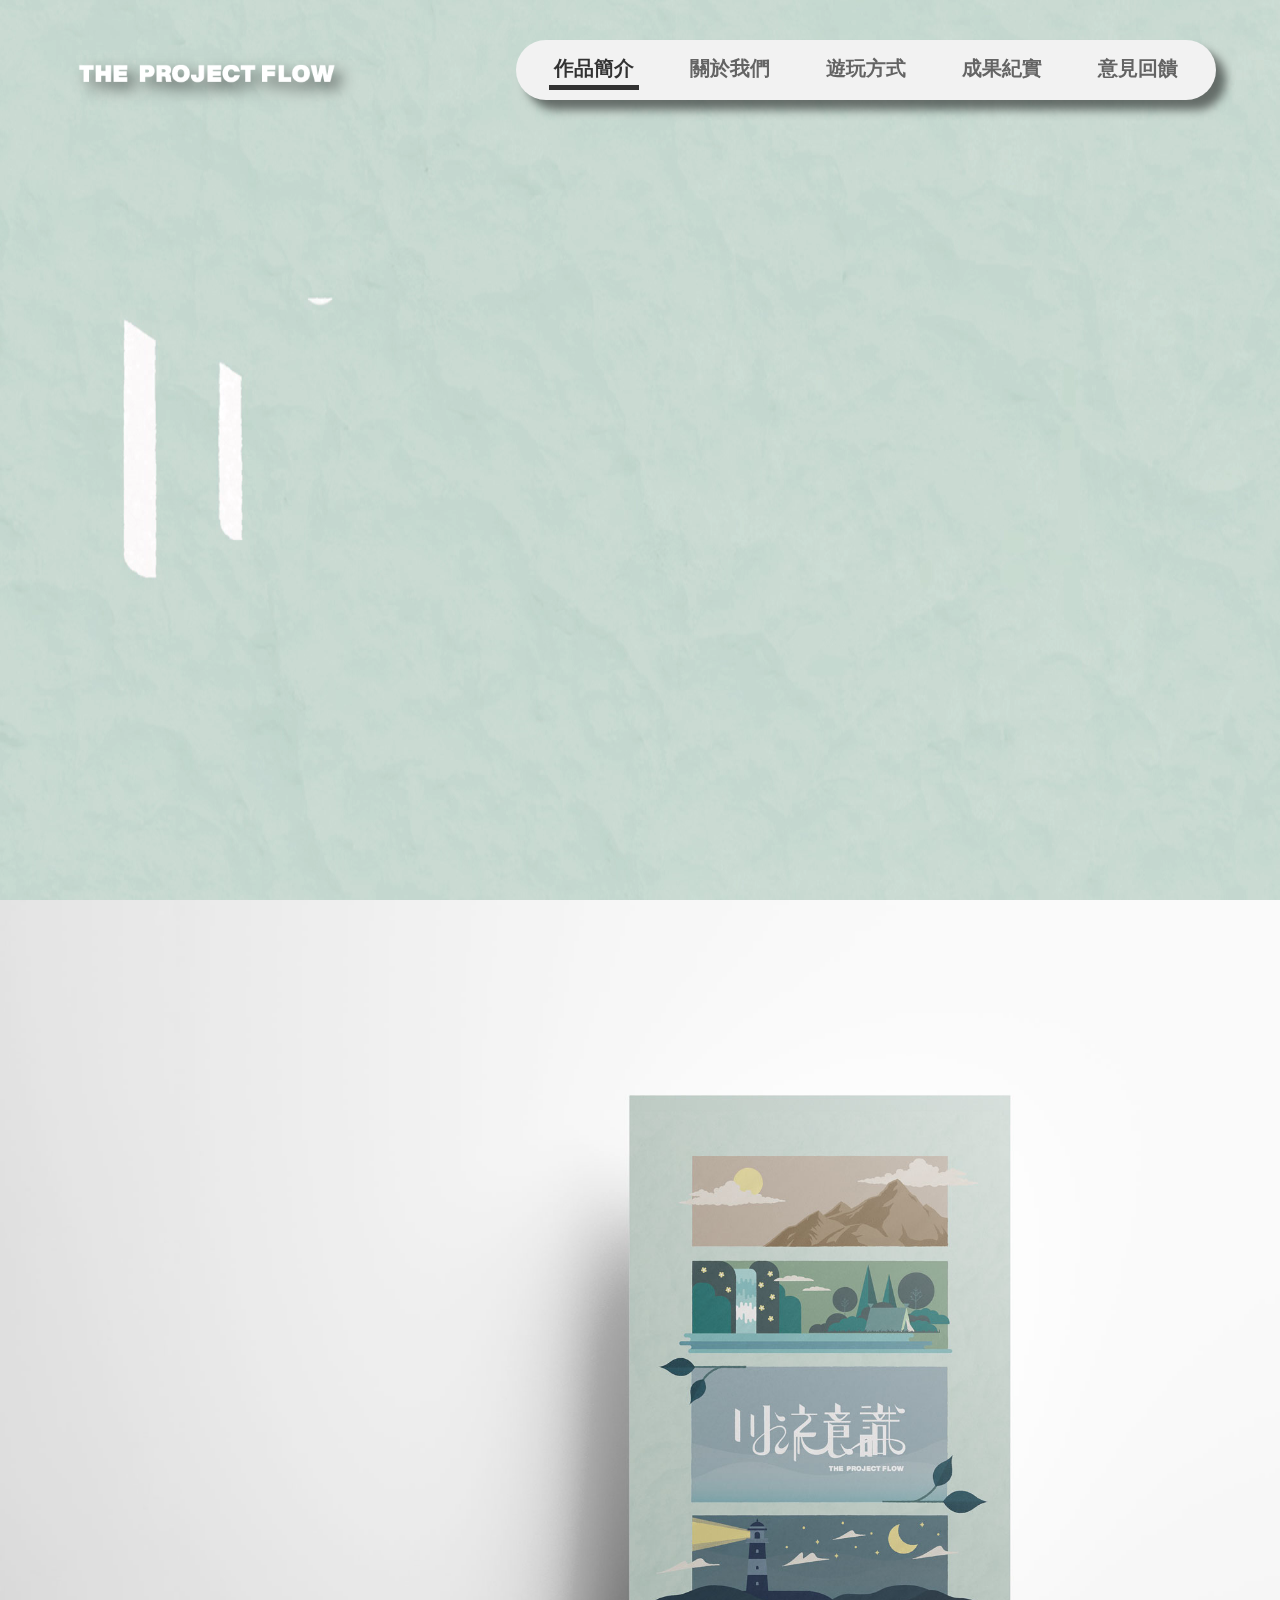
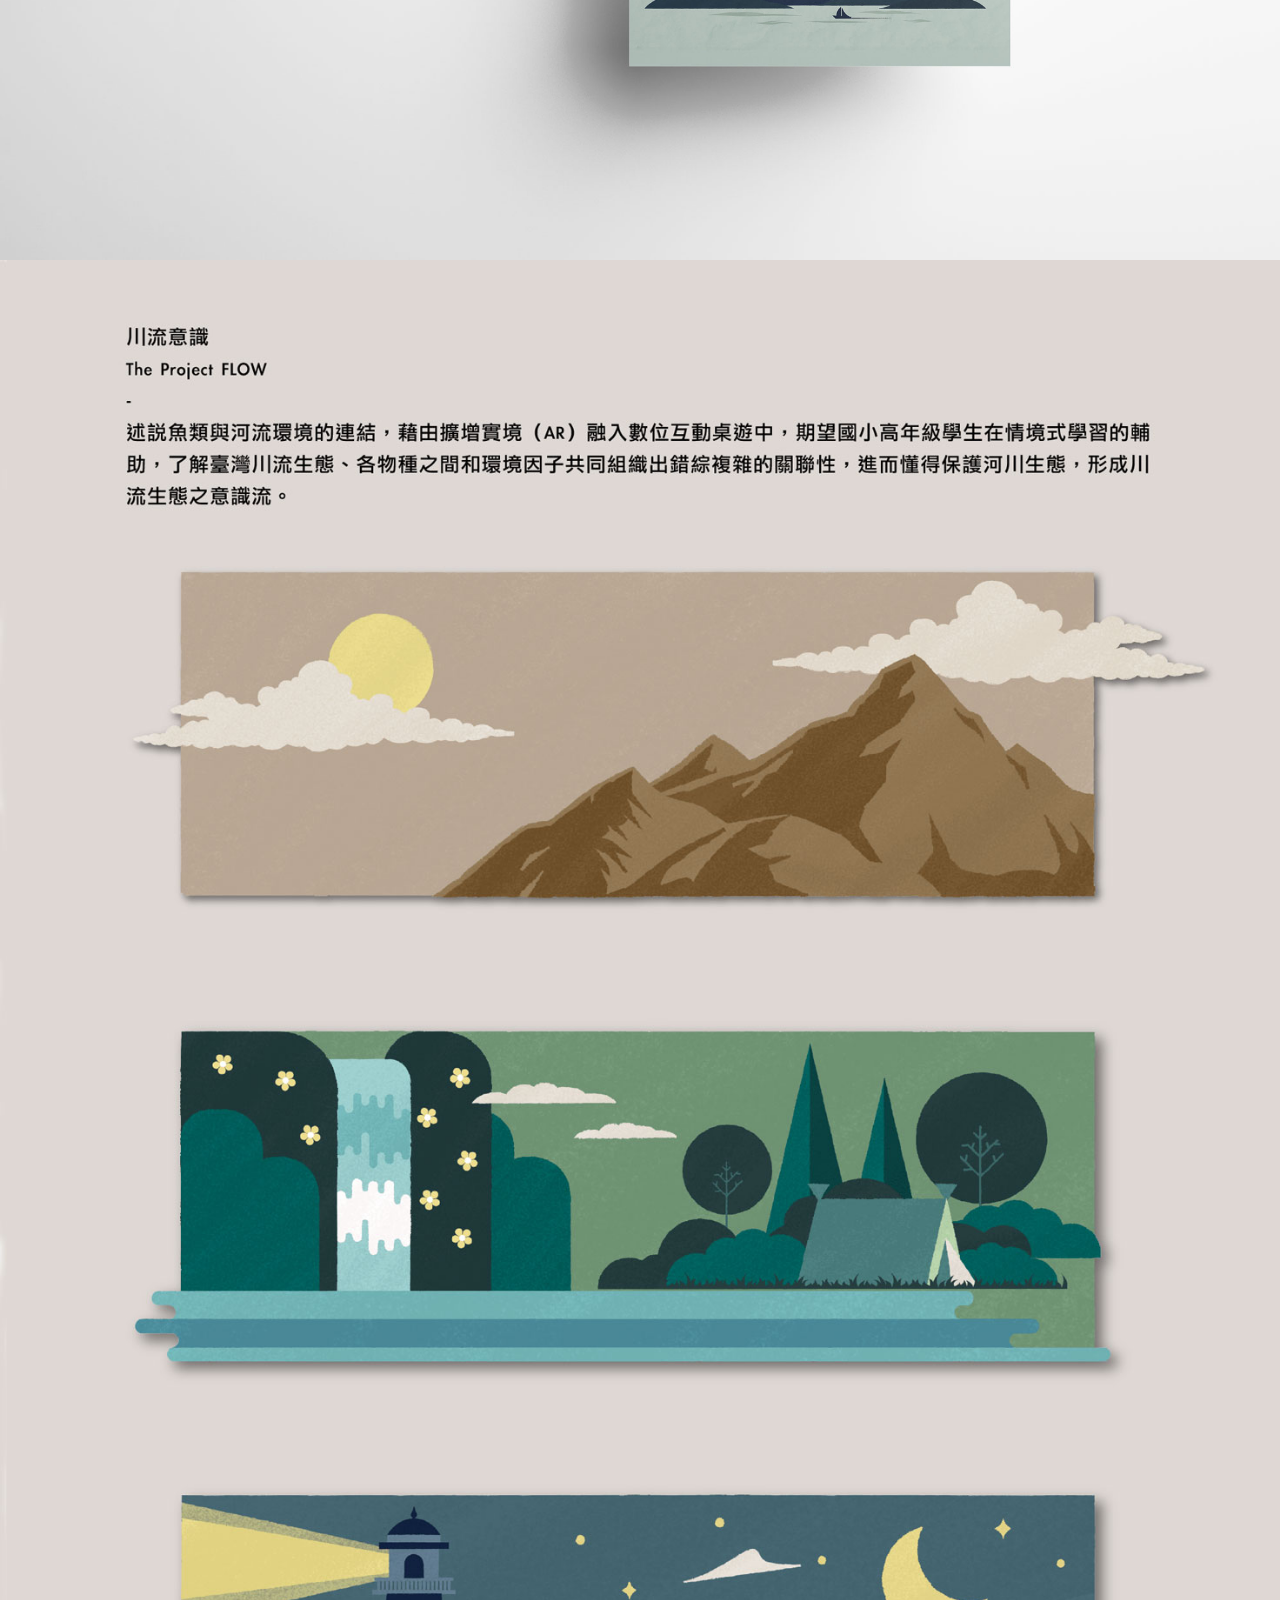
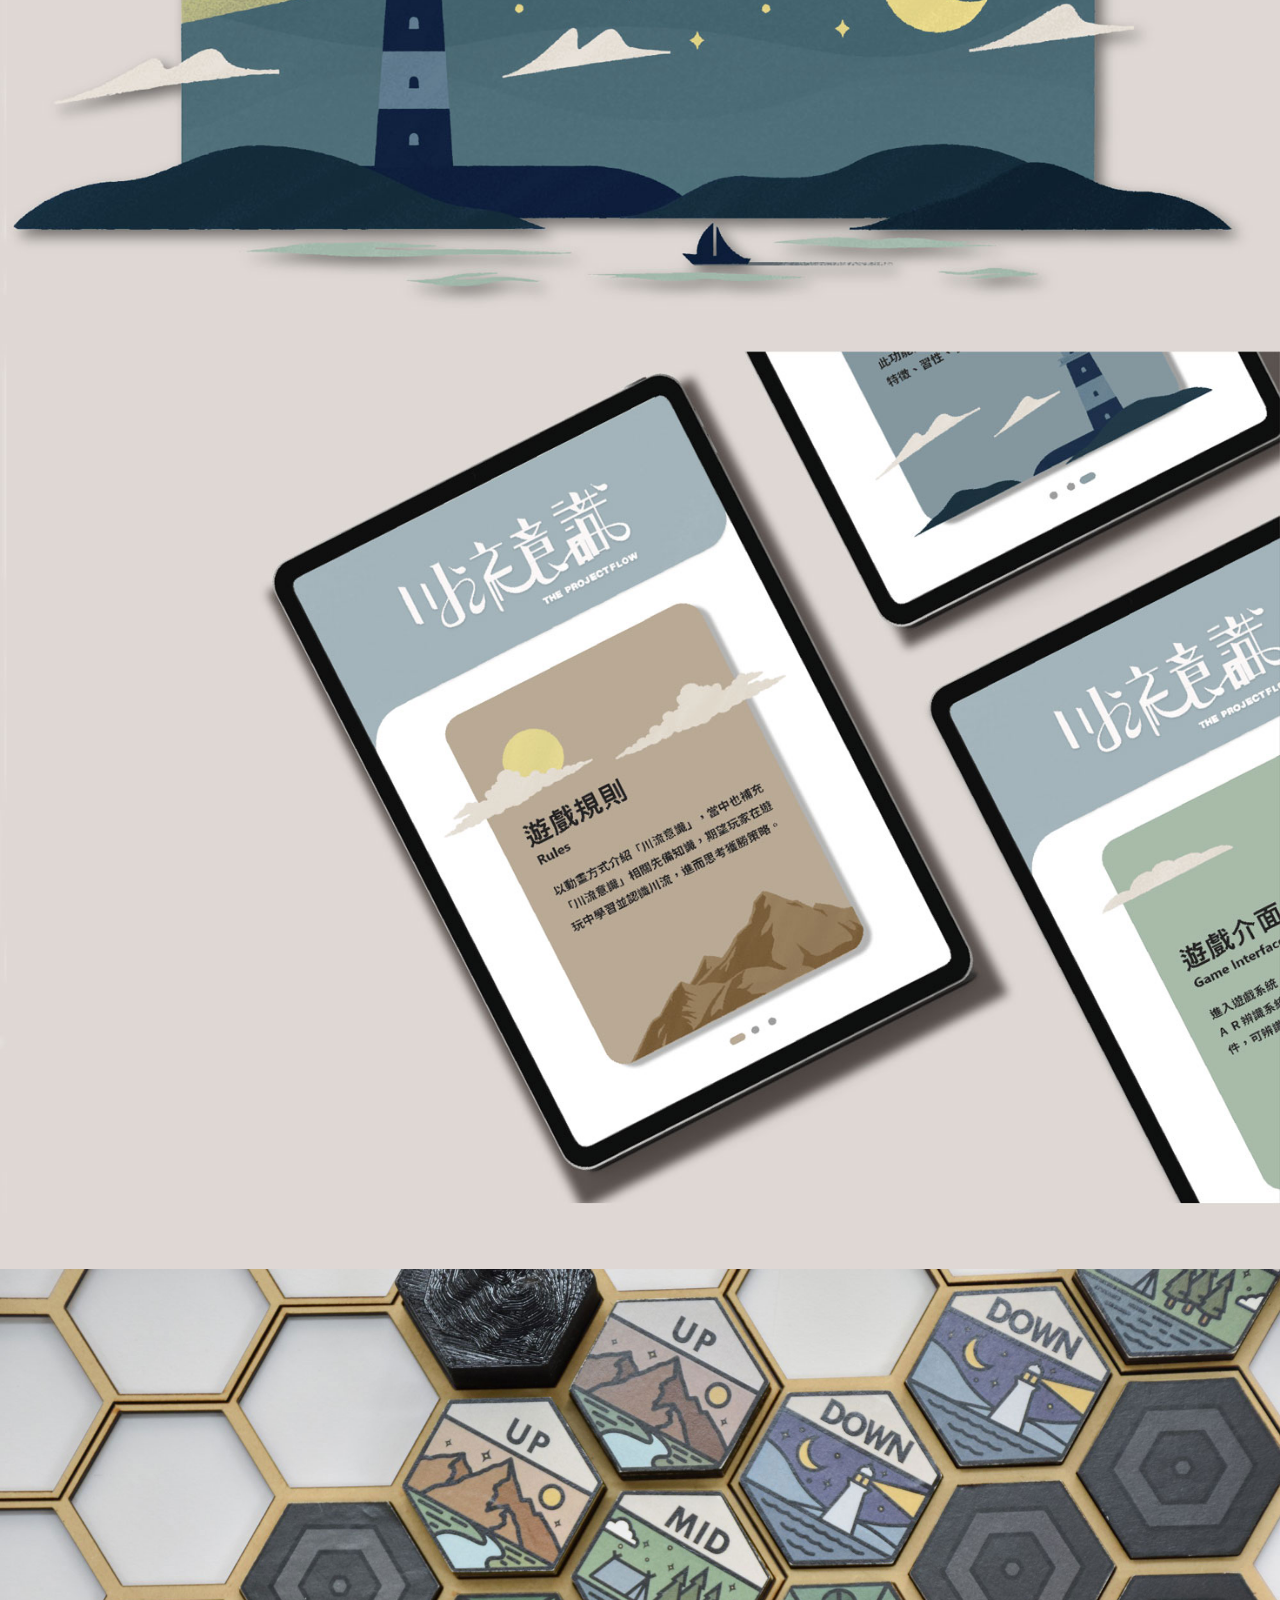
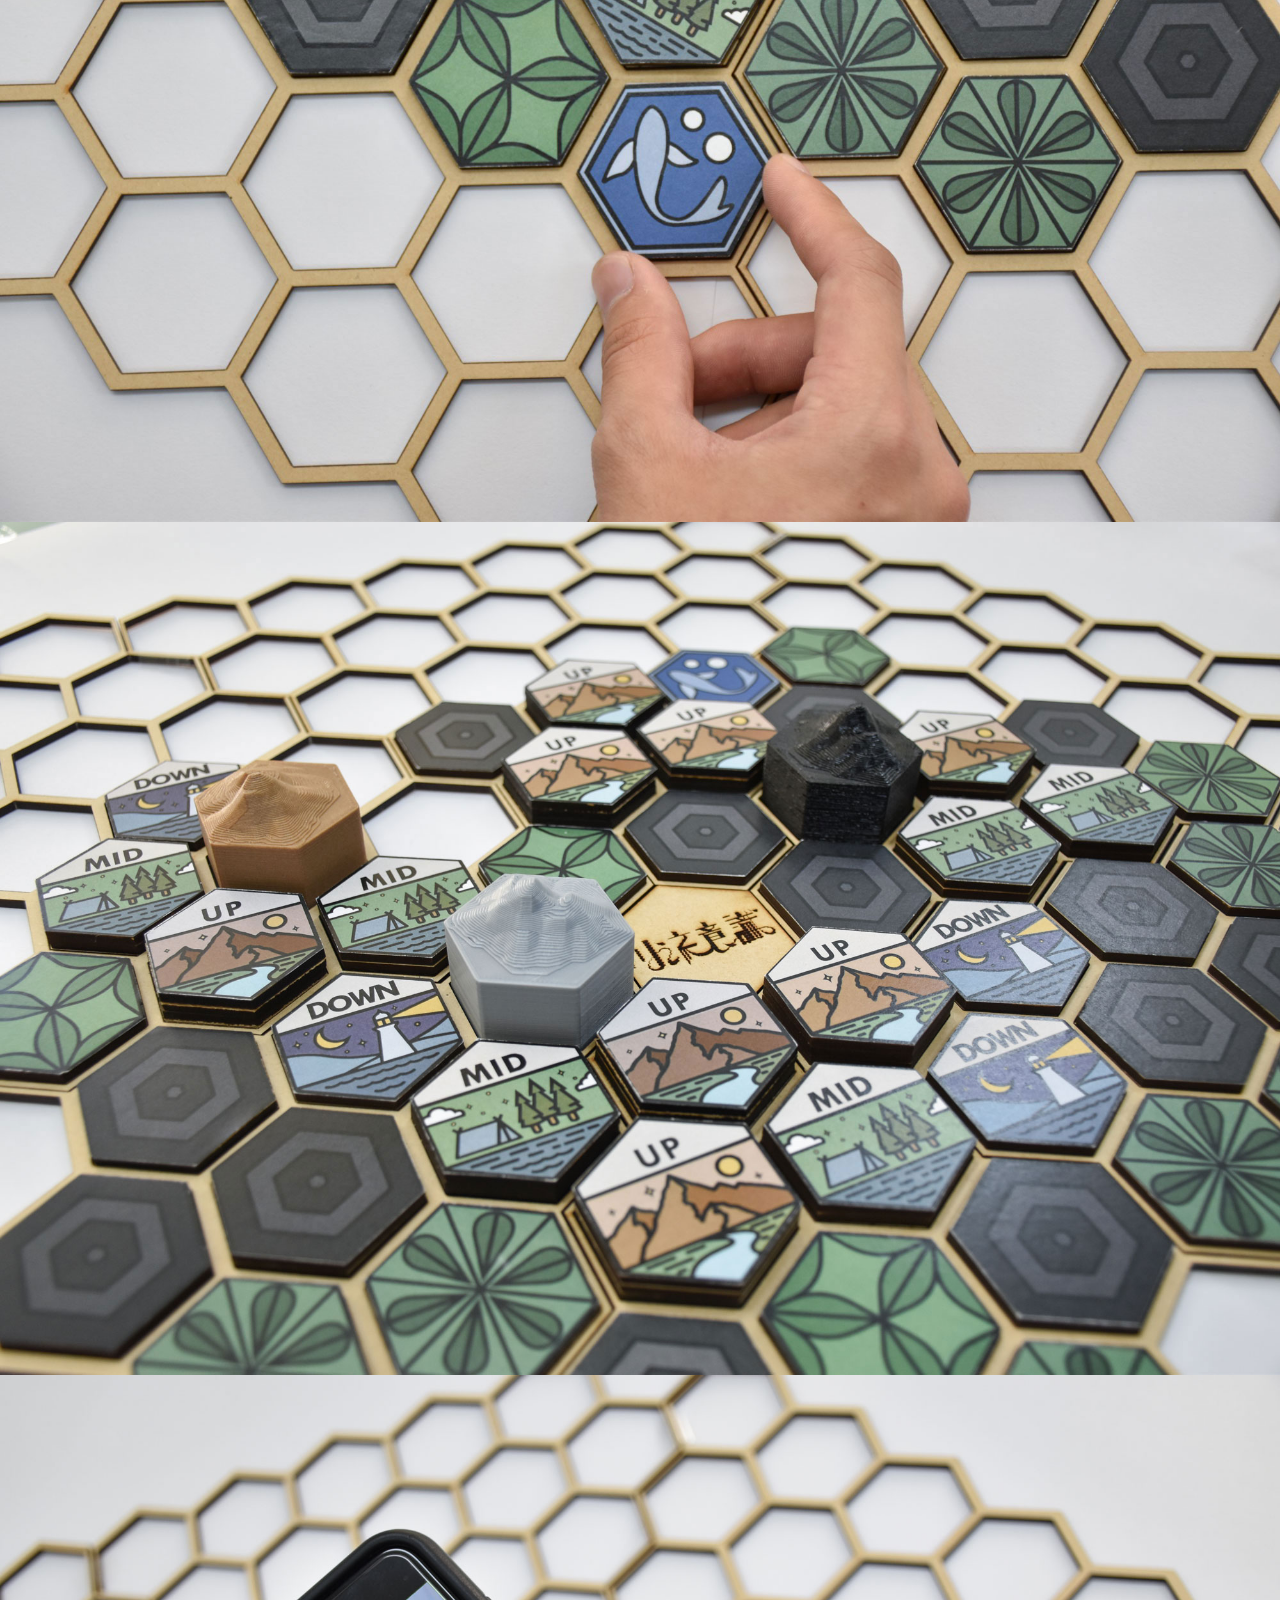
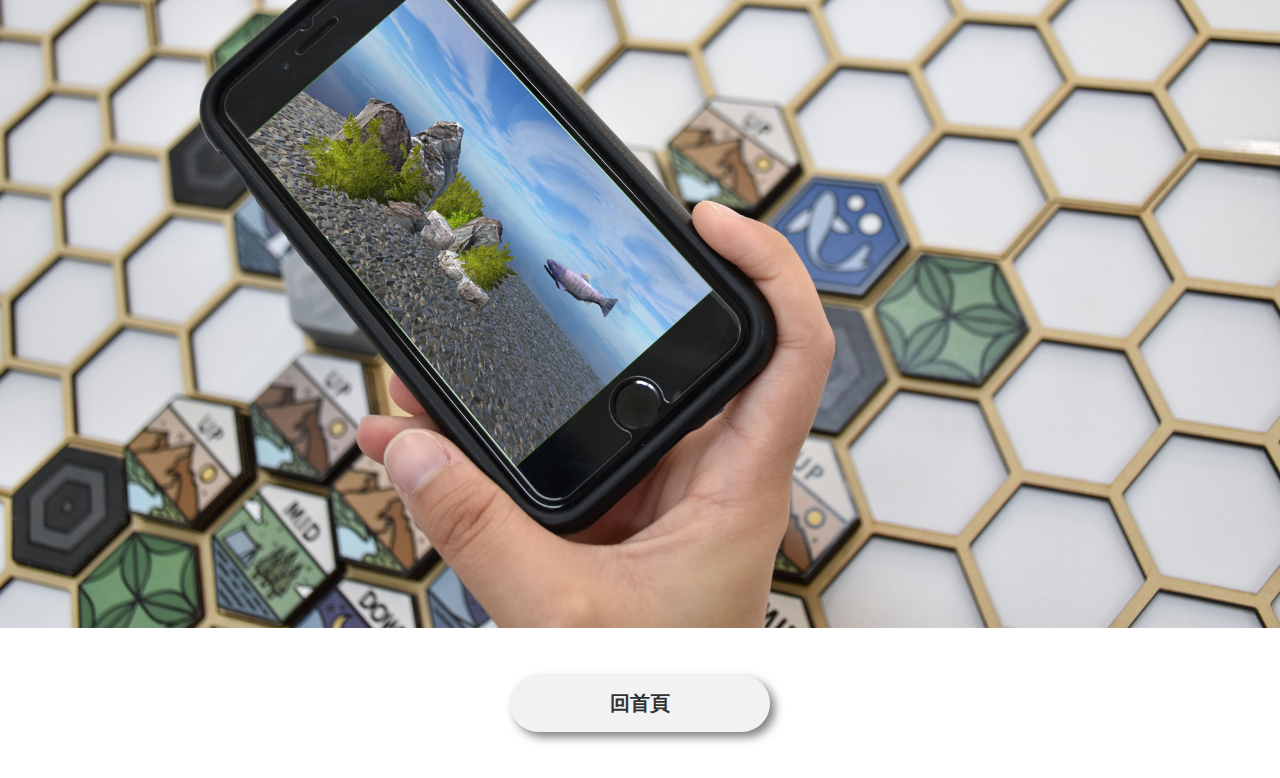
==== index.html @ e24b5c0e "自動播放" ====
<!DOCTYPE html>
<html lang="en">
<head>
    <meta charset="UTF-8">
    <meta name="viewport" content="width=device-width, initial-scale=1.0">
    <link rel="stylesheet" href="css/main.css">
    <script src="js/jquery-3.5.1.min.js"></script>
    <title>川流意識</title>
</head>
<script>
    $(document).ready(function(){
        $('#backTop').click(function(){
            $('html,body').animate({scrollTop: 0}, 300);
        });
        $(document).scroll(function(){
            $('#toggler').prop("checked", false);
        });
        $("video")[0].play();
    });
</script>
<body>
    <section class="first-sec">
        <input type="checkbox" id="toggler">
        <div class="header">
            <div class="logo">
                <a href="index.html"><img src="image/川流-英文.png"></a>
            </div>
            <div class="header-bar">
                <ul>
                    <li><a href="index.html">作品簡介</a></li>
                    <li><a href="abouts.html">關於我們</a></li>
                    <li><a href="toplay.html">遊玩方式</a></li>
                    <li><a href="results.html">成果紀實</a></li>
                    <li><a href="https://forms.gle/spaW9xZQrDkwx2d49" target="_blank">意見回饋</a></li>
                </ul>
            </div>
            
            <div class="header-bar-mobile">
                <label for="toggler" class="toggle-label">
                    <div class="burger-contain">
                        <span></span>
                        <span></span>
                    </div>
                </label>
                <a href="index.html"><img src="image/川流-英文.png"></a>
            </div>
            <div class="header-bar-mobile-list">
                <ul>
                    <li><a href="index.html">作品簡介</a></li>
                    <li><a href="abouts.html">關於我們</a></li>
                    <li><a href="toplay.html">遊玩方式</a></li>
                    <li><a href="results.html">成果紀實</a></li>
                    <li><a href="https://forms.gle/spaW9xZQrDkwx2d49" target="_blank">意見回饋</a></li>
                </ul>
            </div>
        </div>
        <video preload="preload" muted="muted" playsinline="playsinline" webkit-playsinline="webkit-playsinline" src="video/LOGO.mp4"></video>
    </section>
    <section class="second-sec">
        <img src="image/Mockup.jpg">
    </section>
    <section class="third-sec">
        <img src="image/000.jpg">
    </section>
    <section class="forth-sec">
        <img src="image/p11-4.jpg">
    </section>
    <section class="fifth-sec">
        <img src="image/p11-5.jpg">
    </section>
    <section class="sixth-sec">
        <img src="image/0000.jpg">
    </section>
    <div class="bottom">
        <button id="backTop">回首頁</button>
    </div>
</body>
</html>
---- css/main.css ----
.header {
  position: absolute;
  top: 0;
  left: 0;
  margin-left: 5%;
  width: 90%;
  padding: 20px 0 20px 0;
  display: -webkit-box;
  display: -ms-flexbox;
  display: flex;
  -webkit-box-pack: justify;
      -ms-flex-pack: justify;
          justify-content: space-between;
  z-index: 5;
}

a {
  text-decoration: none;
  color: inherit;
}

.header-bar {
  width: 1000px;
}

.header-bar ul {
  padding: 10px;
  display: -webkit-box;
  display: -ms-flexbox;
  display: flex;
  height: 40px;
  -ms-flex-pack: distribute;
      justify-content: space-around;
  background-color: #f2f2f2;
  border-radius: 40px;
  font-size: 20px;
  font-weight: 700;
  -webkit-box-shadow: 10px 10px 10px rgba(0, 0, 0, 0.5);
          box-shadow: 10px 10px 10px rgba(0, 0, 0, 0.5);
}

.header-bar ul li {
  padding: 5px;
  position: relative;
  color: #646464;
  cursor: pointer;
}

.header-bar ul li::after {
  content: "";
  position: absolute;
  bottom: 0;
  left: 0;
  height: 5px;
  width: 0;
  background-color: #323232;
  -webkit-transition: 0.2s;
  transition: 0.2s;
}

.header-bar ul li:hover {
  color: #323232;
}

.header-bar ul li:hover::after {
  width: 100%;
  -webkit-transition: 0.5s;
  transition: 0.5s;
}

.logo {
  width: 300px;
  padding-top: 30px;
  -ms-flex-negative: 0;
      flex-shrink: 0;
}

.logo img {
  cursor: pointer;
}

.header-bar-mobile, .header-bar-mobile-list {
  display: none;
}

.header-bar-mobile img {
  width: 200px;
  position: absolute;
  left: 50%;
  -webkit-transform: translateX(-50%) translateY(-15px);
          transform: translateX(-50%) translateY(-15px);
}

#toggler {
  display: none;
}

#toggler:checked ~ .header {
  height: 100vh;
  -webkit-transition: .5s;
  transition: .5s;
}

#toggler:checked ~ .header .header-bar-mobile .toggle-label .burger-contain span:nth-child(1) {
  -webkit-transform: rotate(45deg);
          transform: rotate(45deg);
  top: 4px;
  -webkit-transition: top .2s ease-in-out,-webkit-transform .2s ease-in-out .2s;
  transition: top .2s ease-in-out,-webkit-transform .2s ease-in-out .2s;
  transition: top .2s ease-in-out,transform .2s ease-in-out .2s;
  transition: top .2s ease-in-out,transform .2s ease-in-out .2s,-webkit-transform .2s ease-in-out .2s;
}

#toggler:checked ~ .header .header-bar-mobile .toggle-label .burger-contain span:nth-child(2) {
  -webkit-transform: rotate(-45deg);
          transform: rotate(-45deg);
  top: -4px;
  -webkit-transition: top .2s ease-in-out,-webkit-transform .2s ease-in-out .2s;
  transition: top .2s ease-in-out,-webkit-transform .2s ease-in-out .2s;
  transition: top .2s ease-in-out,transform .2s ease-in-out .2s;
  transition: top .2s ease-in-out,transform .2s ease-in-out .2s,-webkit-transform .2s ease-in-out .2s;
}

#toggler:checked ~ .header .header-bar-mobile-list {
  display: block;
}

.toggle-label .burger-contain {
  z-index: 4;
  width: 20px;
  height: 20px;
  display: block;
  position: relative;
  top: 16px;
}

.toggle-label .burger-contain:focus {
  outline: none;
}

.toggle-label .burger-contain:active {
  background-color: rgba(0, 0, 0, 0);
}

.toggle-label .burger-contain span {
  display: block;
  height: 2px;
  background: #ffffff;
  position: relative;
  top: 0;
  -webkit-transition: top .2s ease-in-out .2s,-webkit-transform .2s ease-in-out;
  transition: top .2s ease-in-out .2s,-webkit-transform .2s ease-in-out;
  transition: transform .2s ease-in-out,top .2s ease-in-out .2s;
  transition: transform .2s ease-in-out,top .2s ease-in-out .2s,-webkit-transform .2s ease-in-out;
}

.toggle-label .burger-contain span:nth-child(2) {
  margin-top: 6px;
}

.header-bar-mobile-list {
  position: absolute;
  top: 50%;
  -webkit-transform: translateY(-50%);
          transform: translateY(-50%);
}

.header-bar-mobile-list ul {
  height: 300px;
  display: -webkit-box;
  display: -ms-flexbox;
  display: flex;
  -webkit-box-orient: vertical;
  -webkit-box-direction: normal;
      -ms-flex-direction: column;
          flex-direction: column;
  -webkit-box-pack: justify;
      -ms-flex-pack: justify;
          justify-content: space-between;
  margin-left: 50px;
}

.header-bar-mobile-list ul li {
  font-size: 20px;
  font-weight: 700;
  color: #f2f2f2;
  position: relative;
}

.header-bar-mobile-list ul li::before {
  content: "";
  height: 20px;
  width: 2px;
  background-color: #fff;
  top: 4px;
  left: -6px;
  position: absolute;
}

@media (max-width: 1441px) {
  .header-bar {
    width: 700px;
  }
}

@media (max-width: 944px) {
  .header {
    width: 100%;
    background-color: #929292;
    position: fixed;
    margin: 0;
    padding: 0 0 0 20px;
    height: 40px;
    -webkit-transition: .5s;
    transition: .5s;
    overflow: hidden;
    z-index: 2;
  }
  .header-bar, .logo {
    display: none;
  }
  .header-bar-mobile {
    display: block;
  }
}

html, body {
  margin: 0;
  -webkit-tap-highlight-color: rgba(0, 0, 0, 0);
  -webkit-tap-highlight-color: transparent;
}

li {
  list-style: none;
}

img {
  width: 100%;
  vertical-align: middle;
}

.first-sec {
  background-color: #c7dad0;
  height: 100vh;
  display: -webkit-box;
  display: -ms-flexbox;
  display: flex;
  -webkit-box-pack: center;
      -ms-flex-pack: center;
          justify-content: center;
  -webkit-box-align: center;
      -ms-flex-align: center;
          align-items: center;
  position: relative;
}

.first-sec > img {
  width: 90%;
}

.first-sec video {
  width: 100%;
  height: 100%;
  -o-object-fit: fill;
     object-fit: fill;
}

.third-sec {
  background-color: #ded8d4;
}

.bottom {
  height: 150px;
  display: -webkit-box;
  display: -ms-flexbox;
  display: flex;
  -webkit-box-pack: center;
      -ms-flex-pack: center;
          justify-content: center;
  -webkit-box-align: center;
      -ms-flex-align: center;
          align-items: center;
}

.bottom button {
  cursor: pointer;
  background-color: #f2f2f2;
  color: #323232;
  outline: none;
  border: none;
  font-size: 20px;
  font-weight: 700;
  padding: 15px 100px;
  border-radius: 50px;
  -webkit-box-shadow: 5px 5px 10px rgba(0, 0, 0, 0.5);
          box-shadow: 5px 5px 10px rgba(0, 0, 0, 0.5);
  -webkit-transition: 0.2s;
  transition: 0.2s;
}

.bottom button:hover {
  -webkit-transform: translateX(3px) translateY(3px);
          transform: translateX(3px) translateY(3px);
  -webkit-box-shadow: 0px 0px 5px rgba(0, 0, 0, 0.3);
          box-shadow: 0px 0px 5px rgba(0, 0, 0, 0.3);
  -webkit-transition: 0.2s;
  transition: 0.2s;
}

.header-bar ul li:first-child {
  color: #323232;
}

.header-bar ul li:first-child::after {
  width: 100%;
}

@media screen and (max-width: 944px) {
  button {
    -webkit-transform: scale(0.8);
            transform: scale(0.8);
  }
  .first-sec {
    height: 400px;
  }
}
/*# sourceMappingURL=main.css.map */
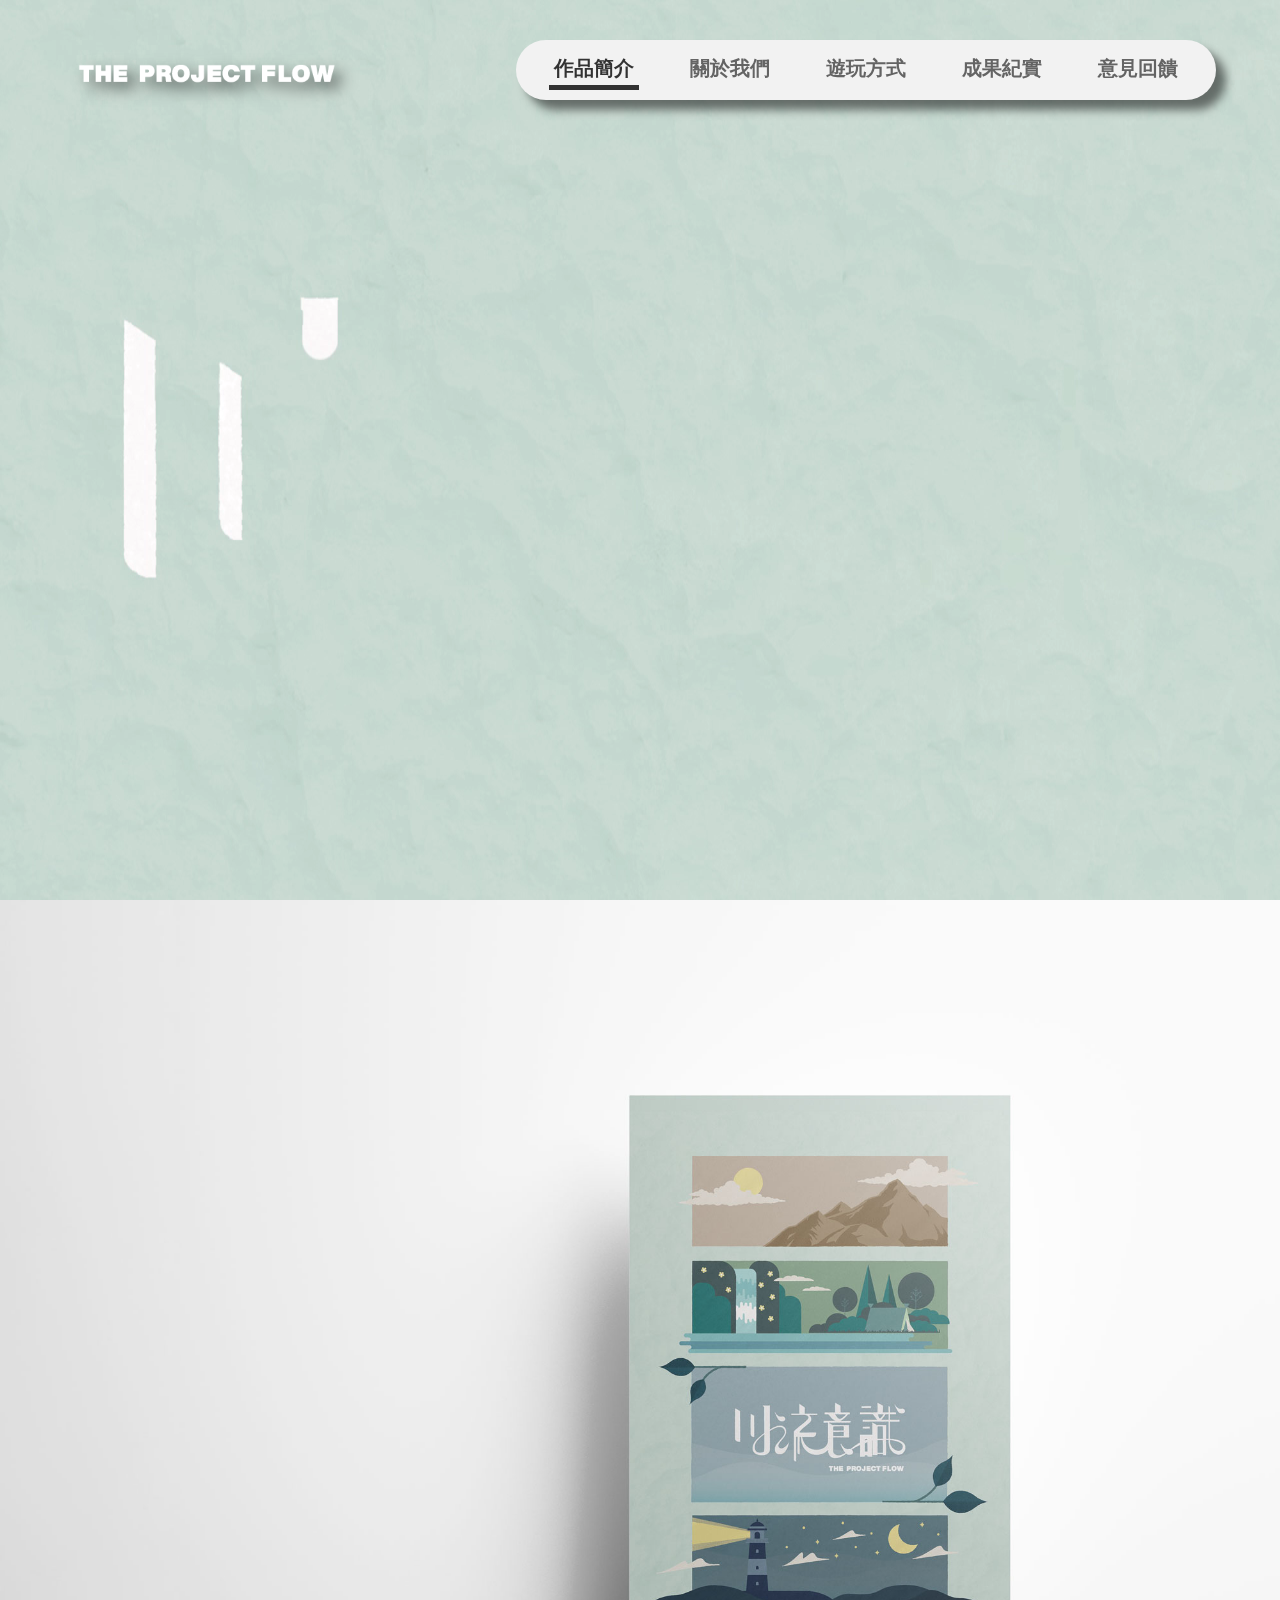
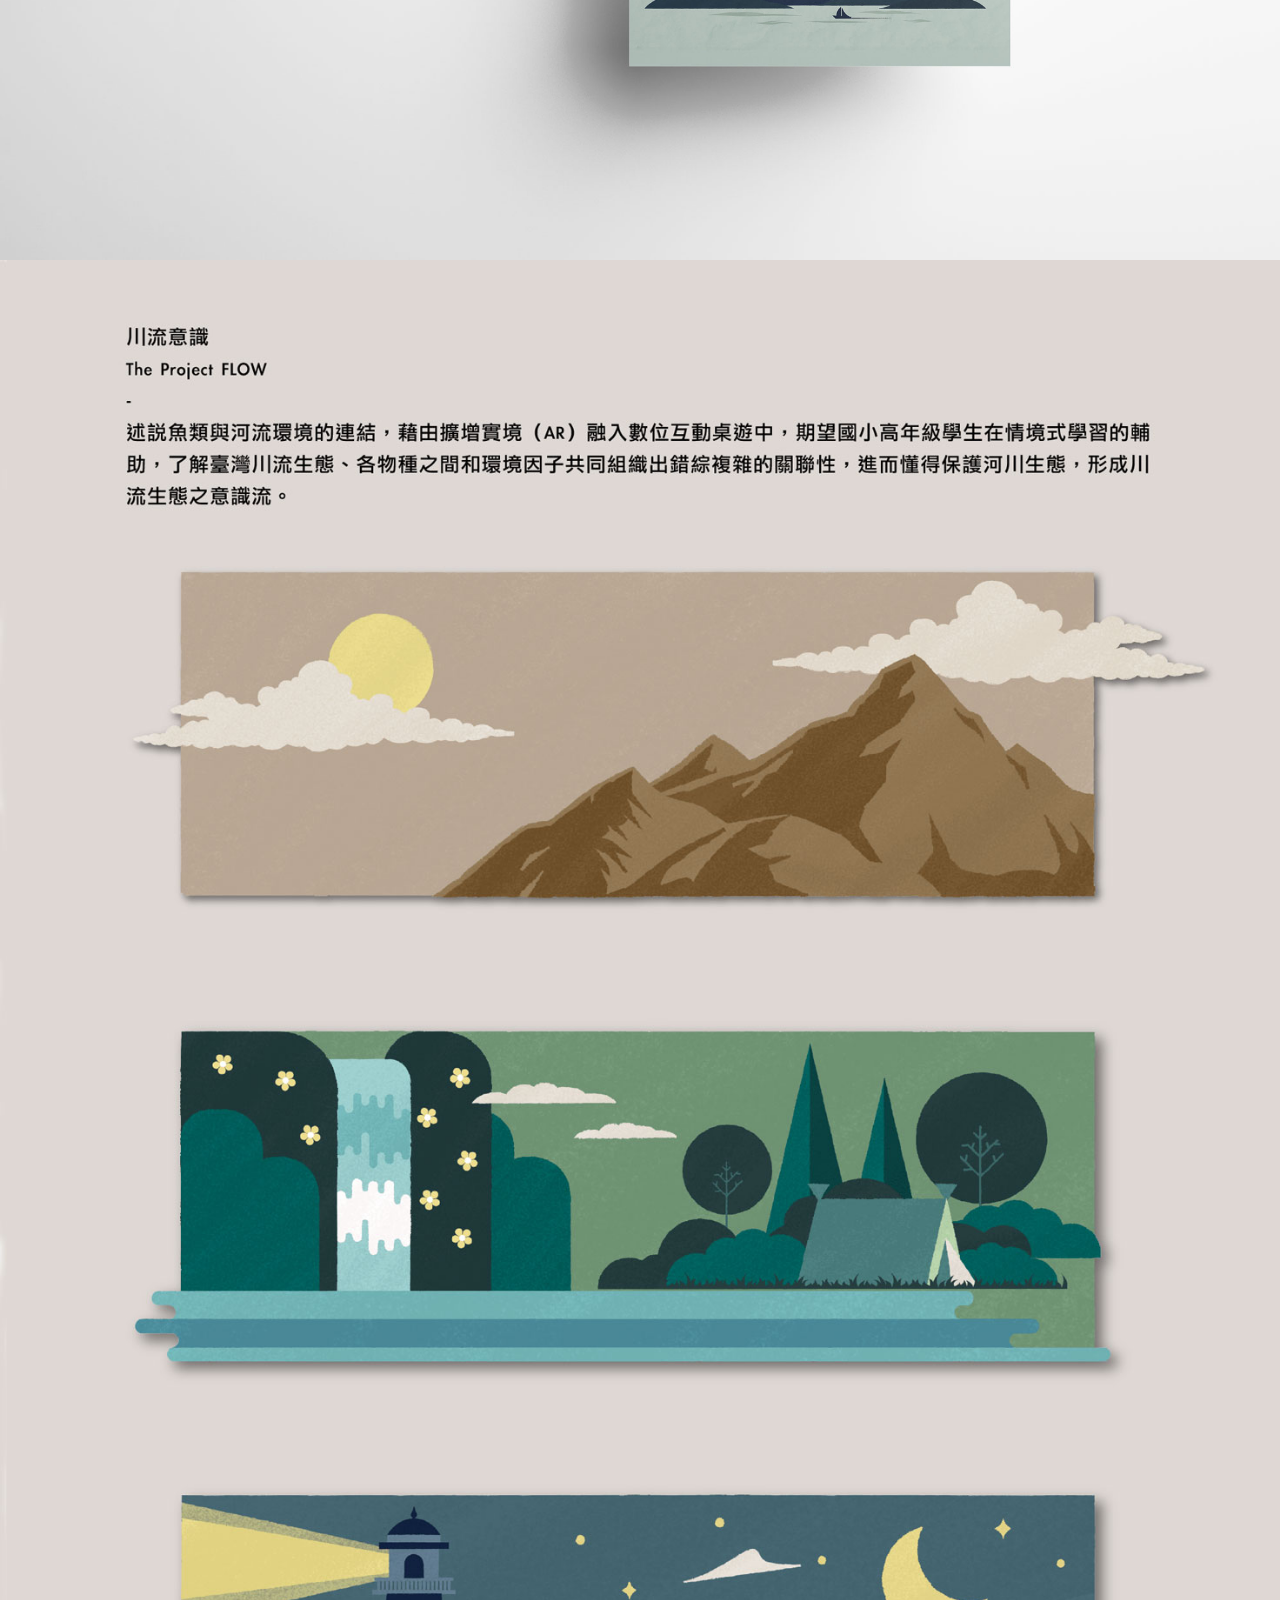
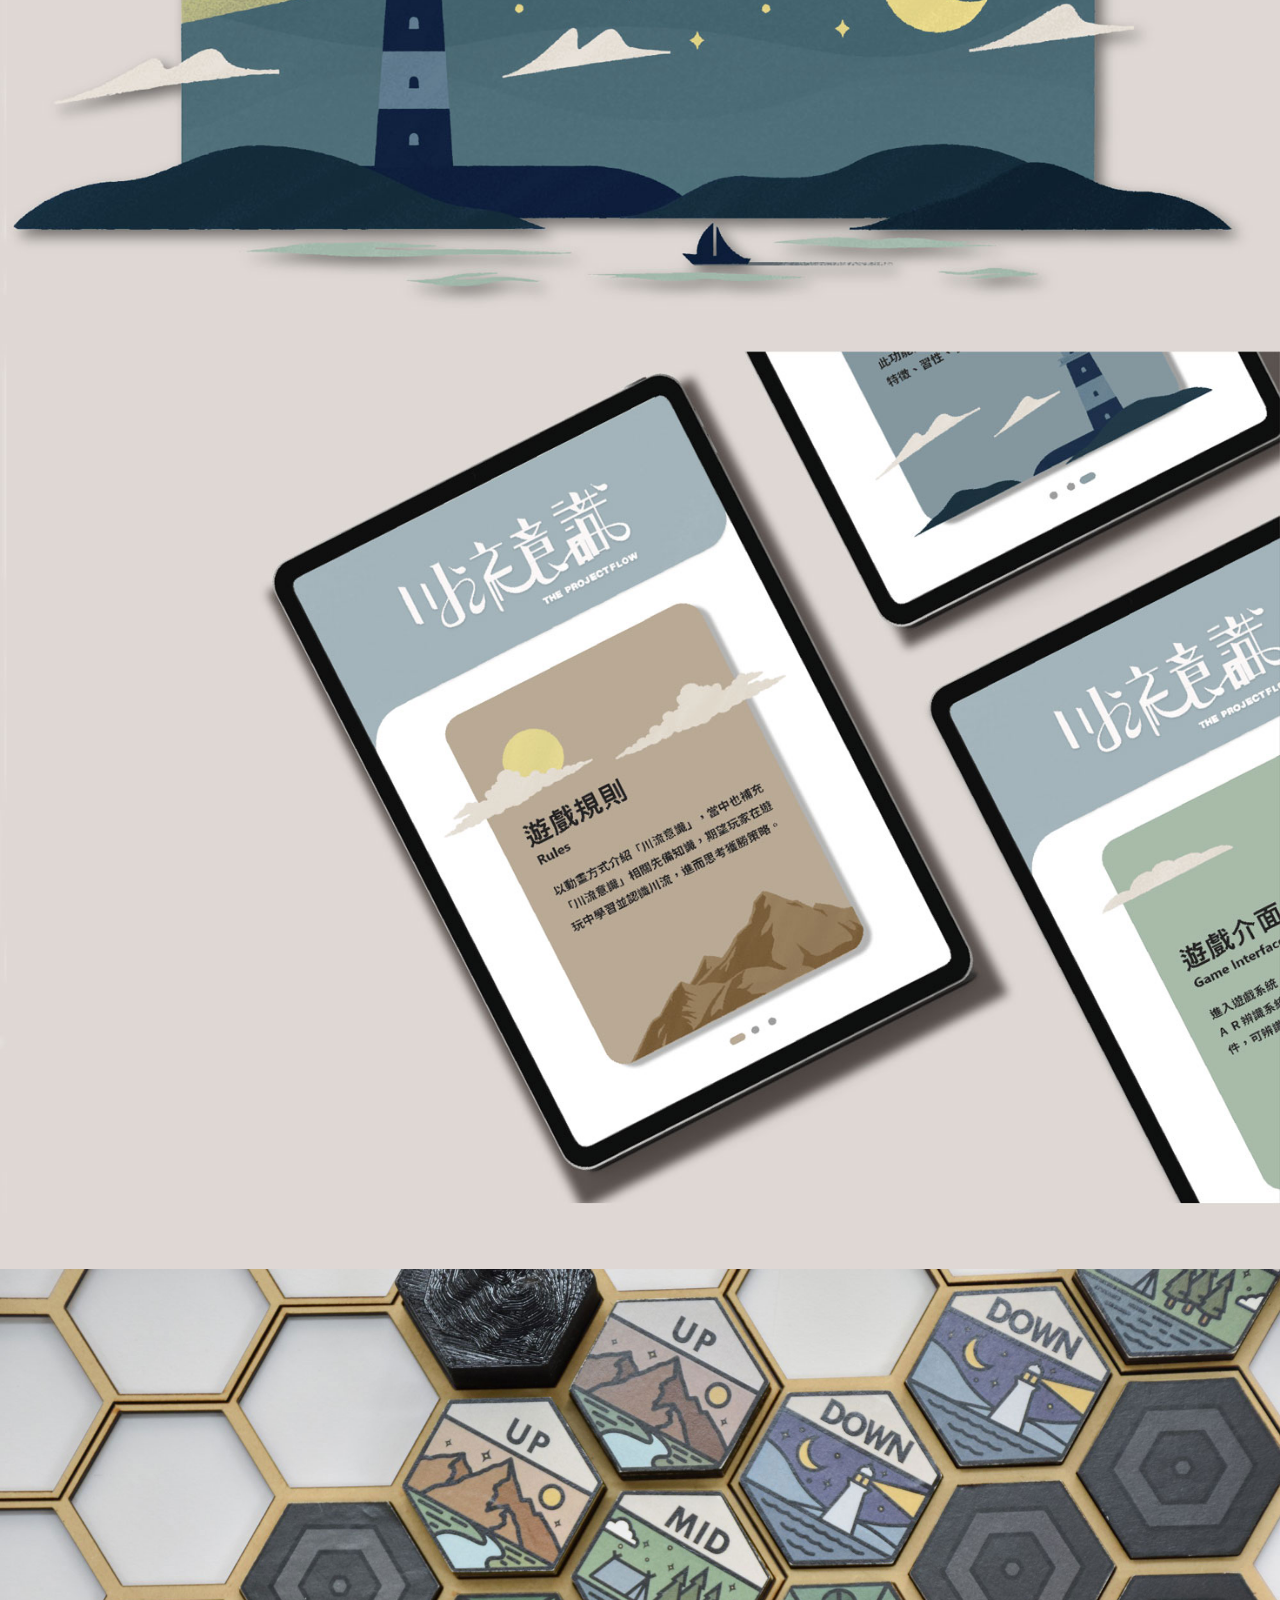
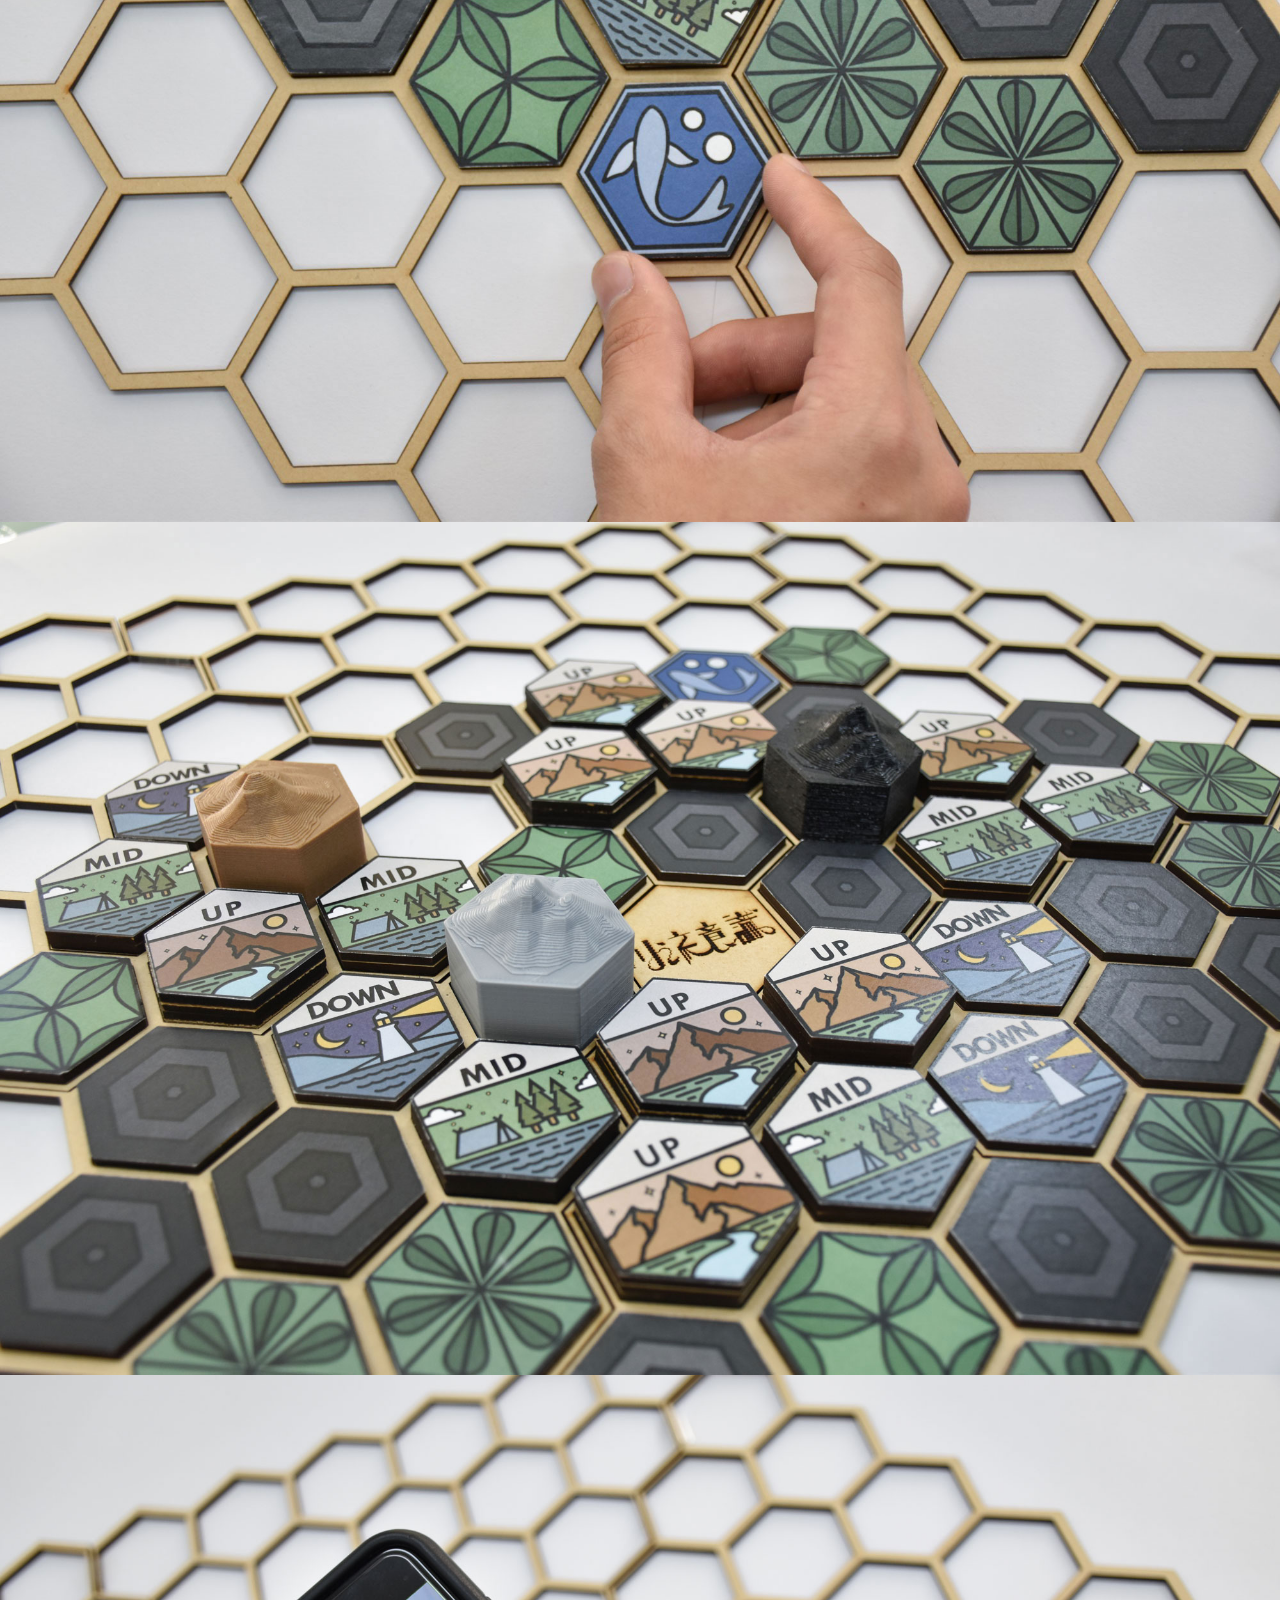
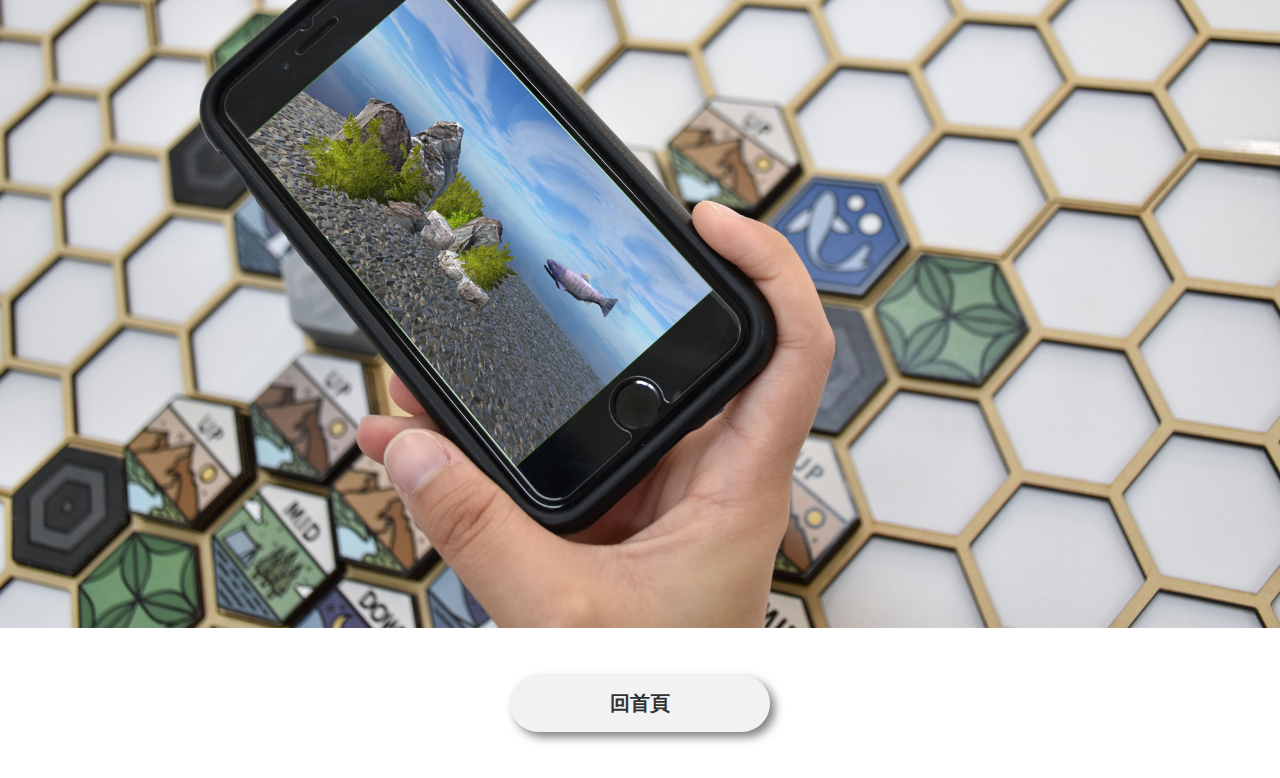
==== commit d5786bed: "loop" ====
--- a/index.html
+++ b/index.html
@@ -16,6 +16,7 @@
             $('#toggler').prop("checked", false);
         });
         $("video")[0].play();
+        $('video').attr('loop','loop');
     });
 </script>
 <body>
@@ -54,7 +55,7 @@
                 </ul>
             </div>
         </div>
-        <video preload="preload" muted="muted" playsinline="playsinline" webkit-playsinline="webkit-playsinline" src="video/LOGO.mp4"></video>
+        <video preload="preload" muted="muted" loop="loop" playsinline="playsinline" webkit-playsinline="webkit-playsinline" src="video/LOGO.mp4"></video>
     </section>
     <section class="second-sec">
         <img src="image/Mockup.jpg">
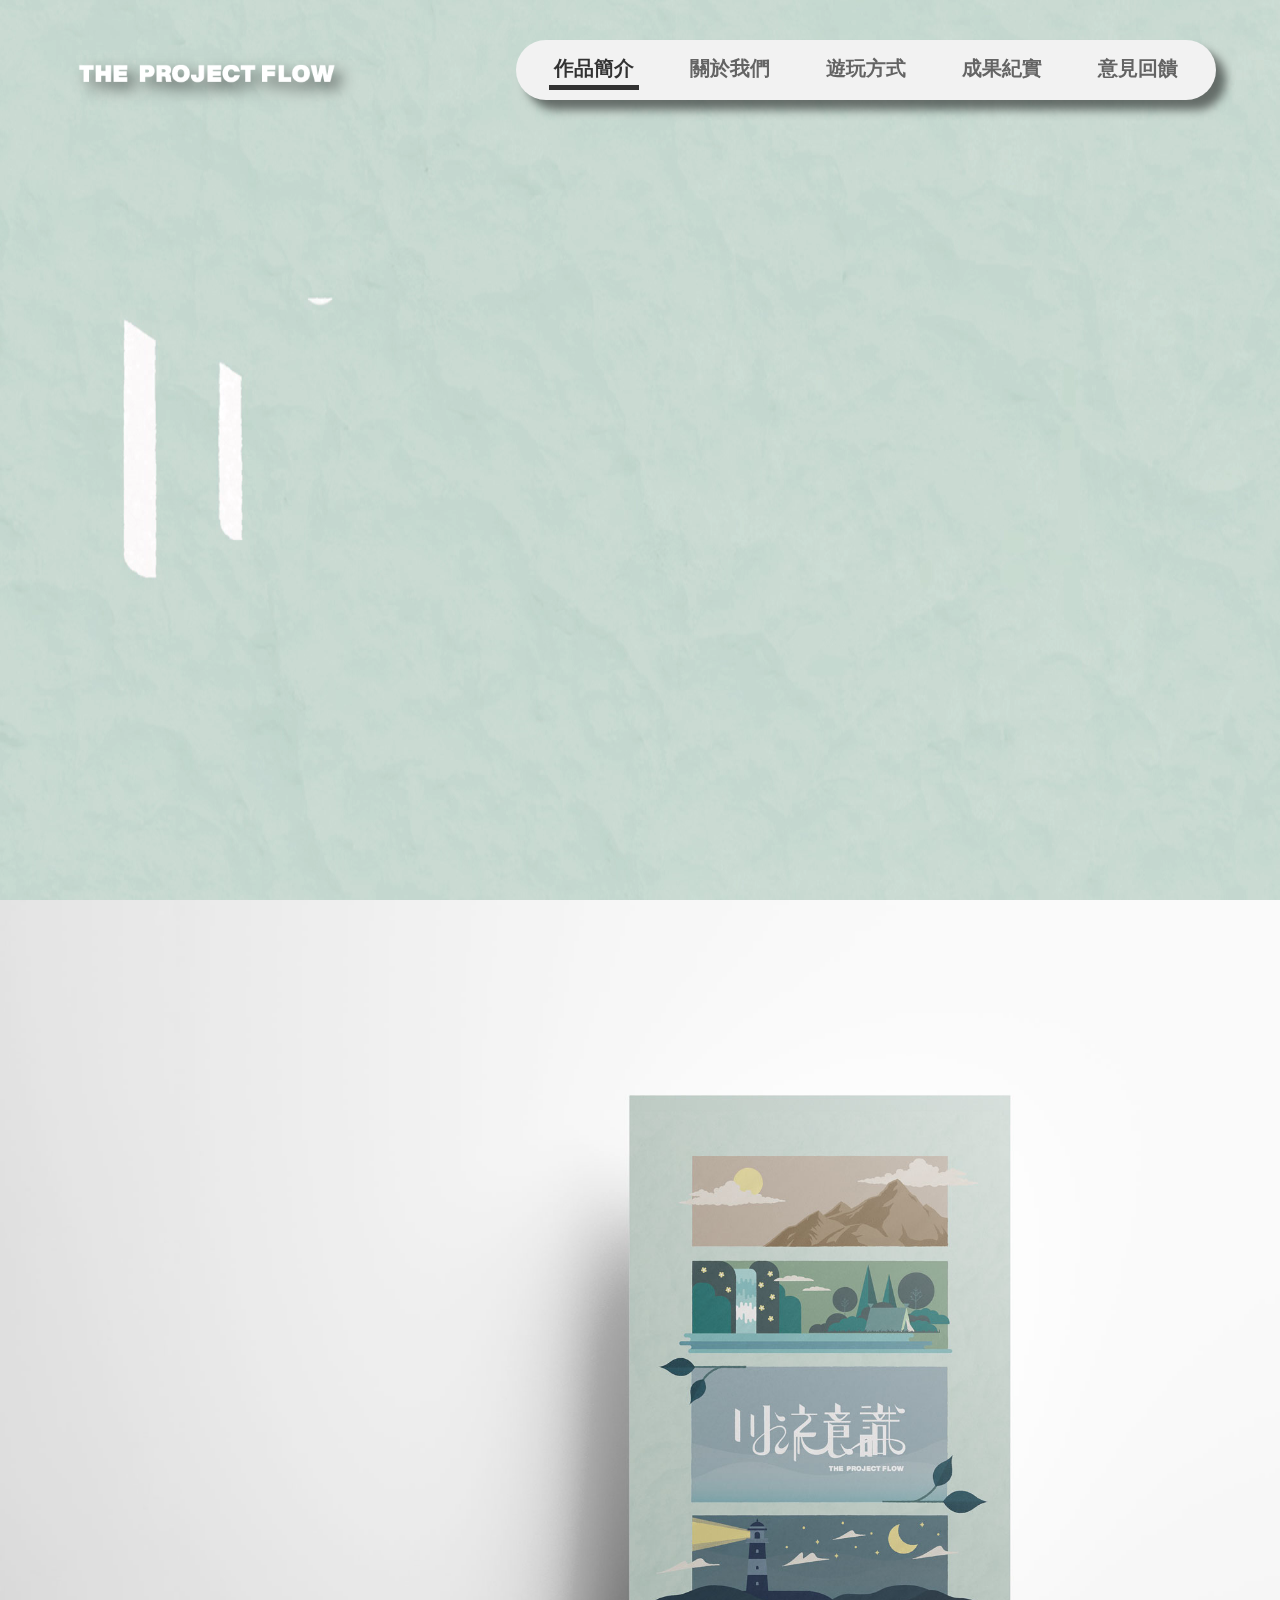
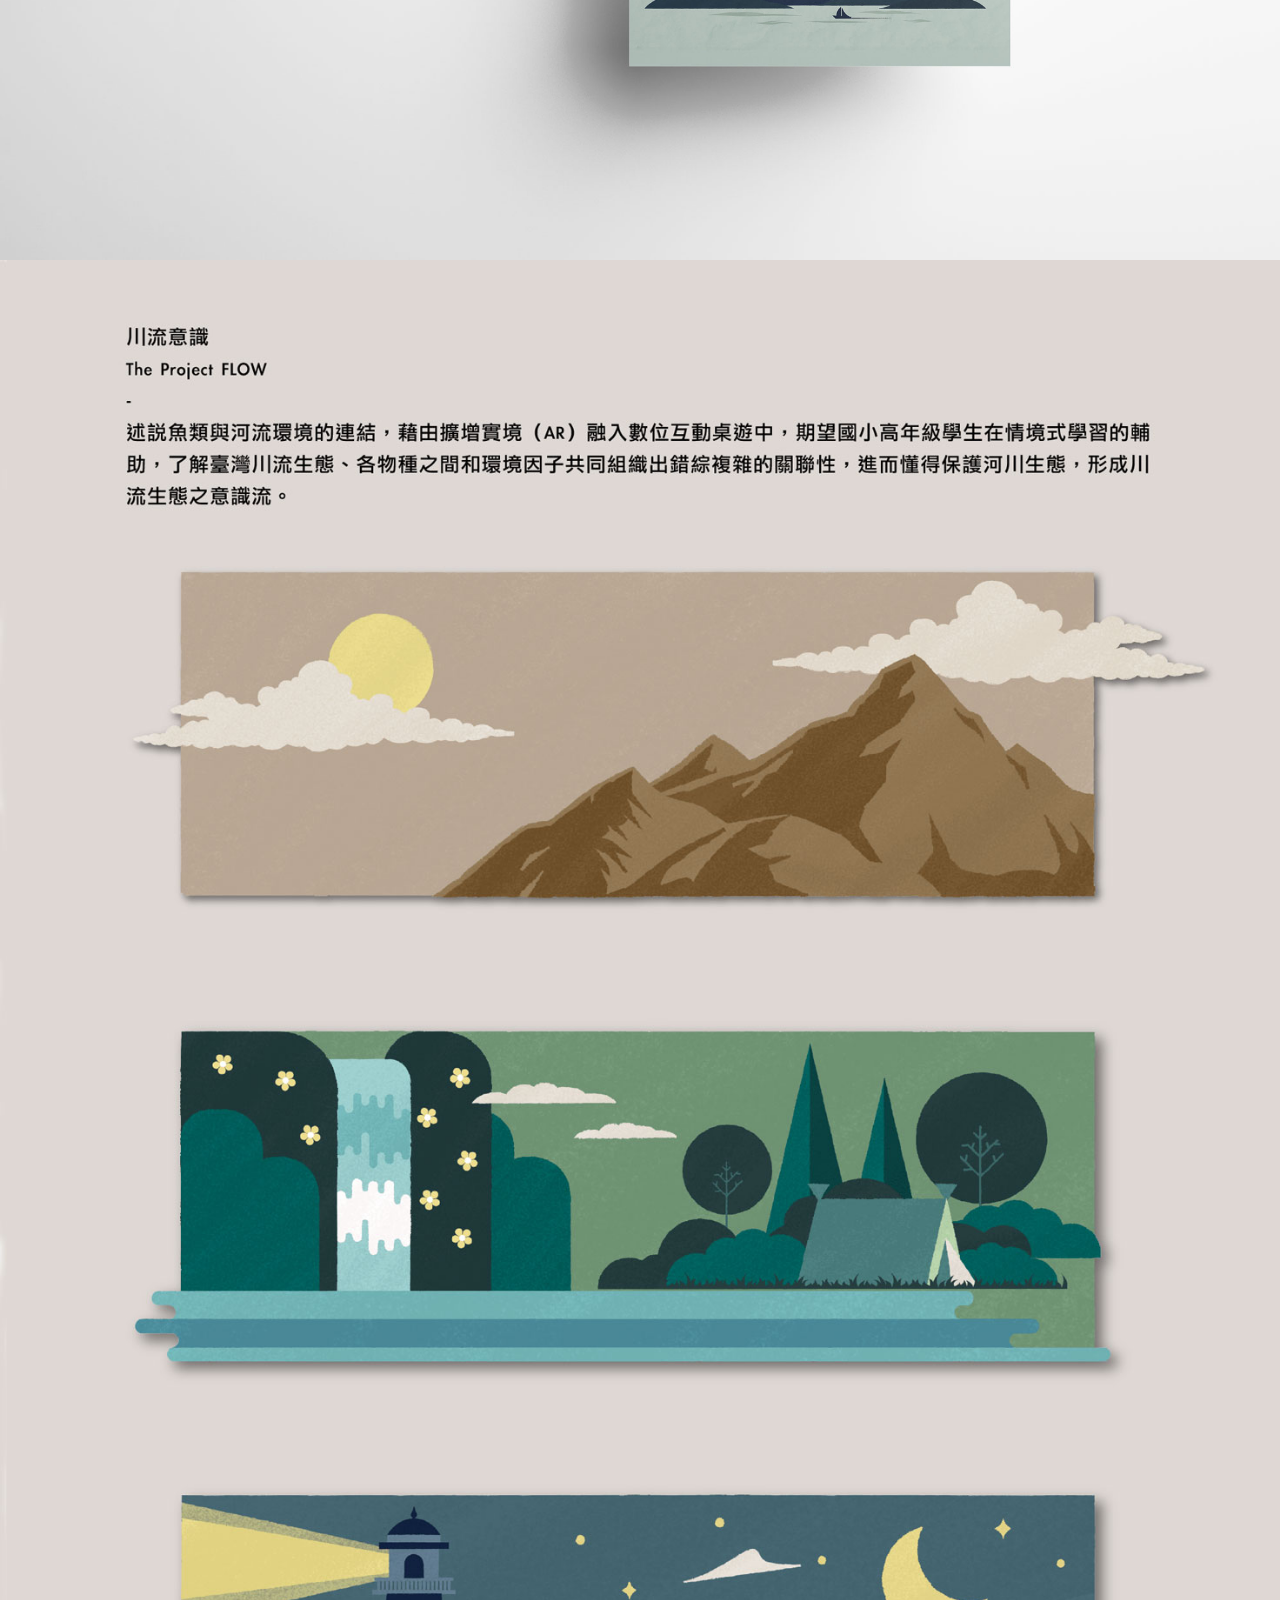
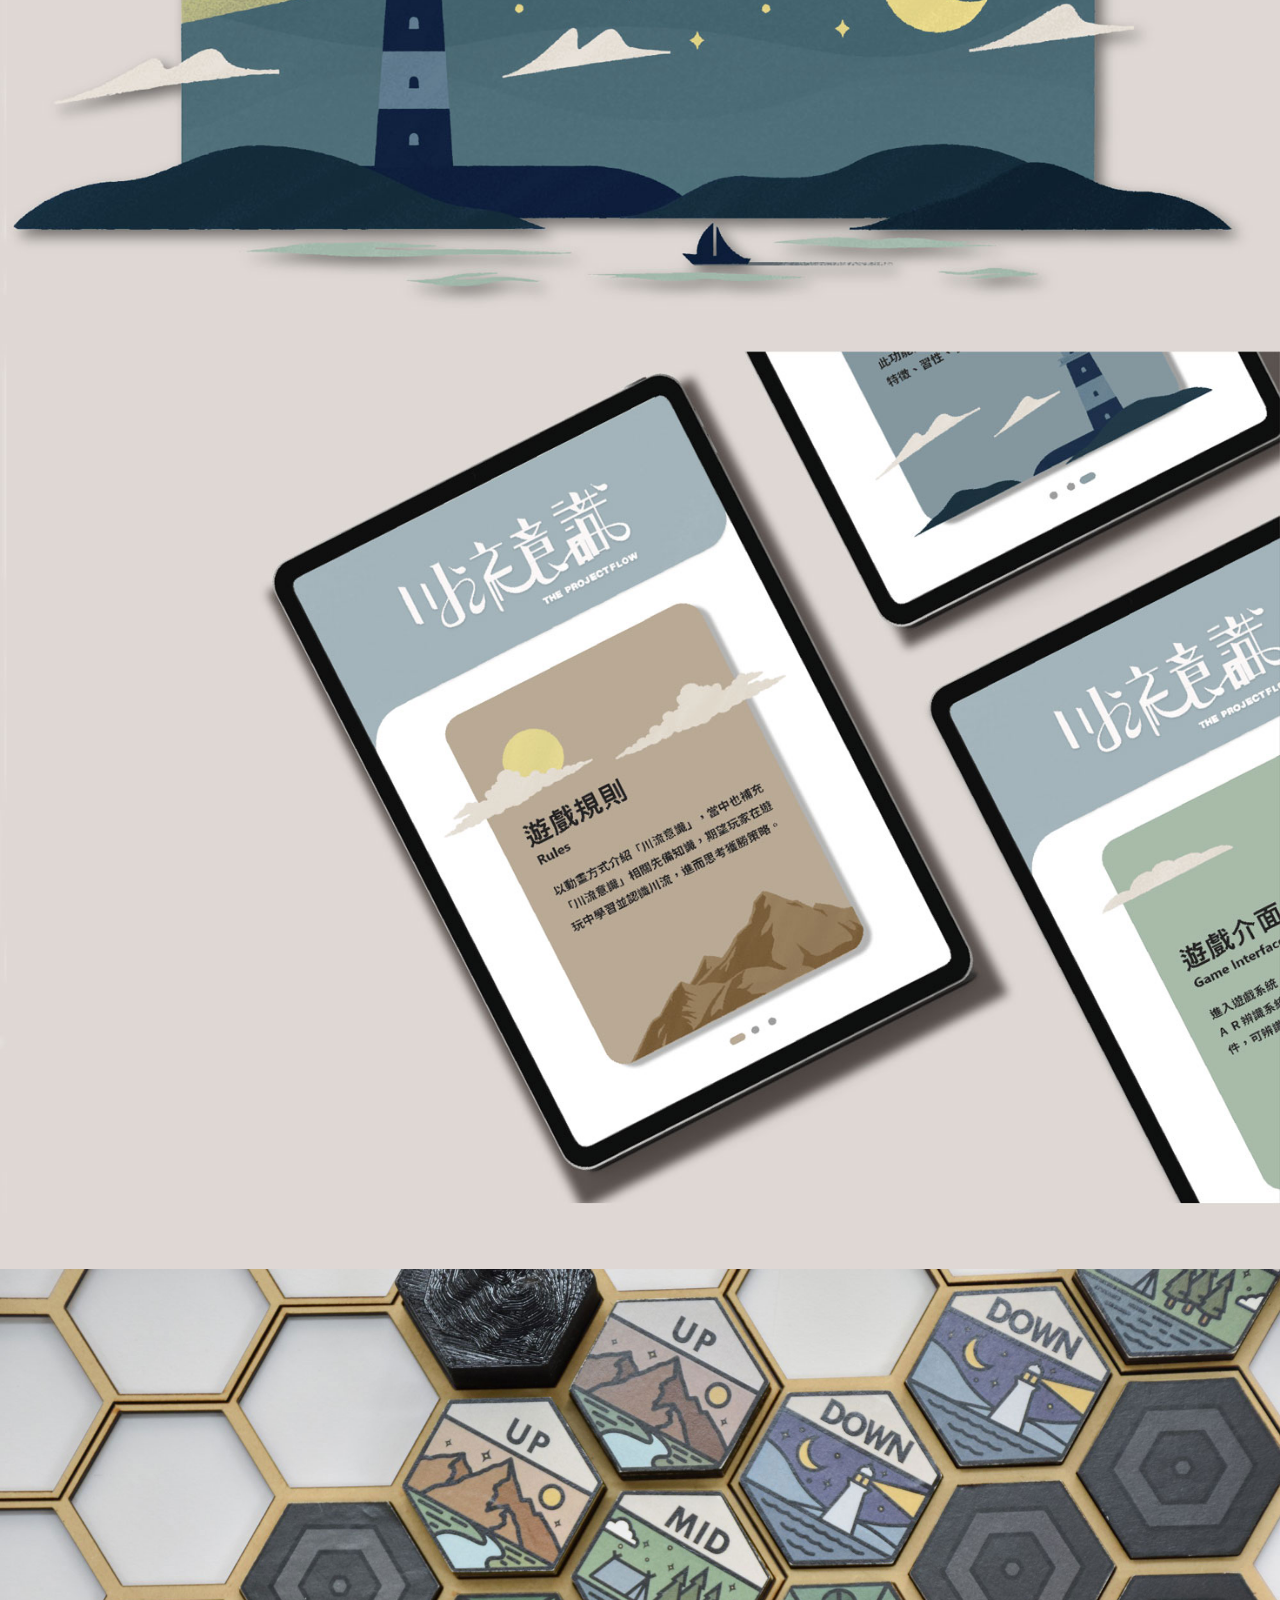
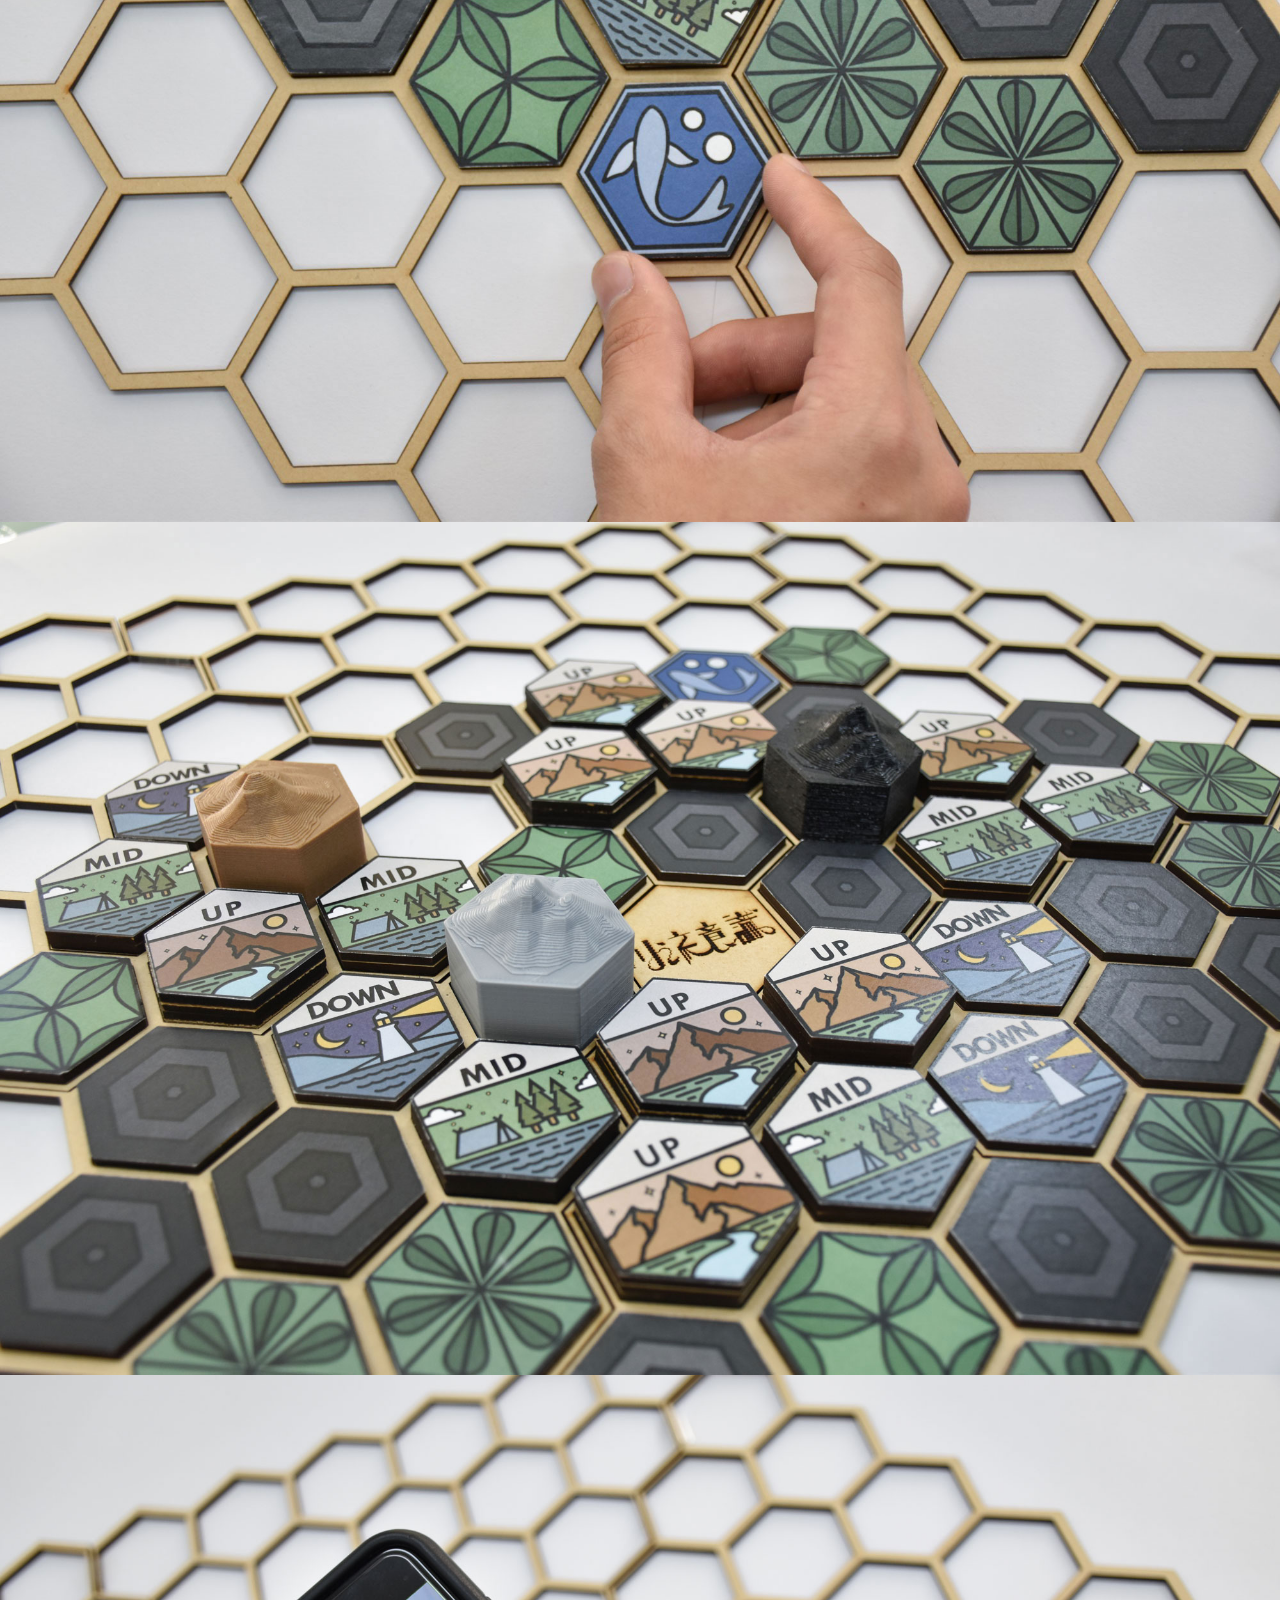
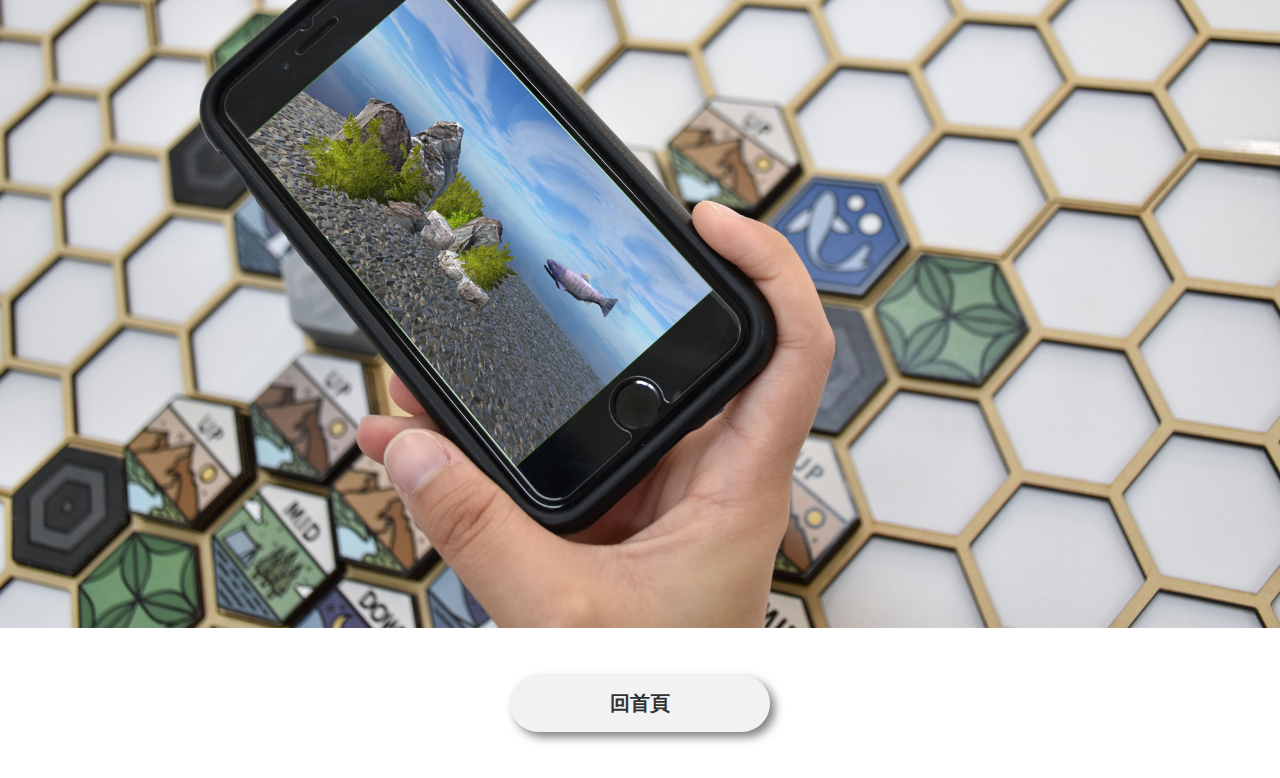
==== commit 25fe5e44: "表單" ====
--- a/index.html
+++ b/index.html
@@ -32,7 +32,7 @@
                     <li><a href="abouts.html">關於我們</a></li>
                     <li><a href="toplay.html">遊玩方式</a></li>
                     <li><a href="results.html">成果紀實</a></li>
-                    <li><a href="https://forms.gle/spaW9xZQrDkwx2d49" target="_blank">意見回饋</a></li>
+                    <li><a href="ans.html">意見回饋</a></li>
                 </ul>
             </div>
             
--- a/css/main.css
+++ b/css/main.css
@@ -321,7 +321,7 @@
             transform: scale(0.8);
   }
   .first-sec {
-    height: 400px;
+    height: auto;
   }
 }
 /*# sourceMappingURL=main.css.map */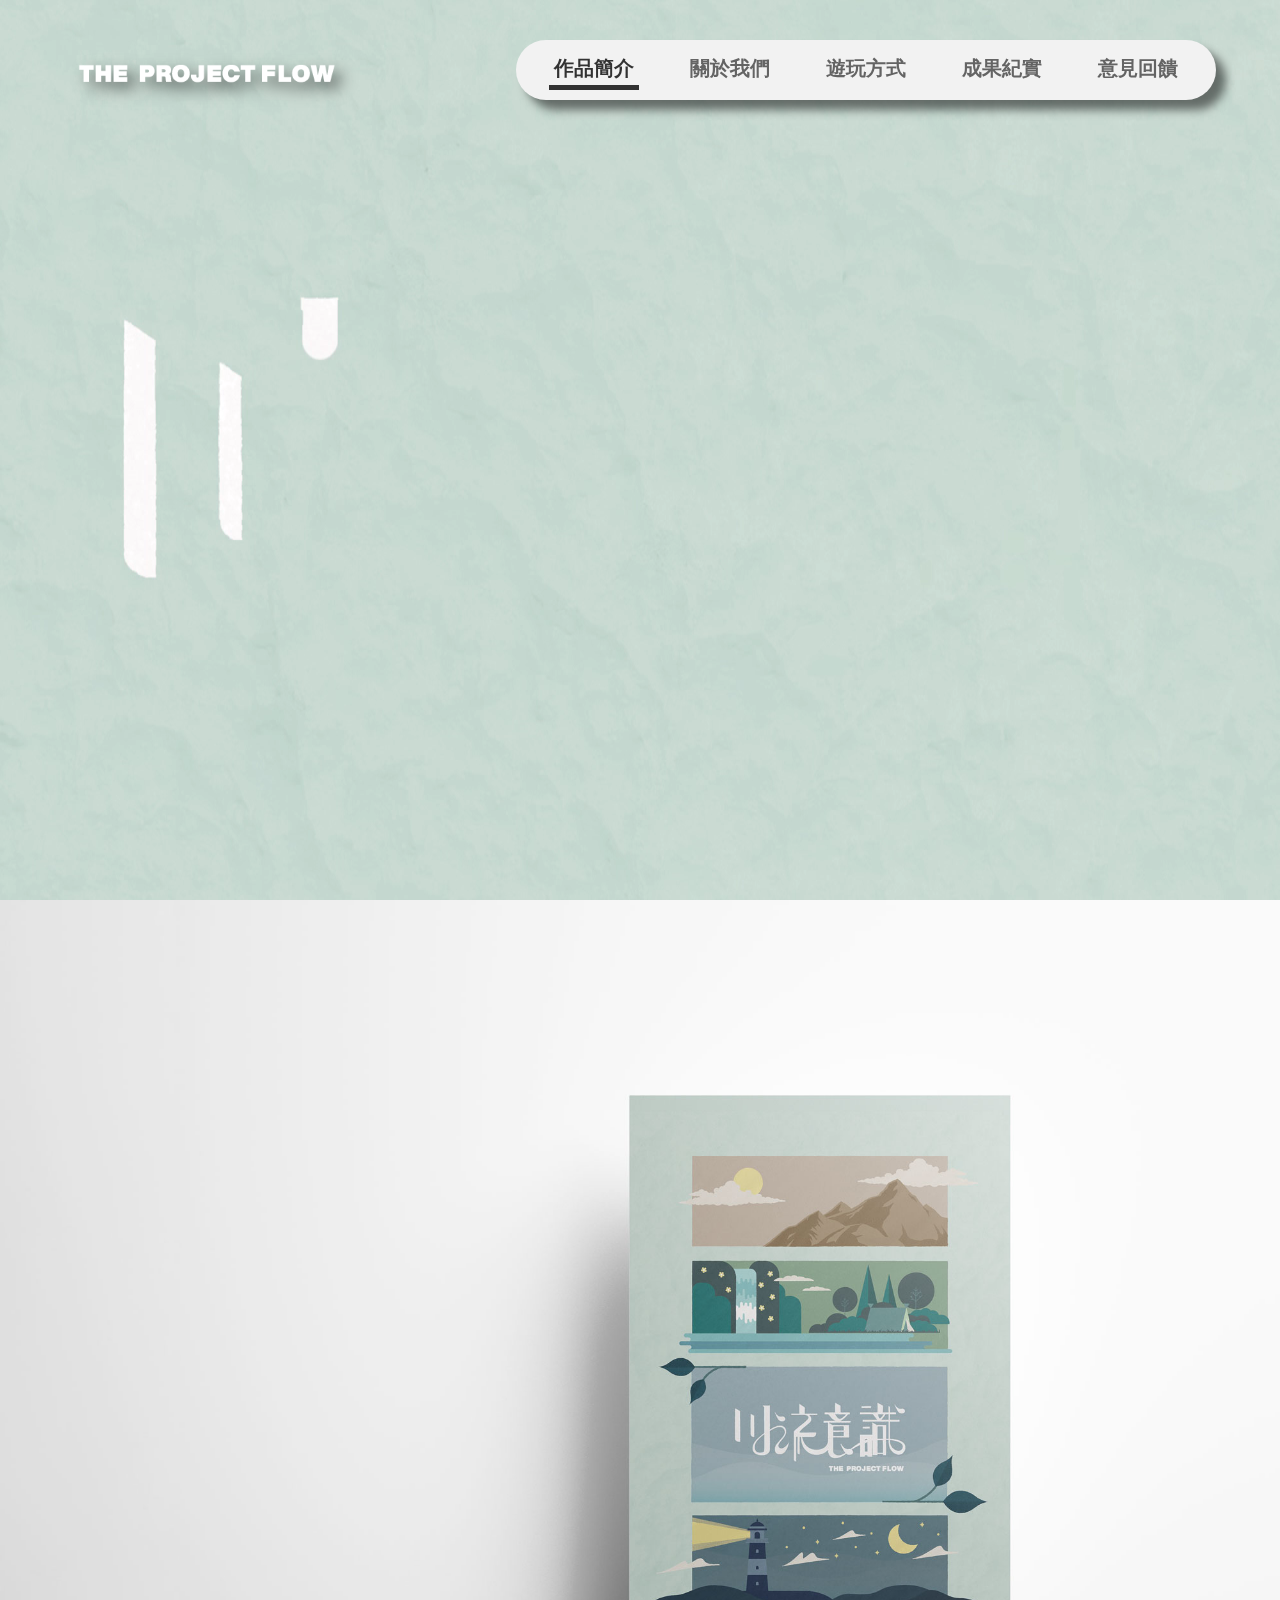
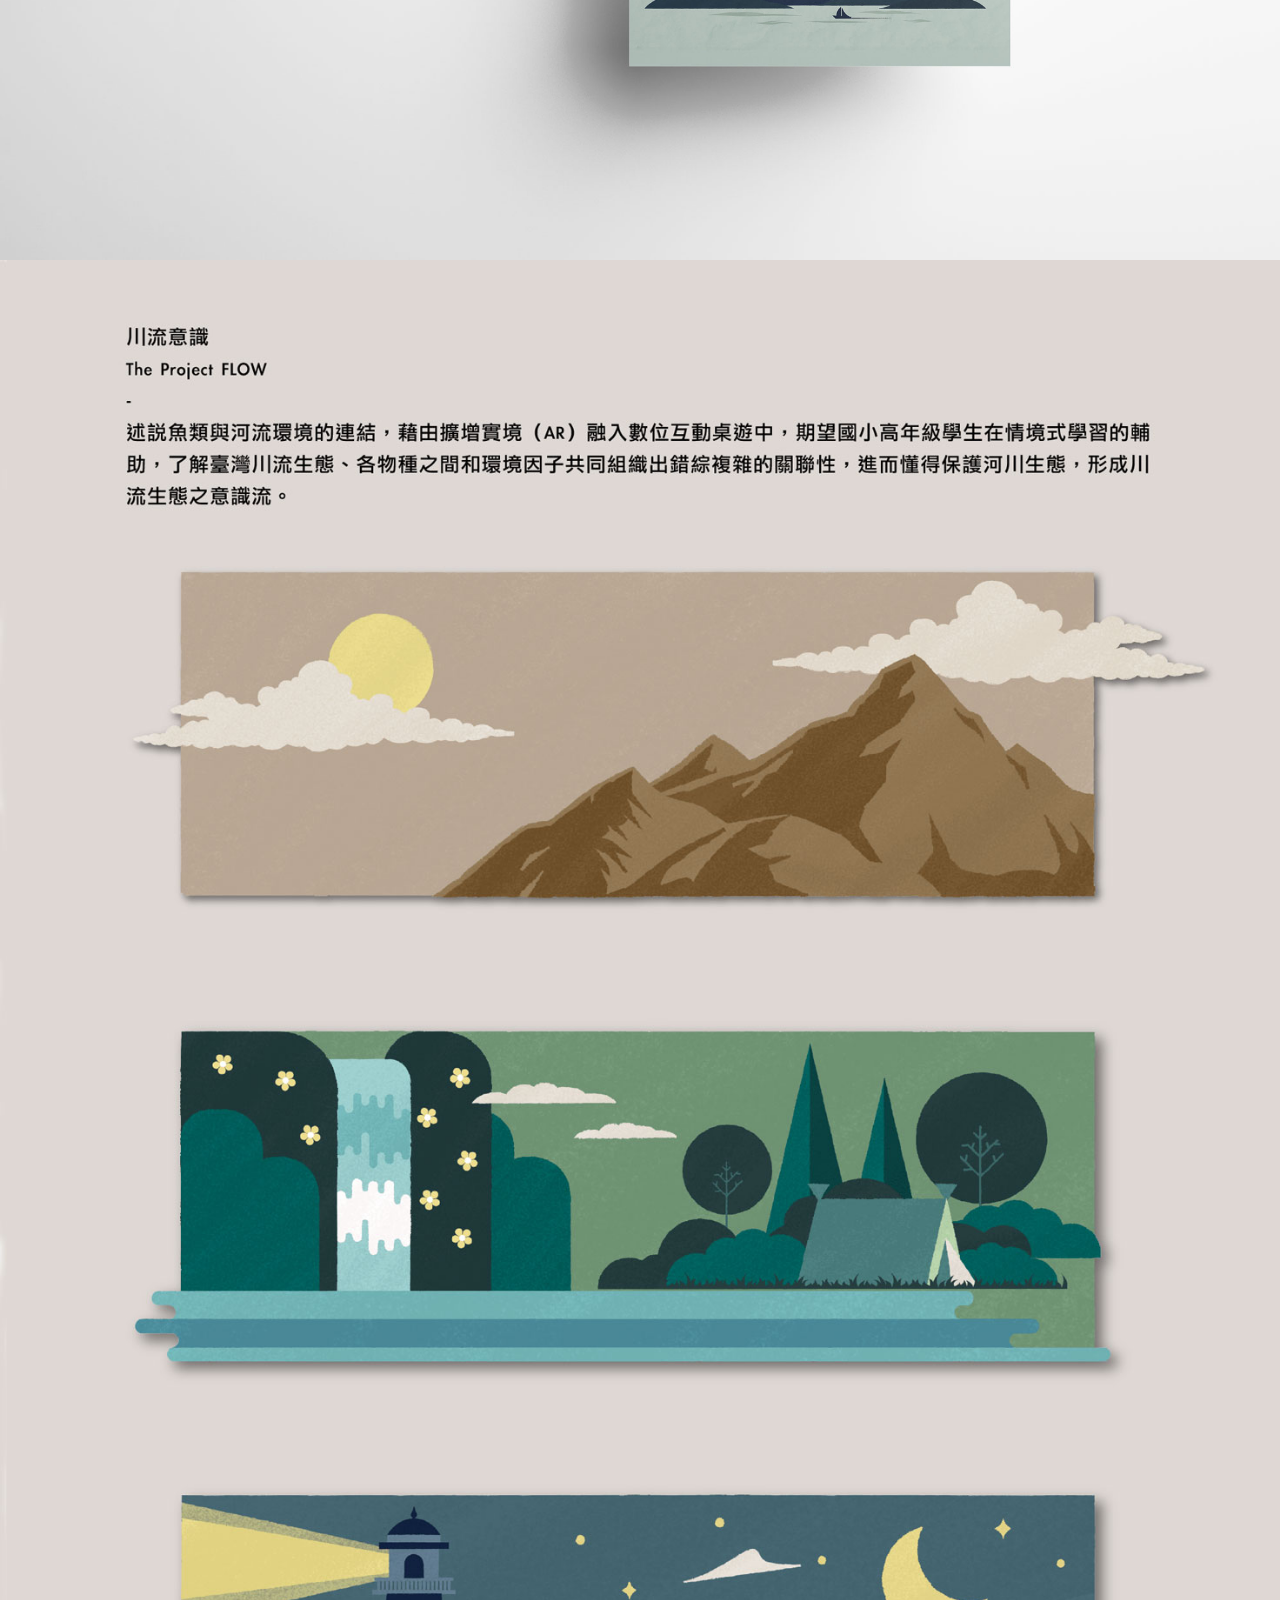
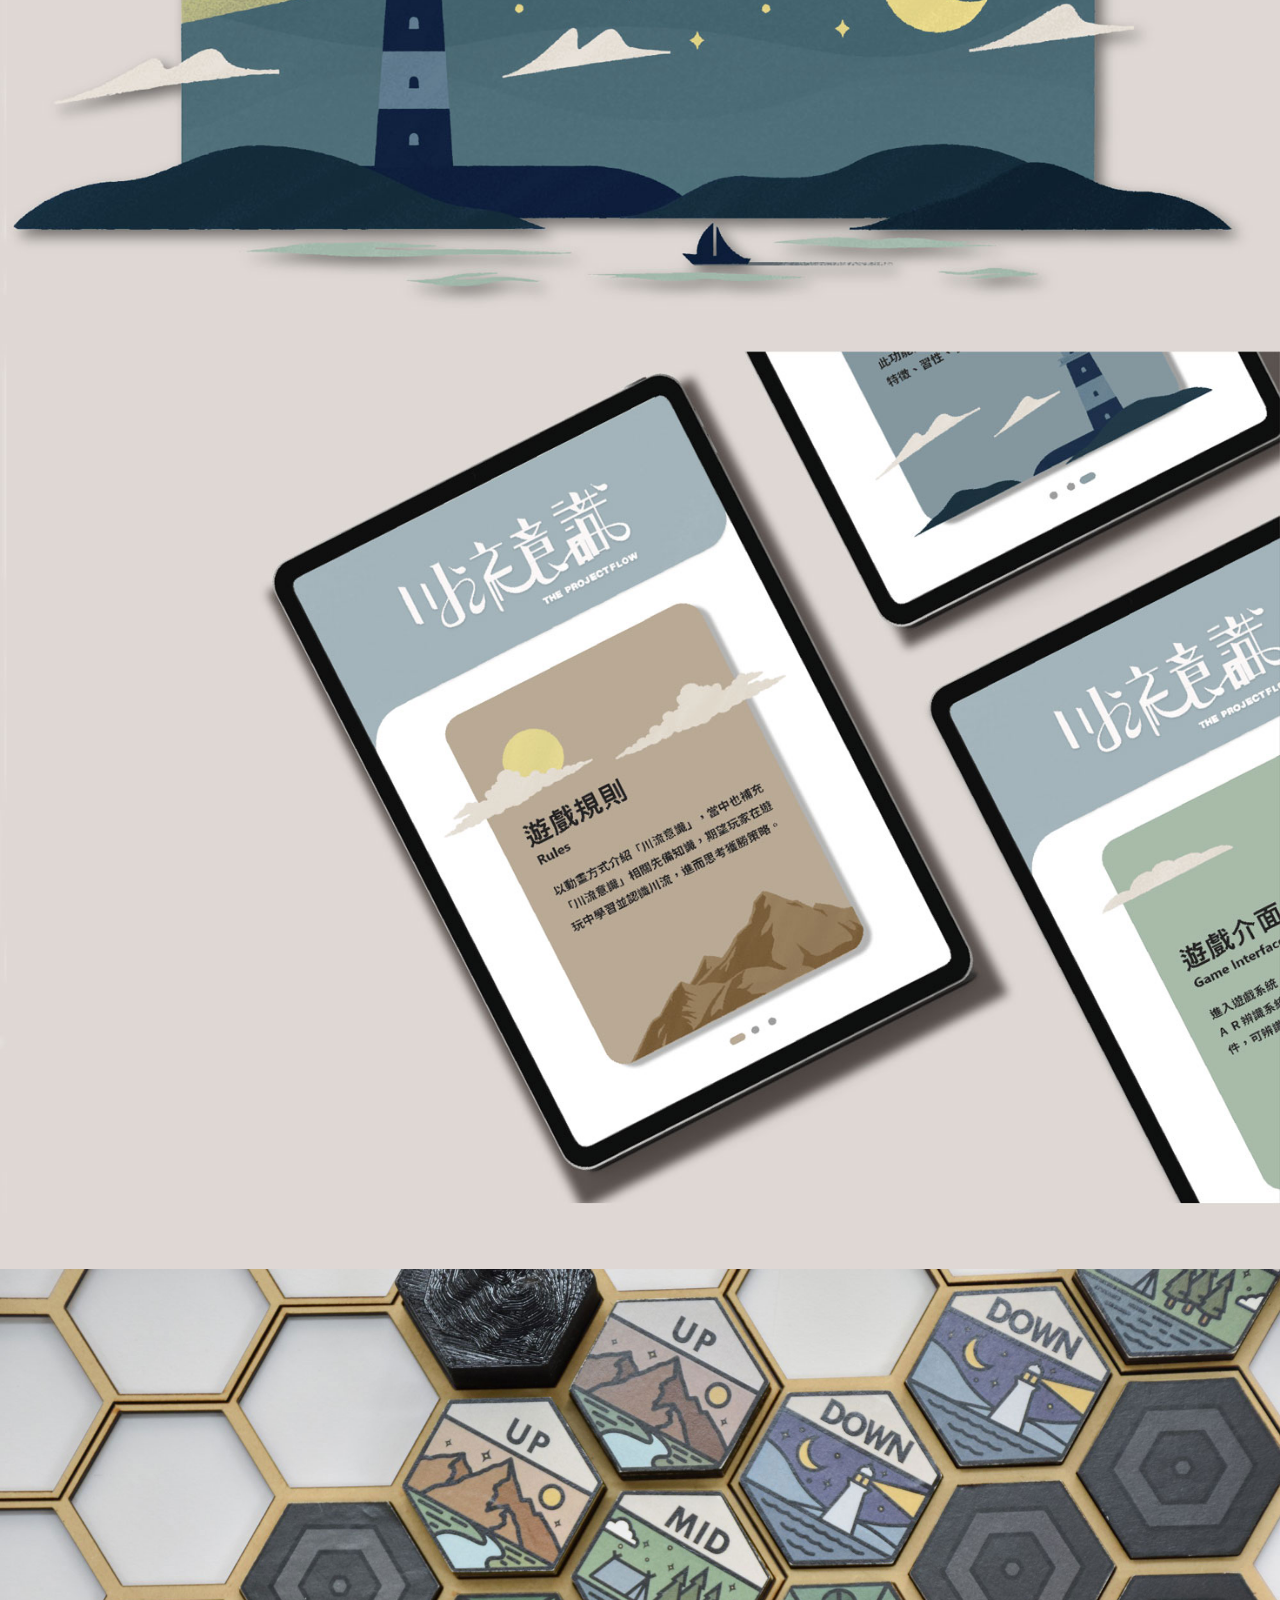
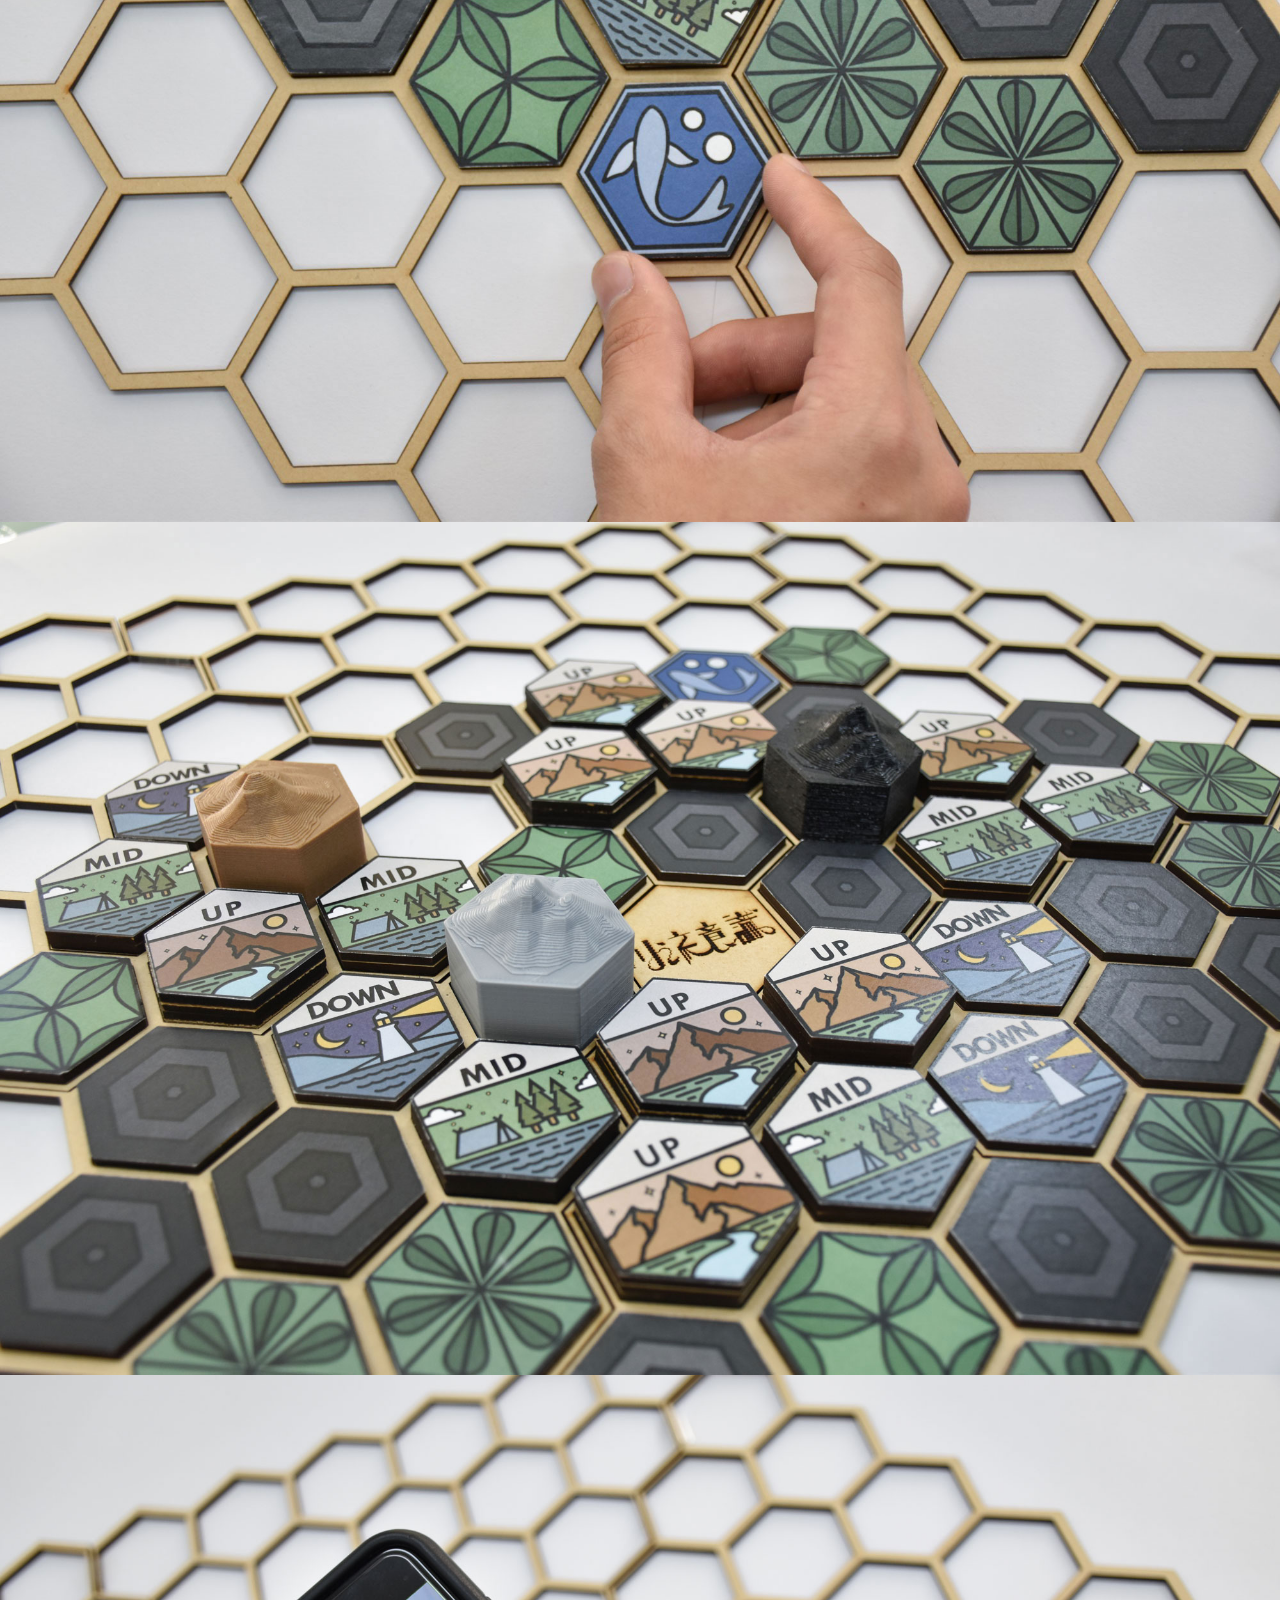
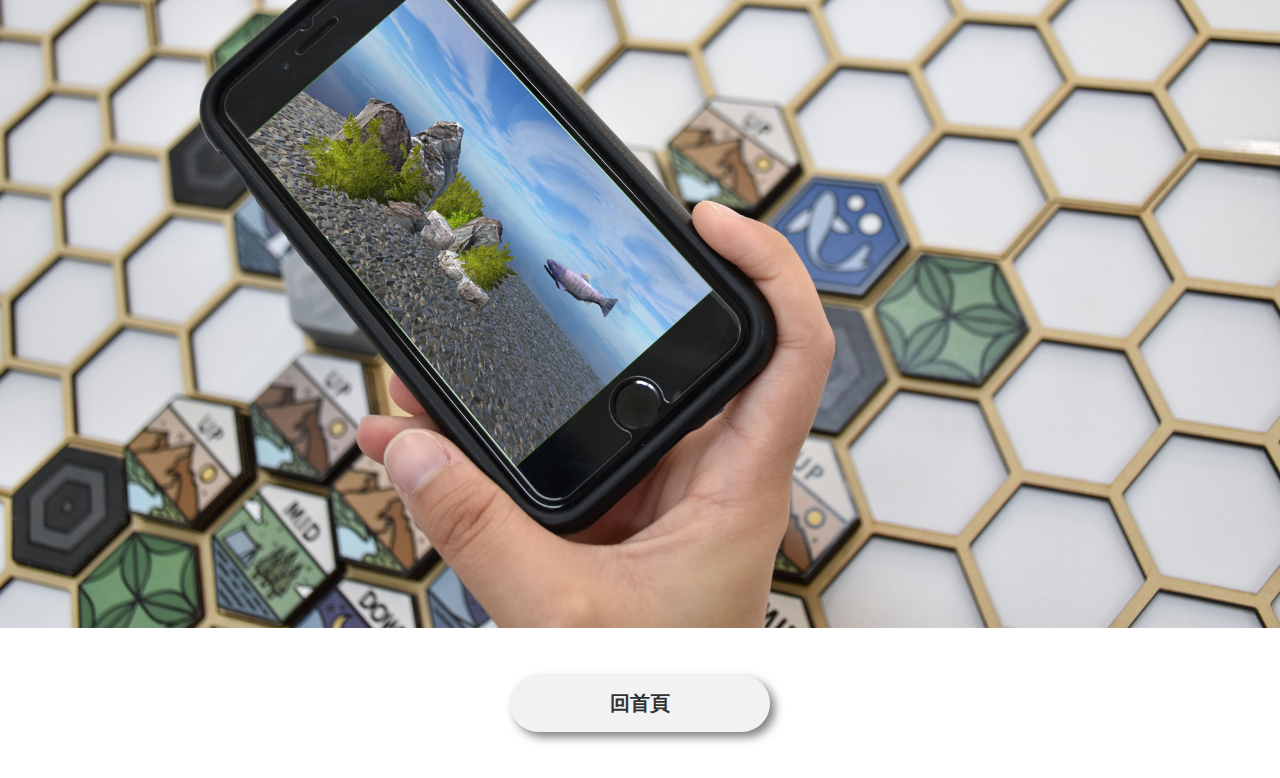
==== commit 3e2d843a: "bug" ====
--- a/index.html
+++ b/index.html
@@ -51,7 +51,7 @@
                     <li><a href="abouts.html">關於我們</a></li>
                     <li><a href="toplay.html">遊玩方式</a></li>
                     <li><a href="results.html">成果紀實</a></li>
-                    <li><a href="https://forms.gle/spaW9xZQrDkwx2d49" target="_blank">意見回饋</a></li>
+                    <li><a href="ans.html">意見回饋</a></li>
                 </ul>
             </div>
         </div>
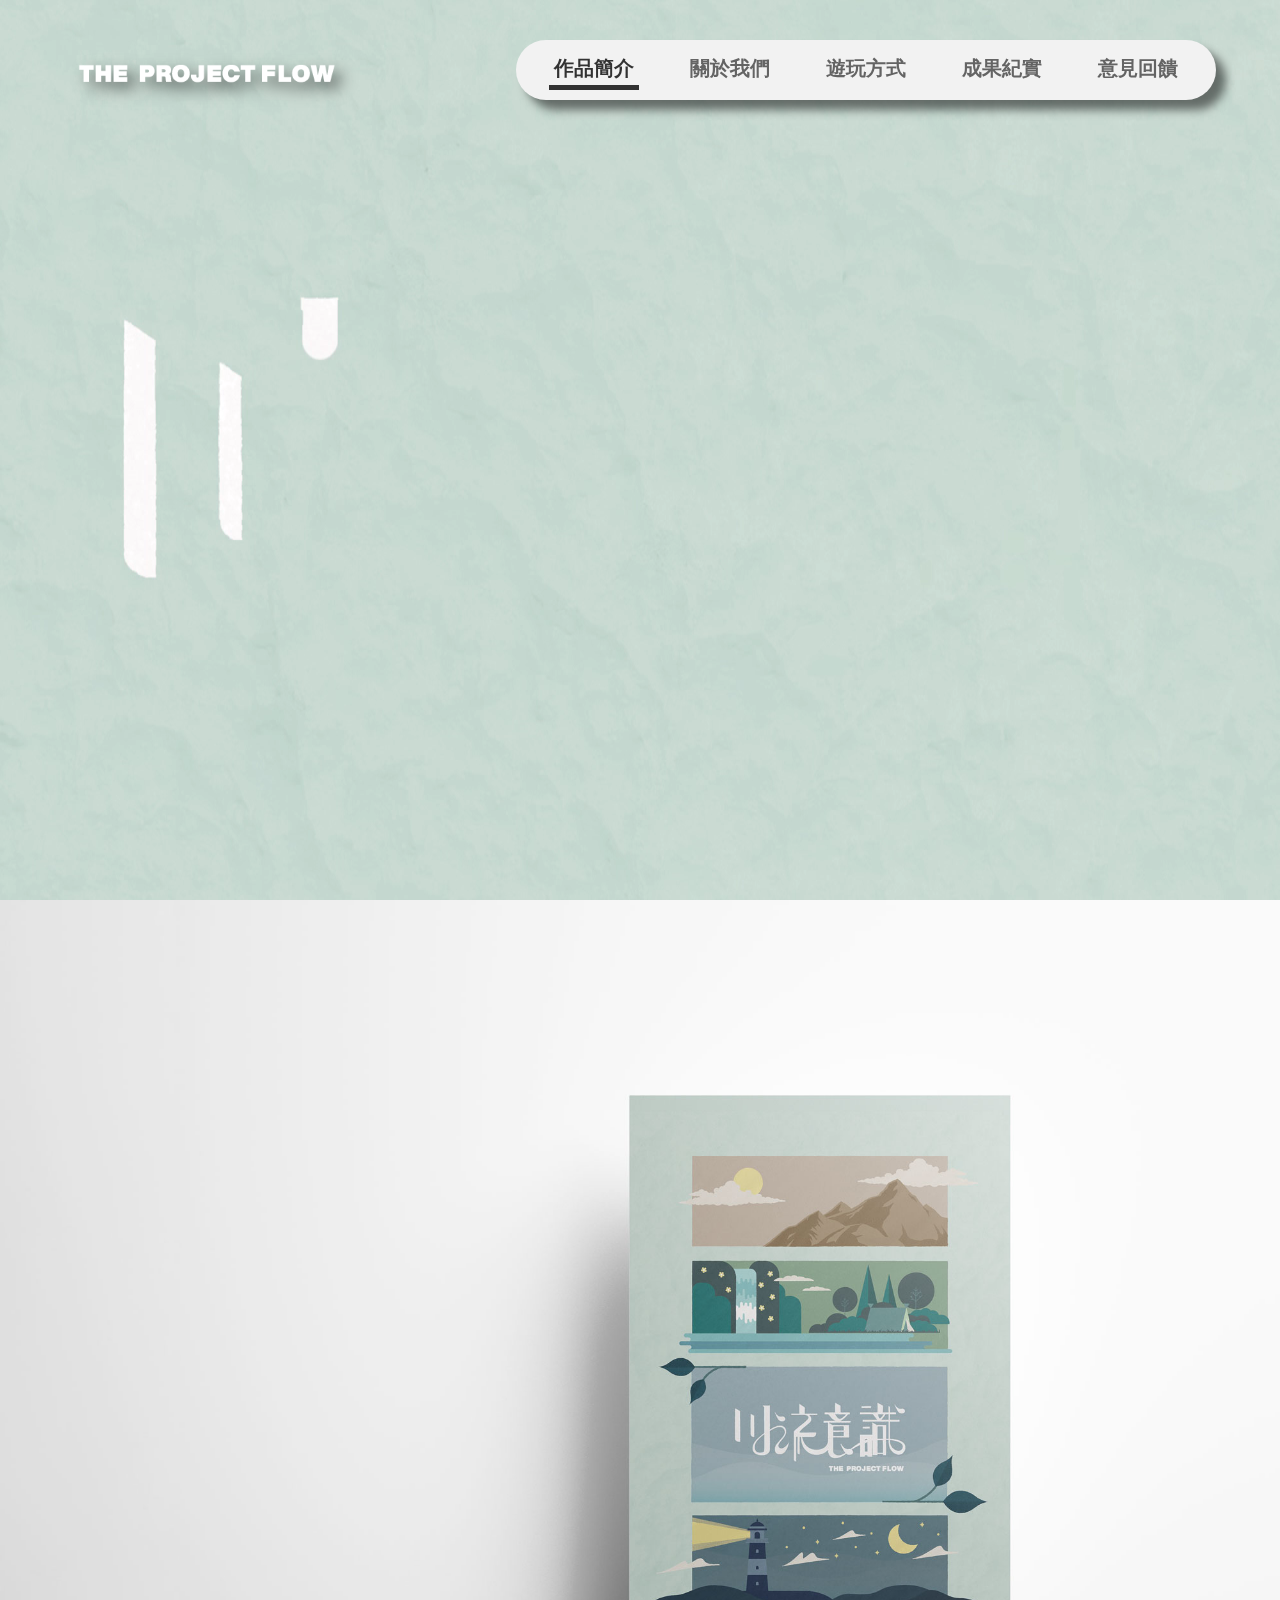
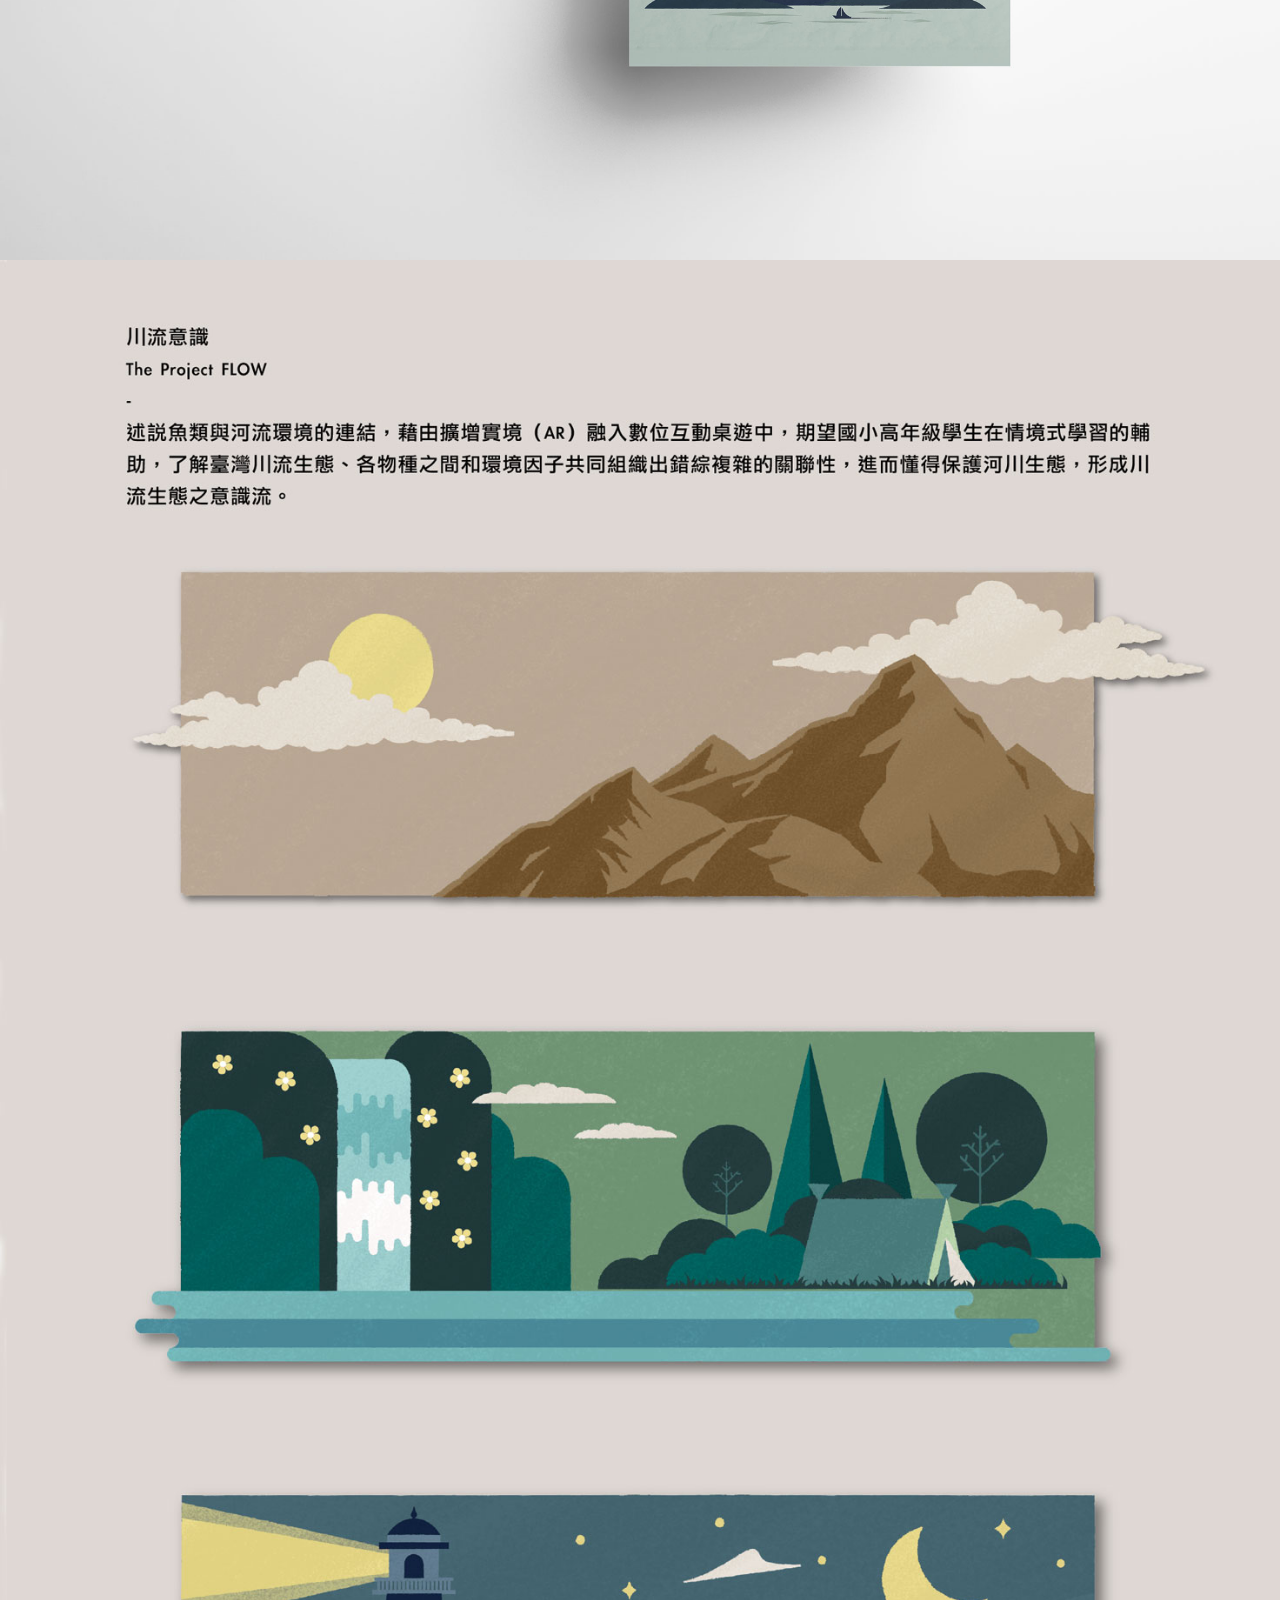
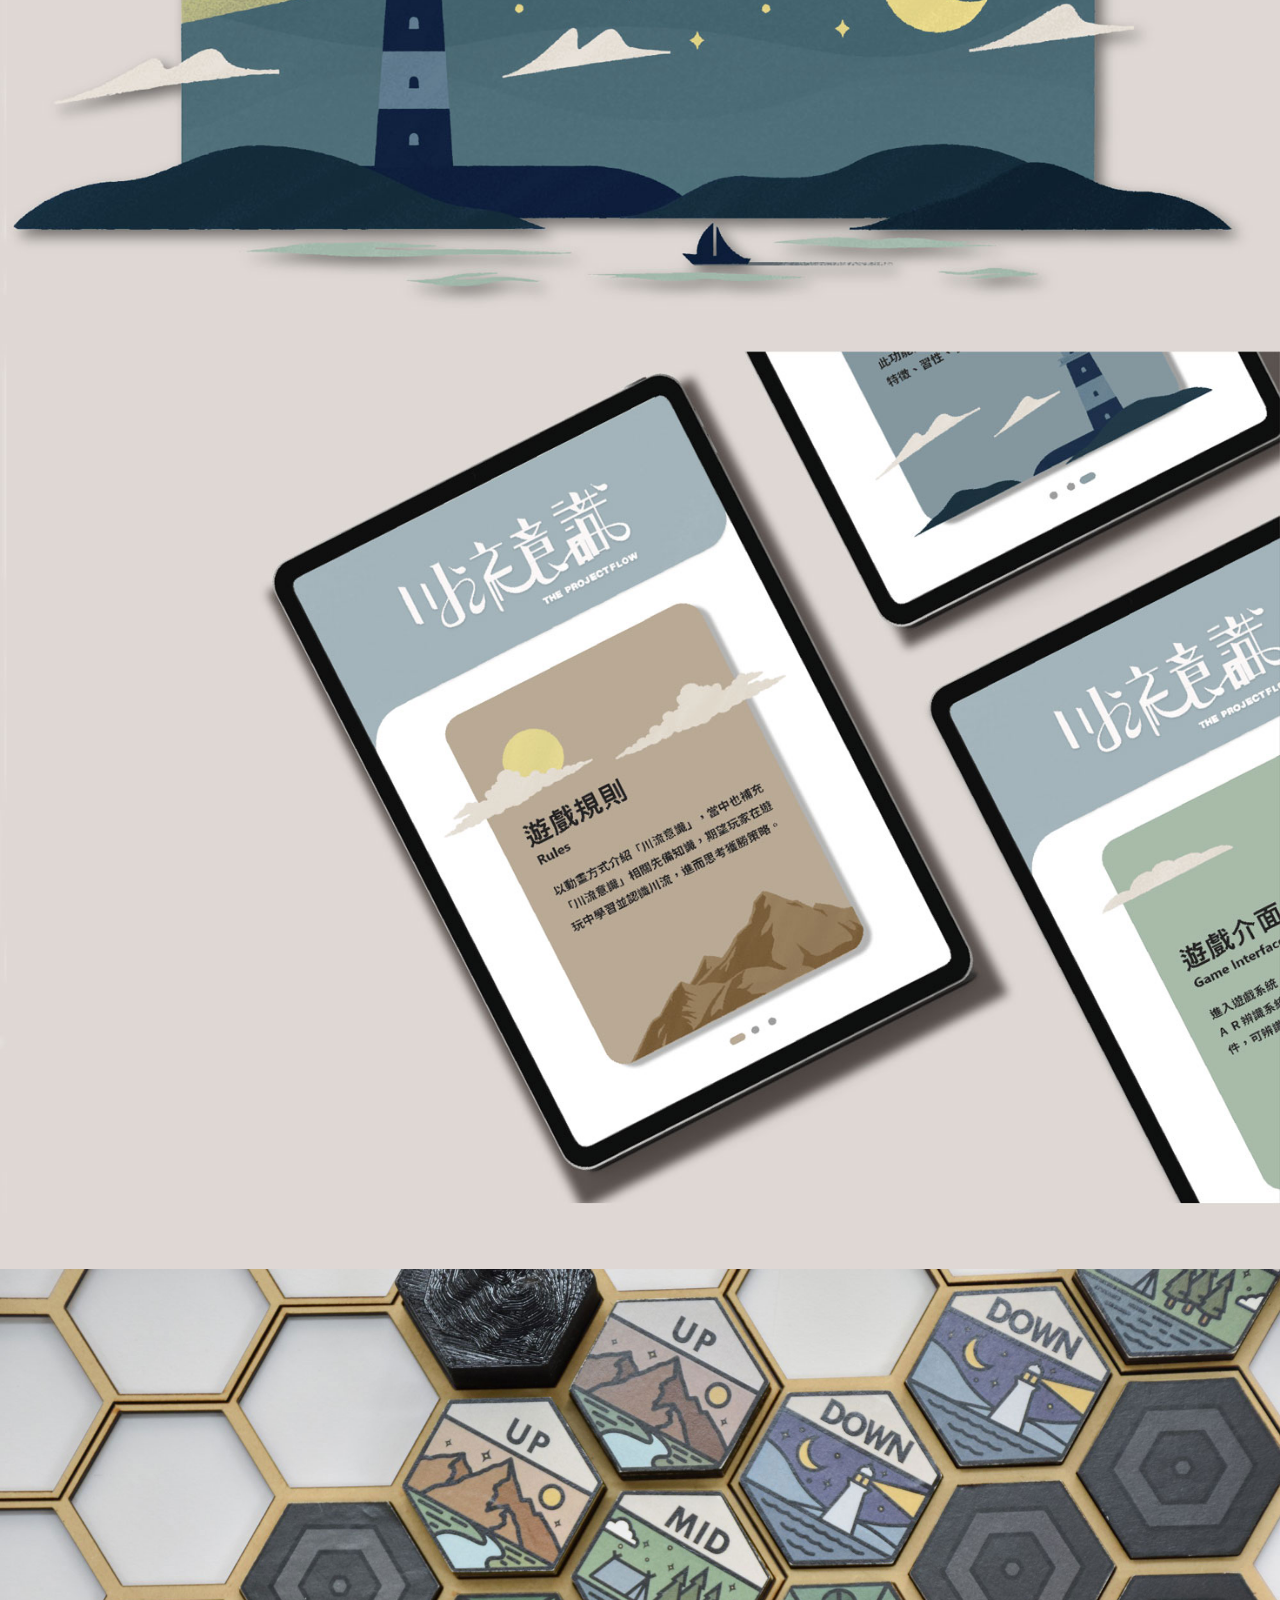
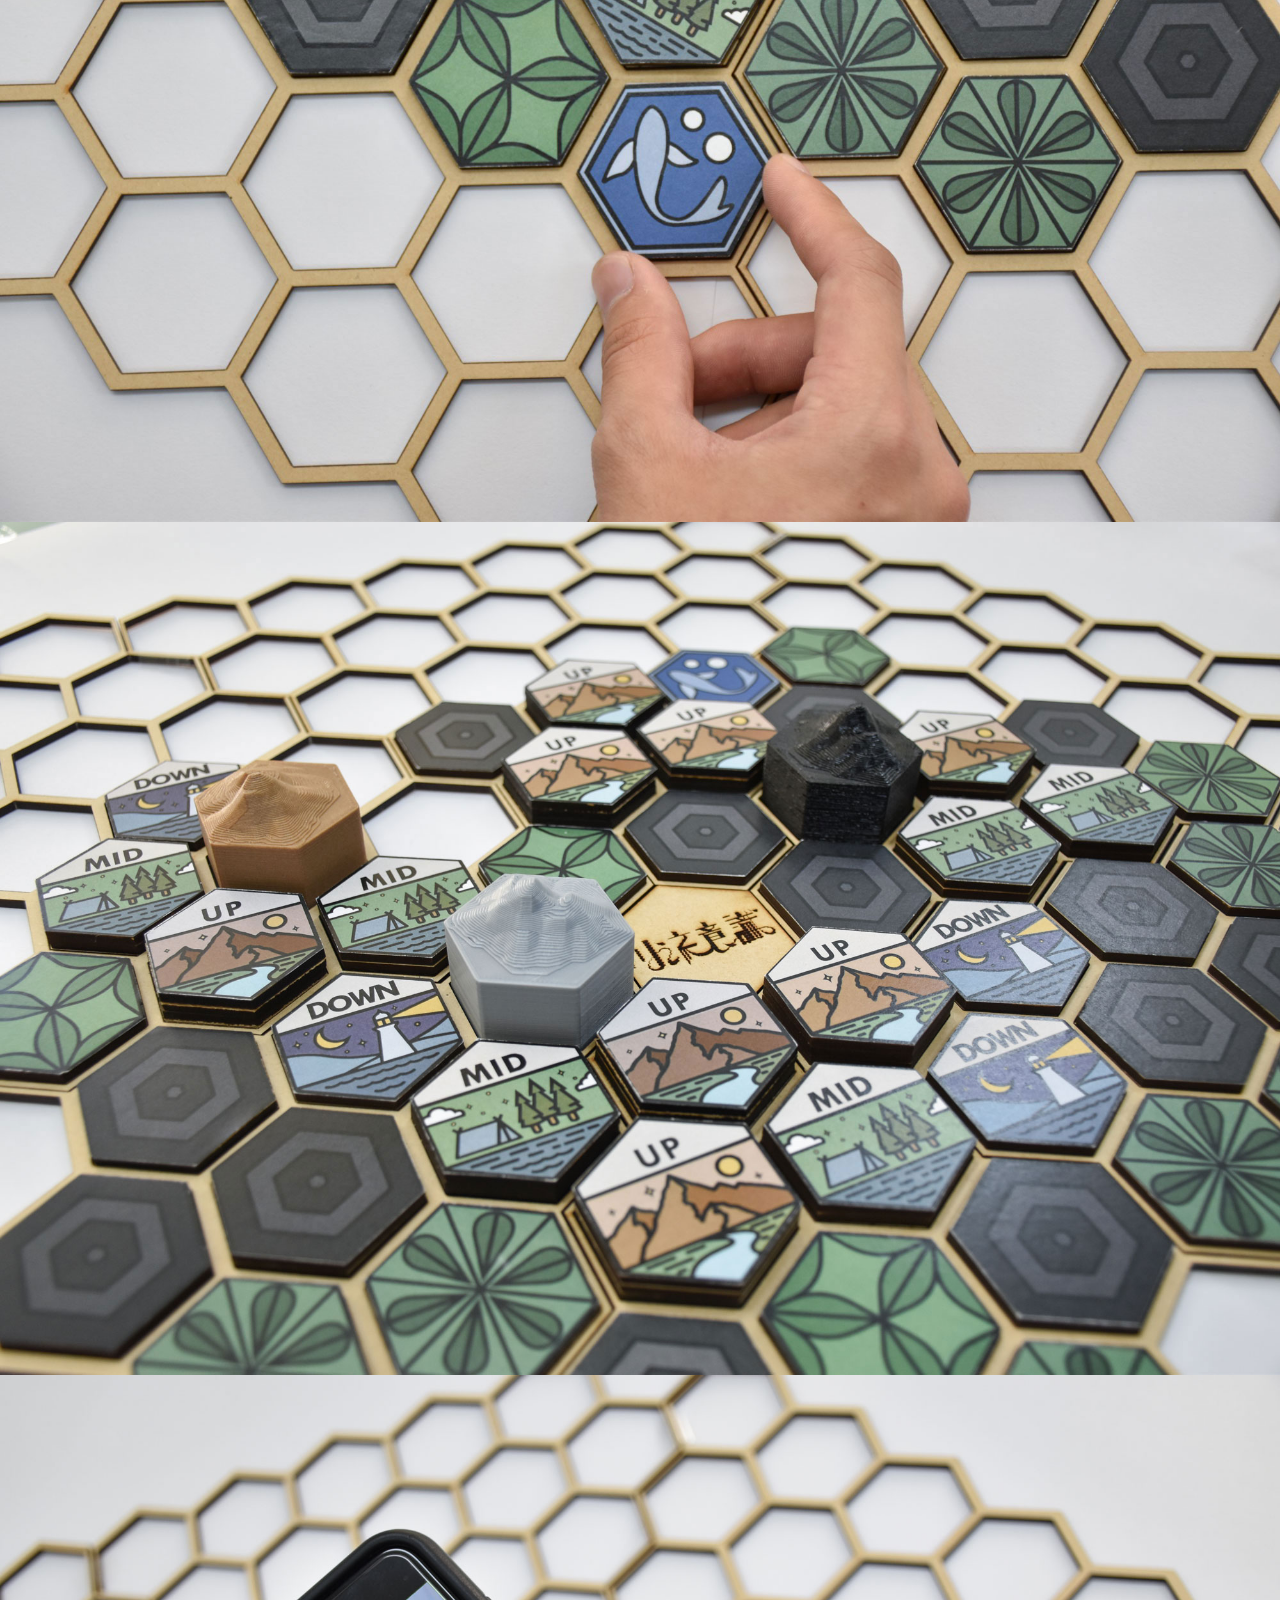
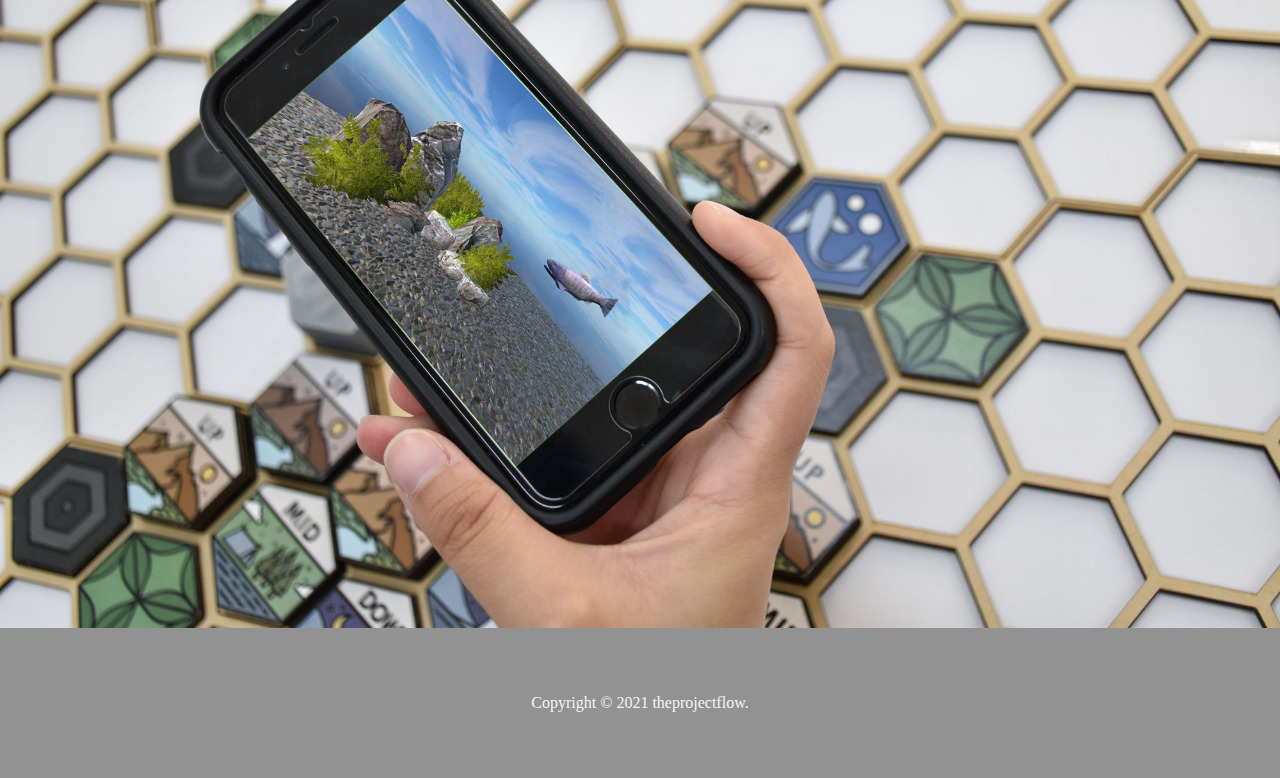
==== commit 376c7562: "版權標,backtop" ====
--- a/index.html
+++ b/index.html
@@ -12,6 +12,13 @@
         $('#backTop').click(function(){
             $('html,body').animate({scrollTop: 0}, 300);
         });
+        $(window).scroll(function() {
+            if ( $(this).scrollTop() > 150 ){
+                $('#backTop').fadeIn(100);
+            } else {
+                $('#backTop').fadeOut(100);
+            }
+	}).scroll();
         $(document).scroll(function(){
             $('#toggler').prop("checked", false);
         });
@@ -73,7 +80,8 @@
         <img src="image/0000.jpg">
     </section>
     <div class="bottom">
-        <button id="backTop">回首頁</button>
+        <span>Copyright &copy 2021 theprojectflow.</span>
     </div>
+    <button id="backTop">&#9650</button>
 </body>
 </html>--- a/css/main.css
+++ b/css/main.css
@@ -195,6 +195,25 @@
   top: 4px;
   left: -6px;
   position: absolute;
+}
+
+.bottom {
+  height: 150px;
+  background-color: #929292;
+  display: -webkit-box;
+  display: -ms-flexbox;
+  display: flex;
+  -webkit-box-pack: center;
+      -ms-flex-pack: center;
+          justify-content: center;
+  -webkit-box-align: center;
+      -ms-flex-align: center;
+          align-items: center;
+}
+
+.bottom span {
+  color: #f2f2f2;
+  font-size: 16px;
 }
 
 @media (max-width: 1441px) {
@@ -222,6 +241,9 @@
   .header-bar-mobile {
     display: block;
   }
+  .bottom {
+    height: 100px;
+  }
 }
 
 html, body {
@@ -269,42 +291,20 @@
   background-color: #ded8d4;
 }
 
-.bottom {
-  height: 150px;
-  display: -webkit-box;
-  display: -ms-flexbox;
-  display: flex;
-  -webkit-box-pack: center;
-      -ms-flex-pack: center;
-          justify-content: center;
-  -webkit-box-align: center;
-      -ms-flex-align: center;
-          align-items: center;
-}
-
-.bottom button {
+button {
   cursor: pointer;
-  background-color: #f2f2f2;
-  color: #323232;
+  background-color: #323232;
+  color: #f2f2f2;
   outline: none;
   border: none;
-  font-size: 20px;
+  position: fixed;
+  width: 60px;
+  height: 60px;
+  right: 25px;
+  bottom: 25px;
+  font-size: 25px;
   font-weight: 700;
-  padding: 15px 100px;
-  border-radius: 50px;
-  -webkit-box-shadow: 5px 5px 10px rgba(0, 0, 0, 0.5);
-          box-shadow: 5px 5px 10px rgba(0, 0, 0, 0.5);
-  -webkit-transition: 0.2s;
-  transition: 0.2s;
-}
-
-.bottom button:hover {
-  -webkit-transform: translateX(3px) translateY(3px);
-          transform: translateX(3px) translateY(3px);
-  -webkit-box-shadow: 0px 0px 5px rgba(0, 0, 0, 0.3);
-          box-shadow: 0px 0px 5px rgba(0, 0, 0, 0.3);
-  -webkit-transition: 0.2s;
-  transition: 0.2s;
+  border-radius: 10px;
 }
 
 .header-bar ul li:first-child {
@@ -316,12 +316,15 @@
 }
 
 @media screen and (max-width: 944px) {
-  button {
-    -webkit-transform: scale(0.8);
-            transform: scale(0.8);
-  }
   .first-sec {
     height: auto;
   }
+  button {
+    right: 15px;
+    bottom: 15px;
+    width: 40px;
+    height: 40px;
+    font-size: 20px;
+  }
 }
 /*# sourceMappingURL=main.css.map */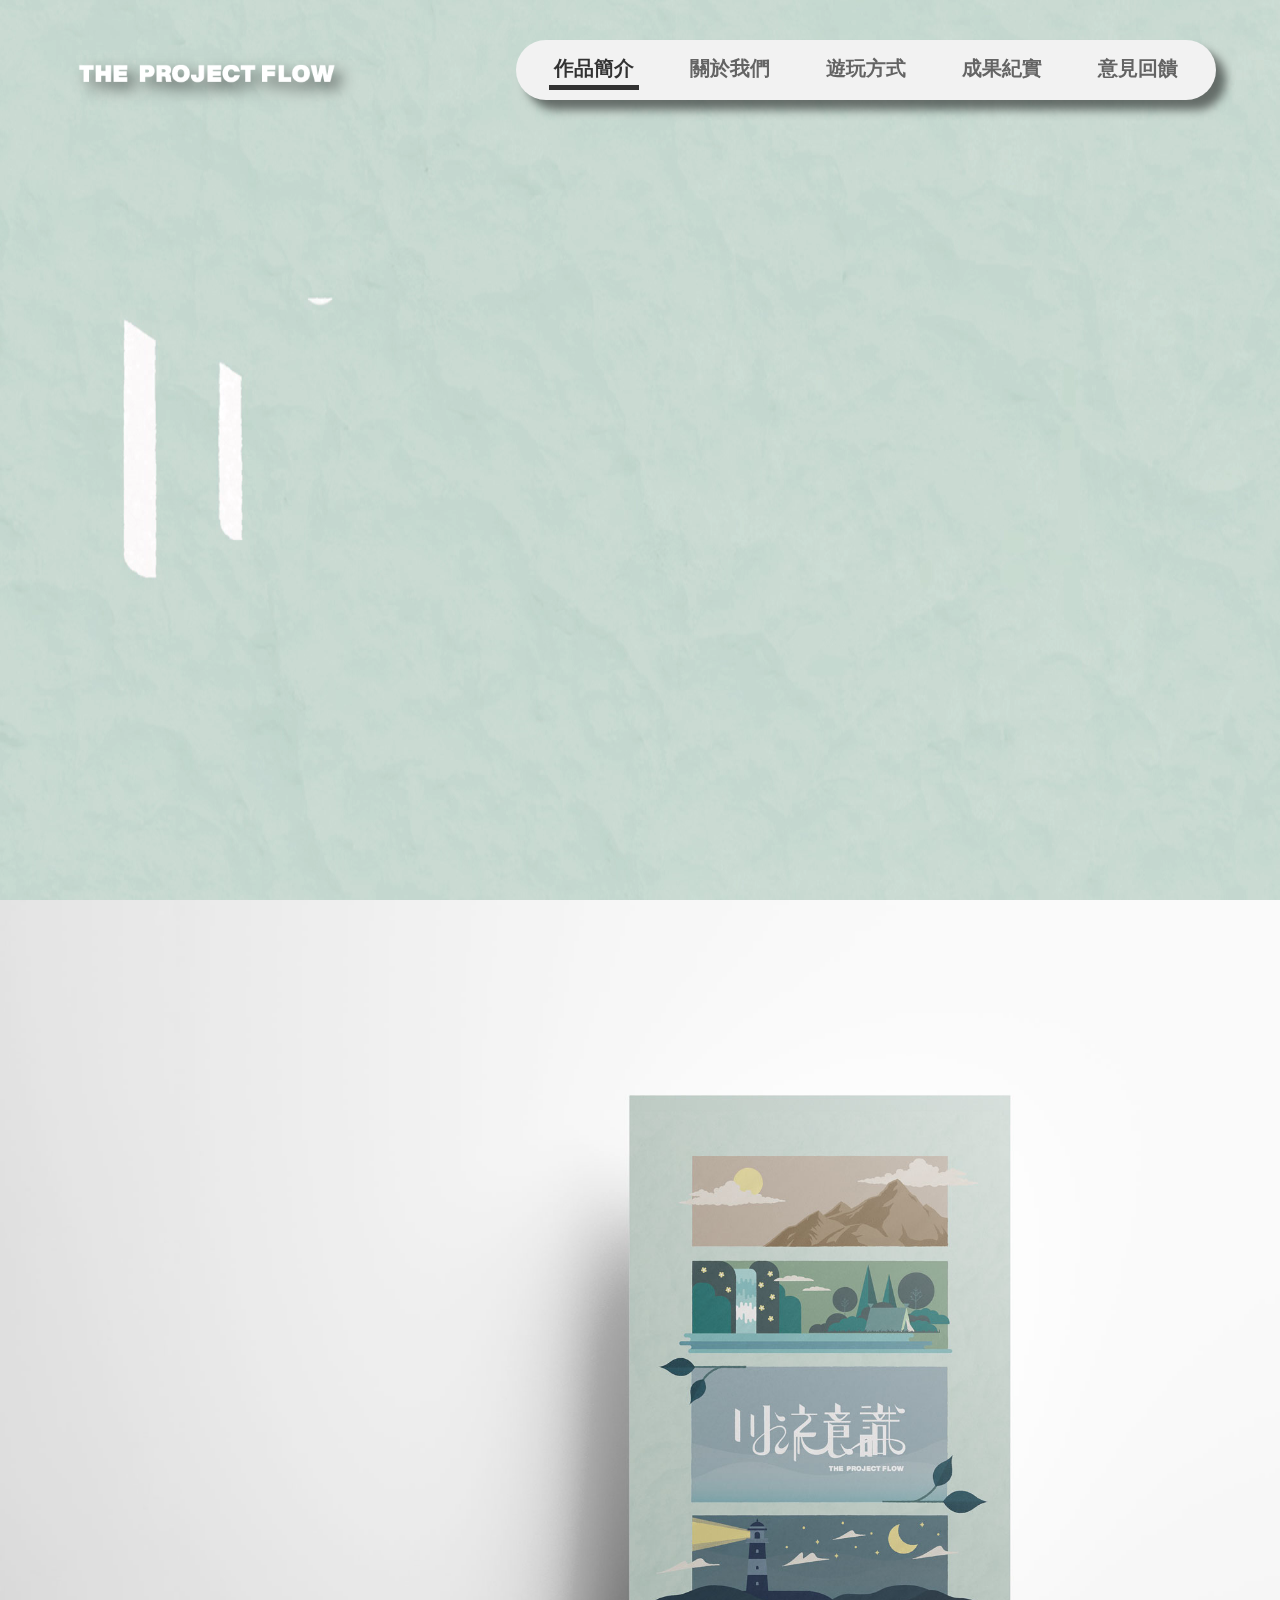
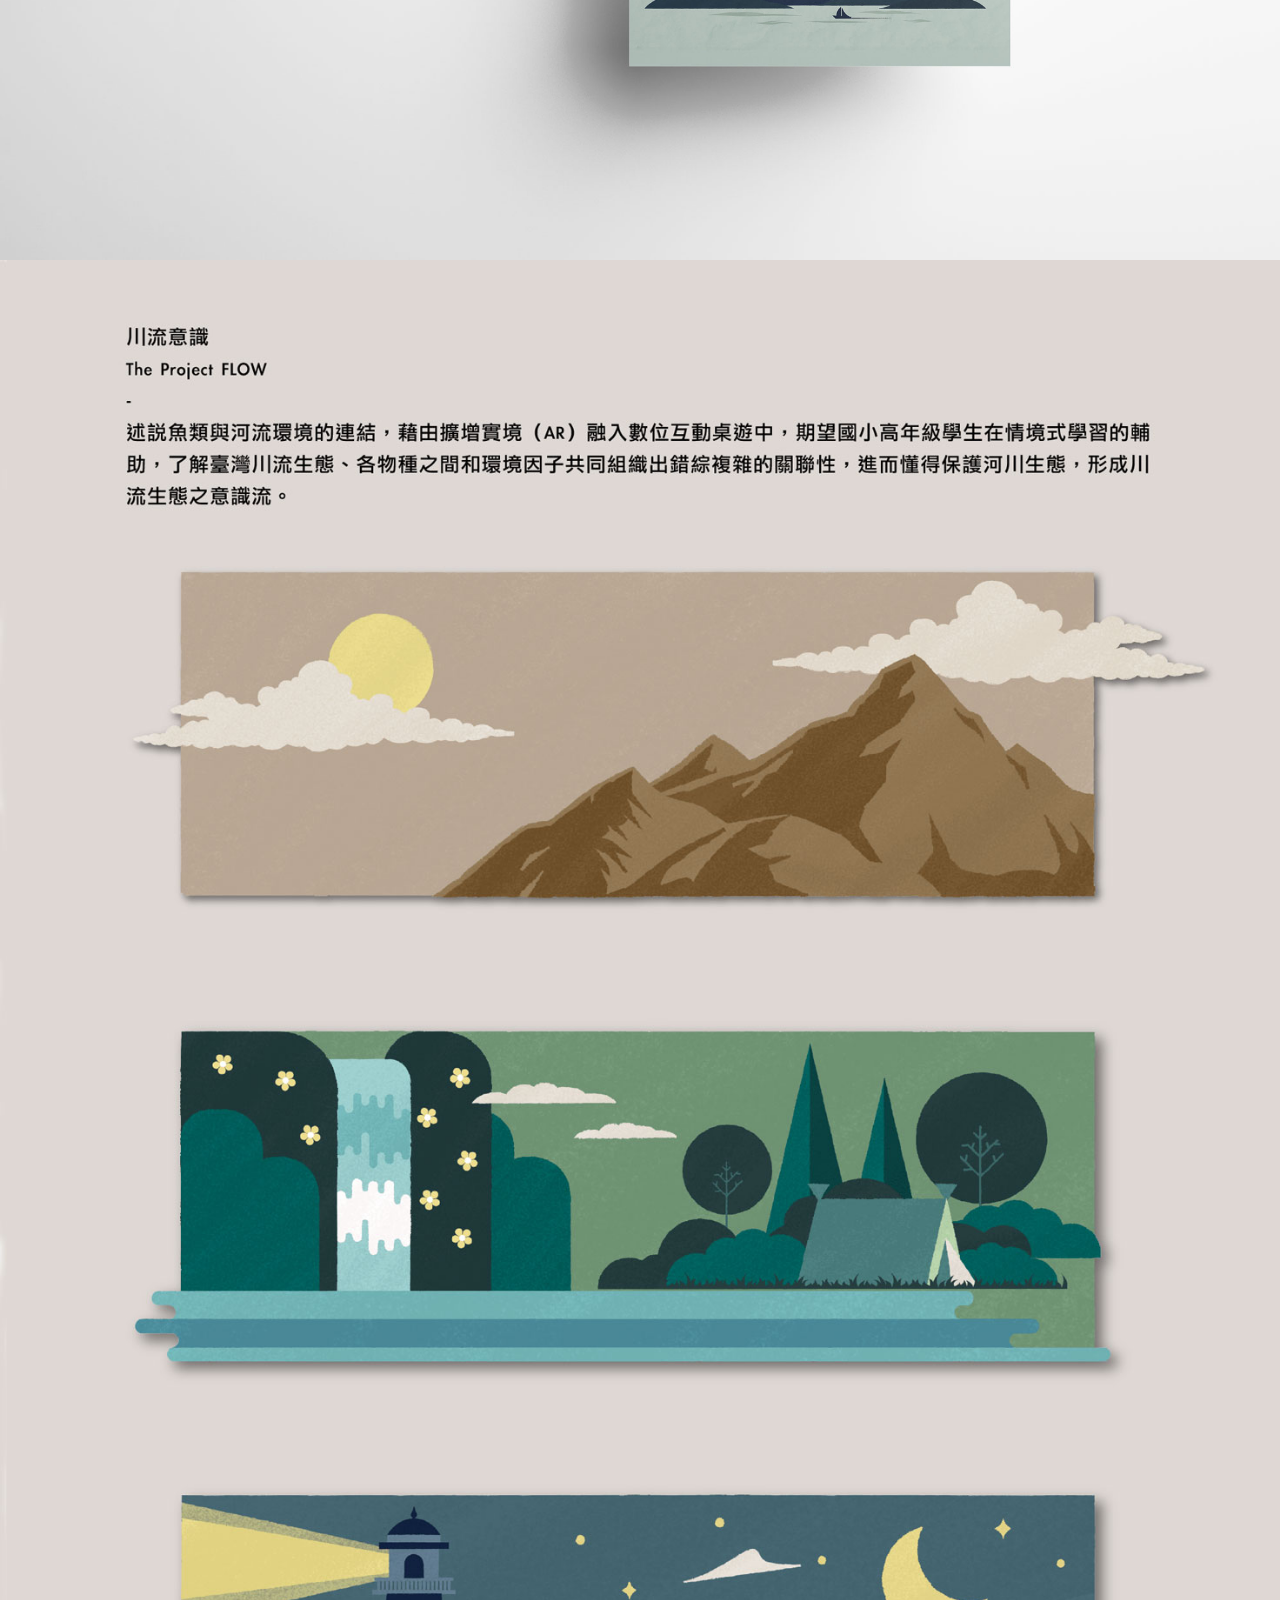
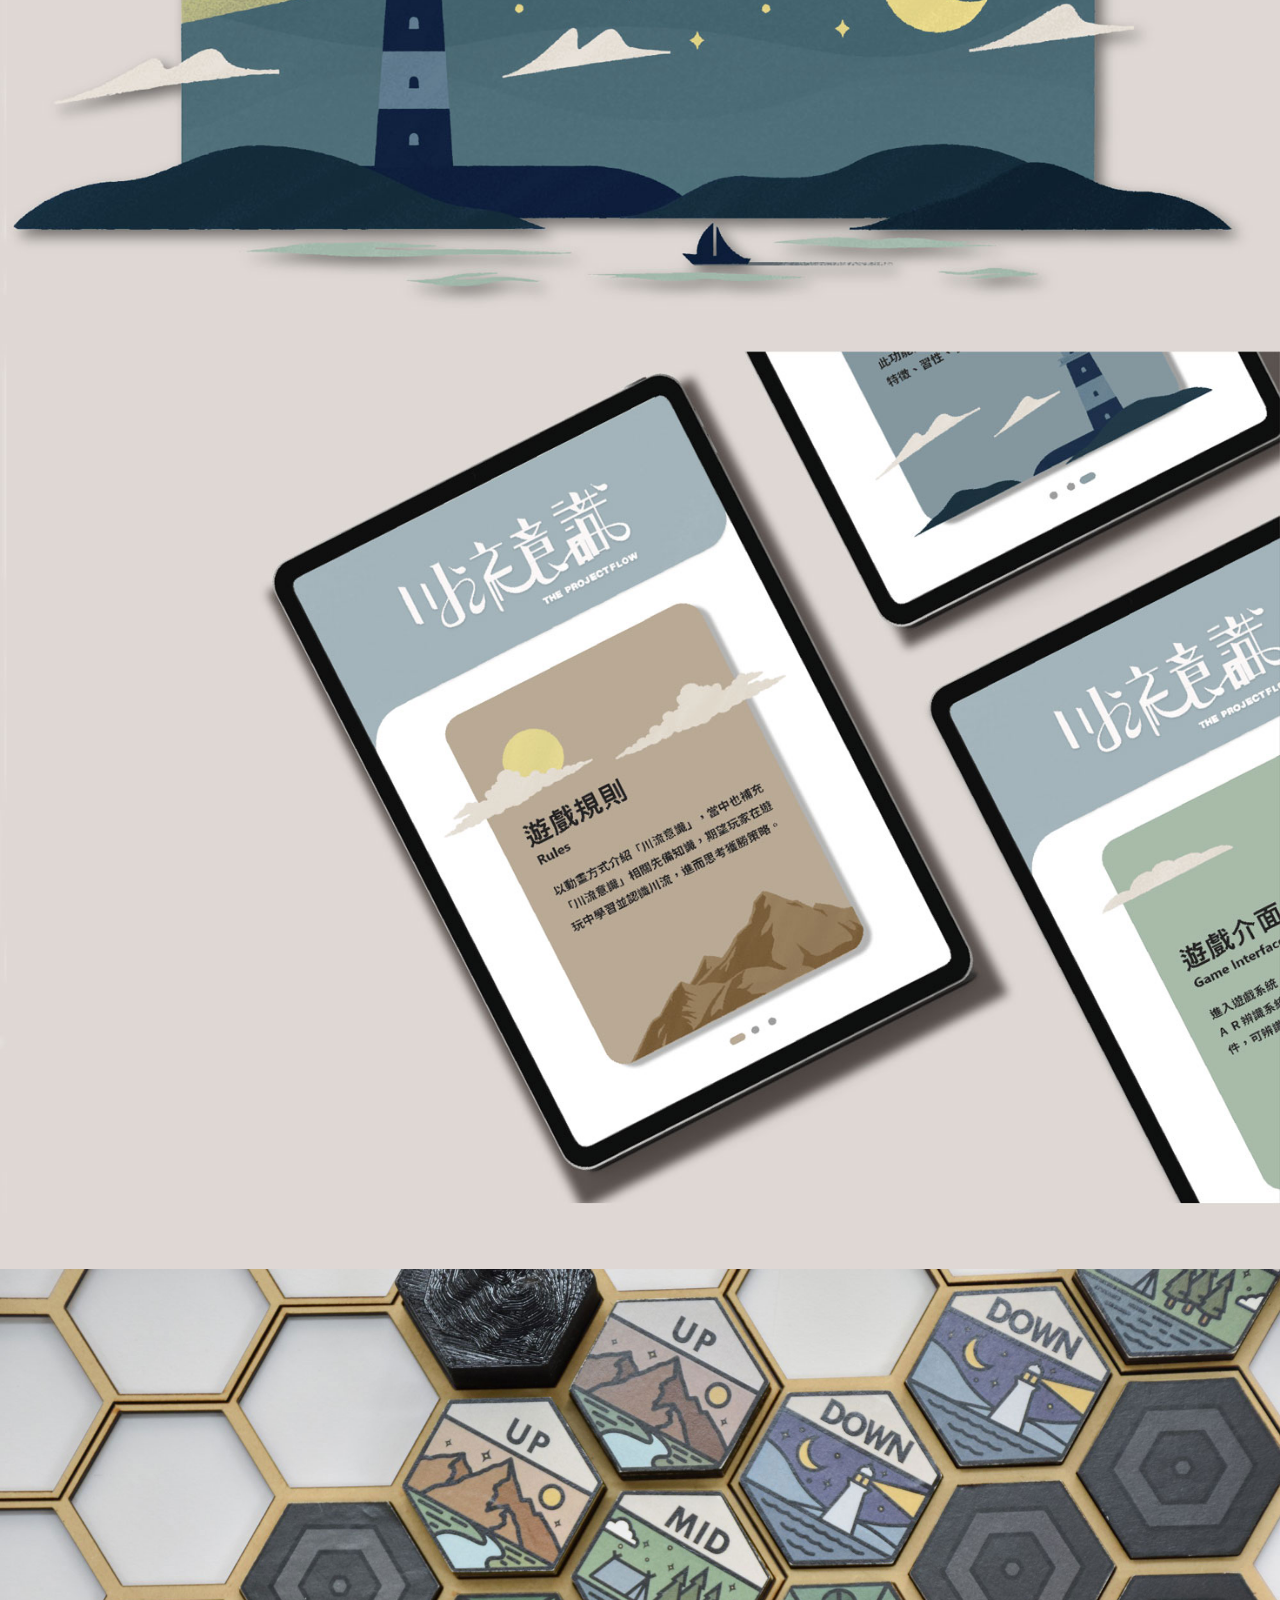
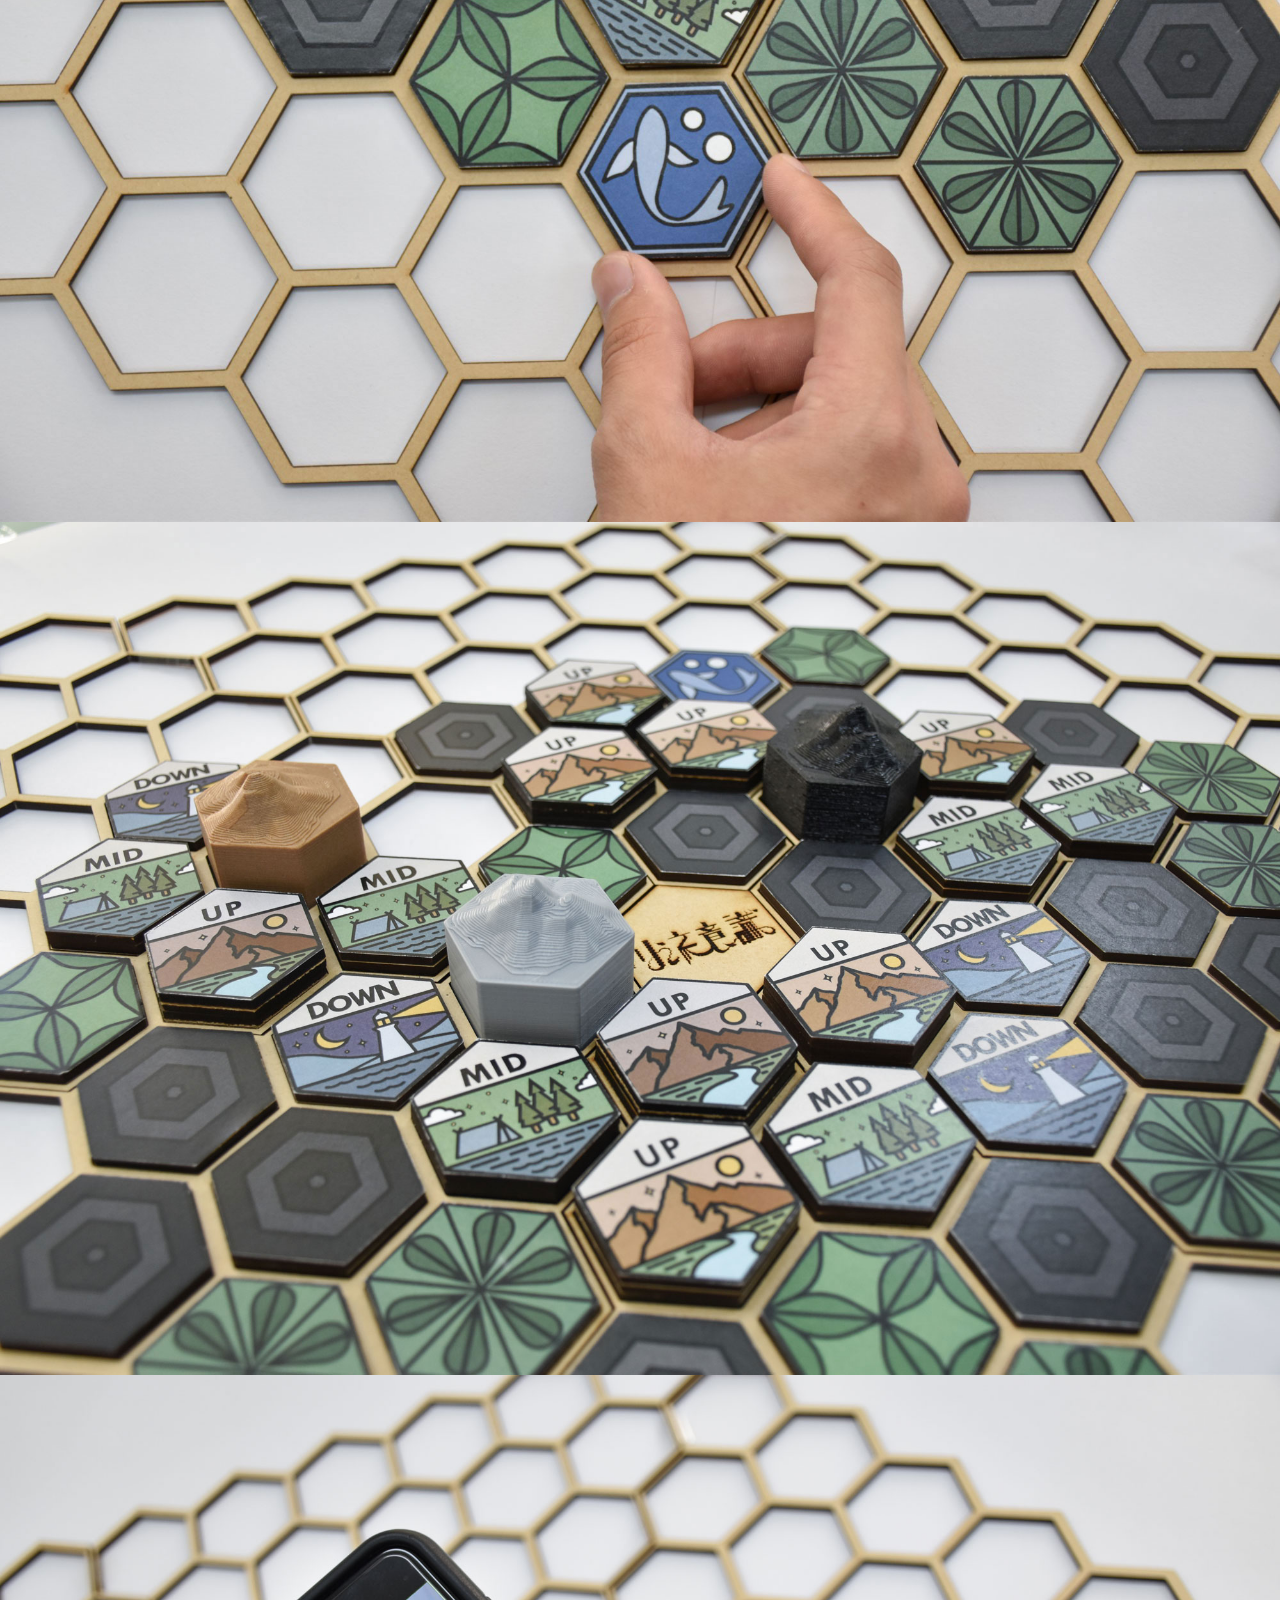
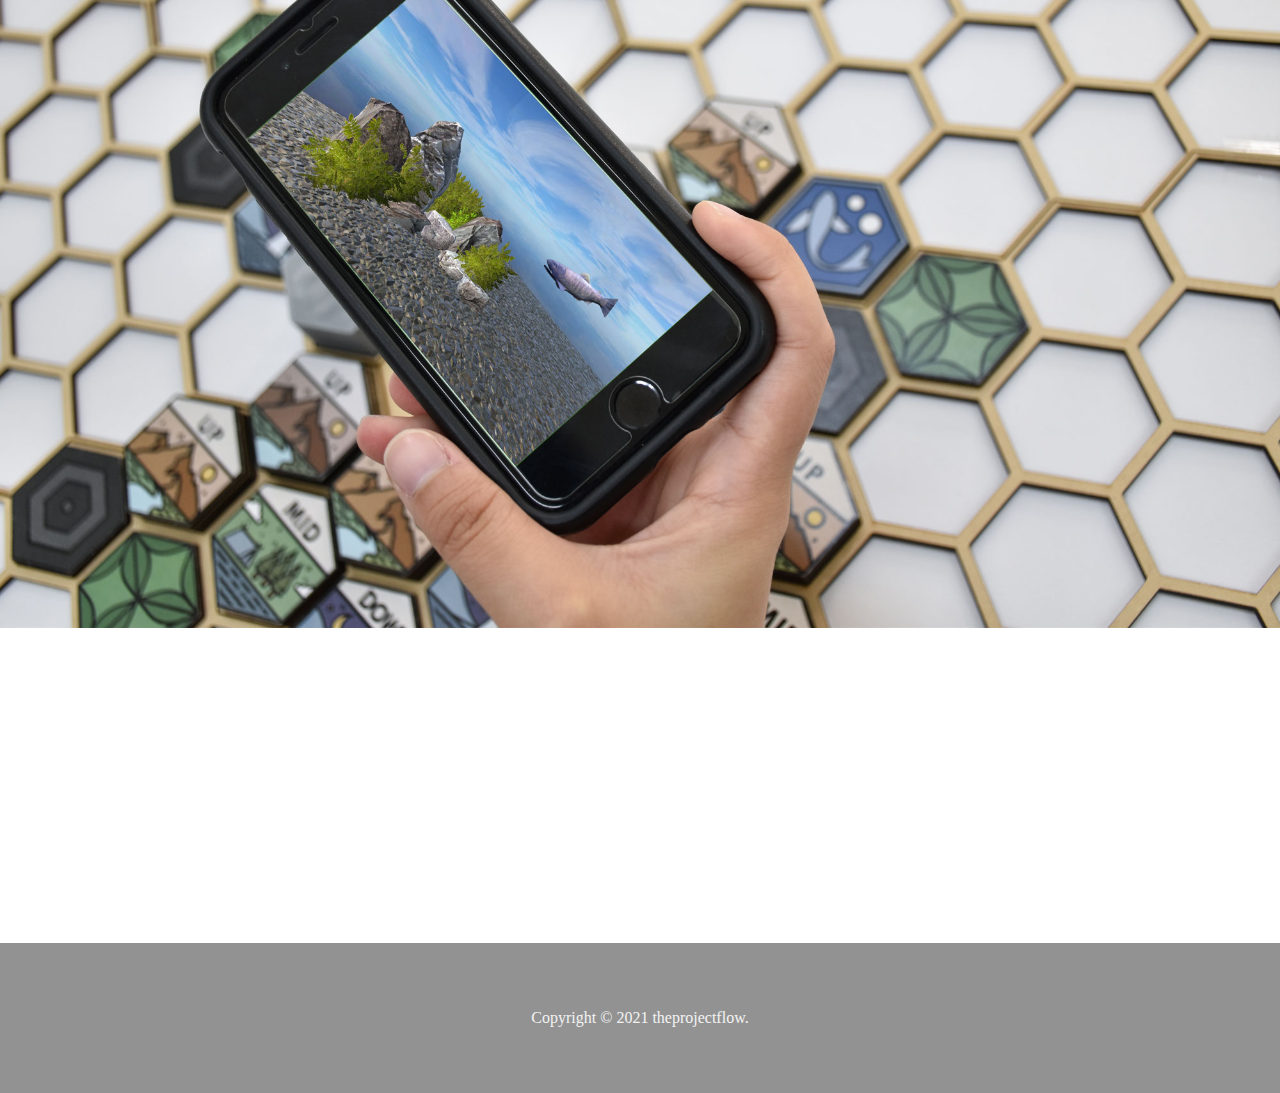
==== commit 4c8ca2bf: "介紹影片" ====
--- a/index.html
+++ b/index.html
@@ -79,6 +79,9 @@
     <section class="sixth-sec">
         <img src="image/0000.jpg">
     </section>
+    <section class="seventh-sec">
+        <iframe src="https://www.youtube.com/embed/lb0FV5Ir1TY" title="YouTube video player" frameborder="0" allow="accelerometer; autoplay; clipboard-write; encrypted-media; gyroscope; picture-in-picture" allowfullscreen></iframe>
+    </section>
     <div class="bottom">
         <span>Copyright &copy 2021 theprojectflow.</span>
     </div>
--- a/css/main.css
+++ b/css/main.css
@@ -289,6 +289,44 @@
 
 .third-sec {
   background-color: #ded8d4;
+}
+
+.seventh-sec {
+  display: -webkit-box;
+  display: -ms-flexbox;
+  display: flex;
+  -webkit-box-pack: center;
+      -ms-flex-pack: center;
+          justify-content: center;
+  -webkit-box-align: center;
+      -ms-flex-align: center;
+          align-items: center;
+}
+
+iframe {
+  width: 1920px;
+  height: 1080px;
+}
+
+@media screen and (max-width: 1921px) {
+  iframe {
+    width: 1280px;
+    height: 720px;
+  }
+}
+
+@media screen and (max-width: 1281px) {
+  iframe {
+    width: 560px;
+    height: 315px;
+  }
+}
+
+@media screen and (max-width: 561px) {
+  iframe {
+    width: 320px;
+    height: 180px;
+  }
 }
 
 button {
@@ -305,6 +343,8 @@
   font-size: 25px;
   font-weight: 700;
   border-radius: 10px;
+  padding: 0;
+  text-align: center;
 }
 
 .header-bar ul li:first-child {
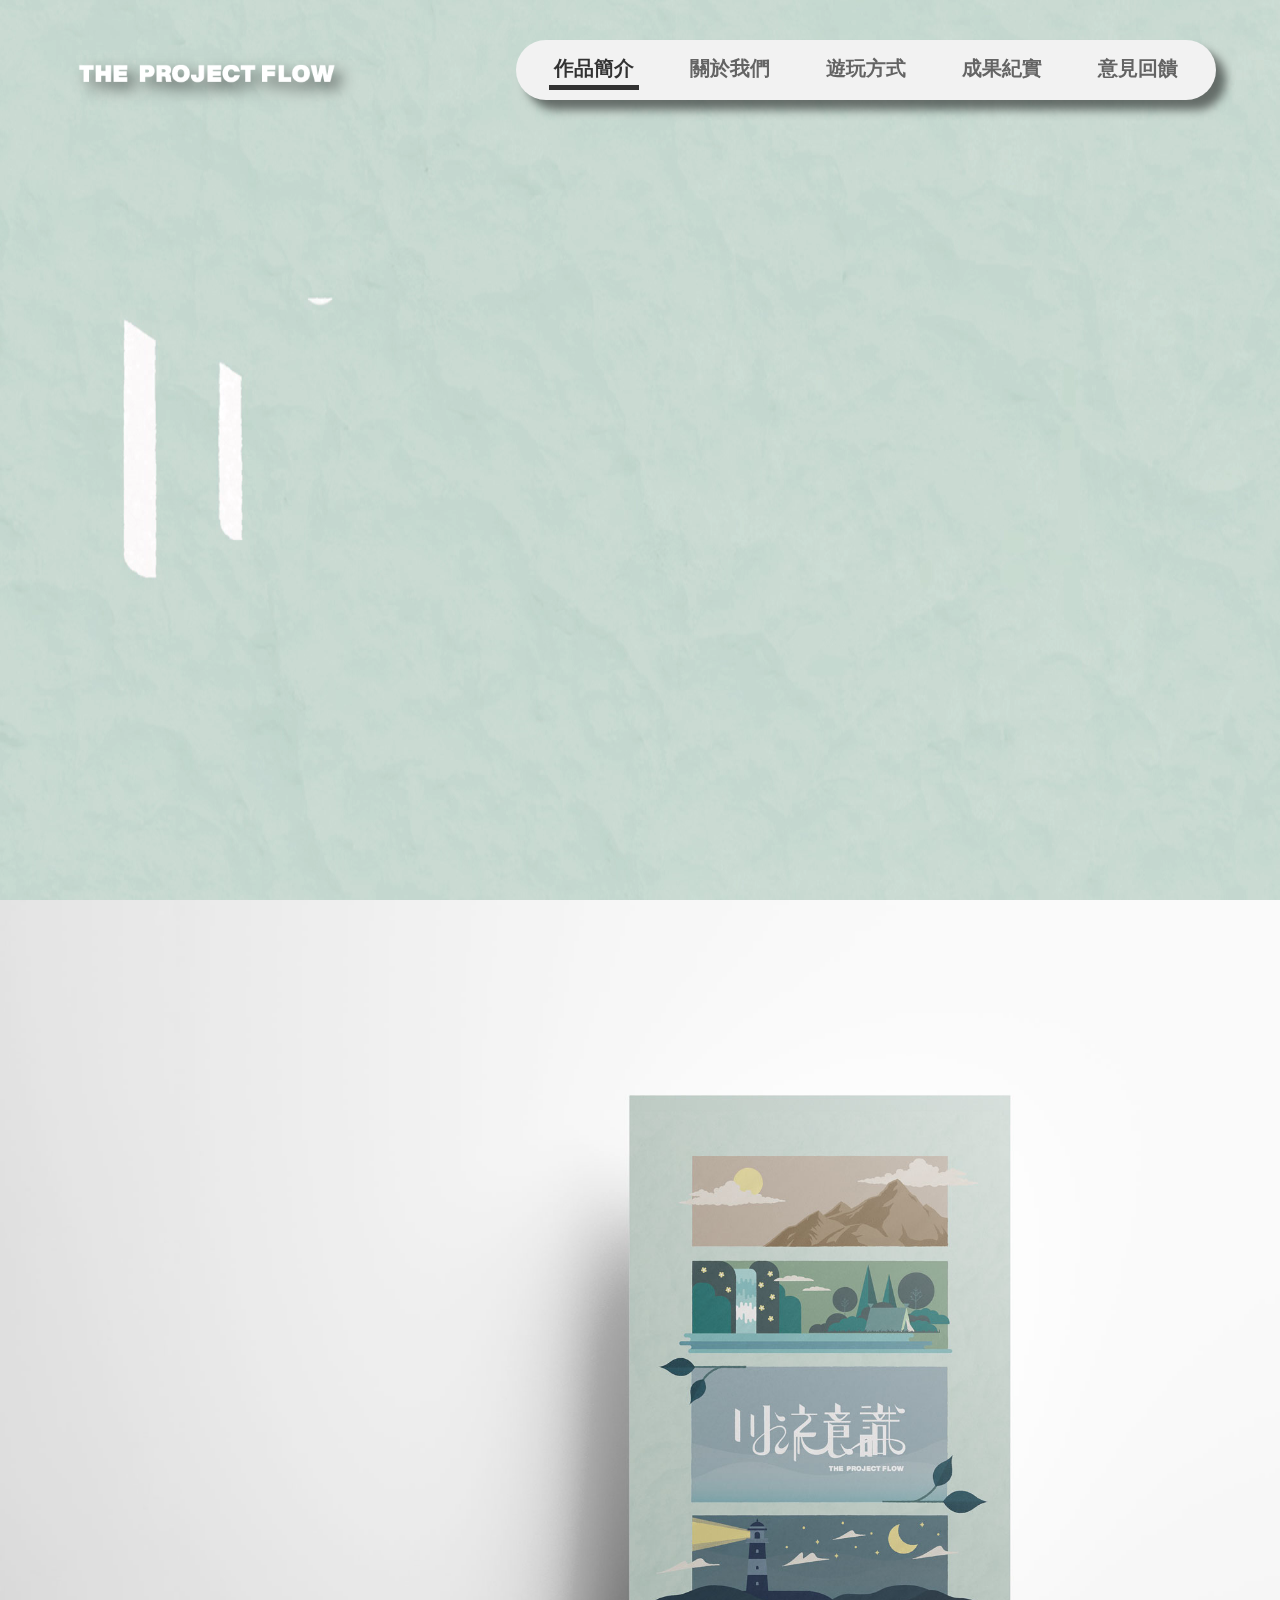
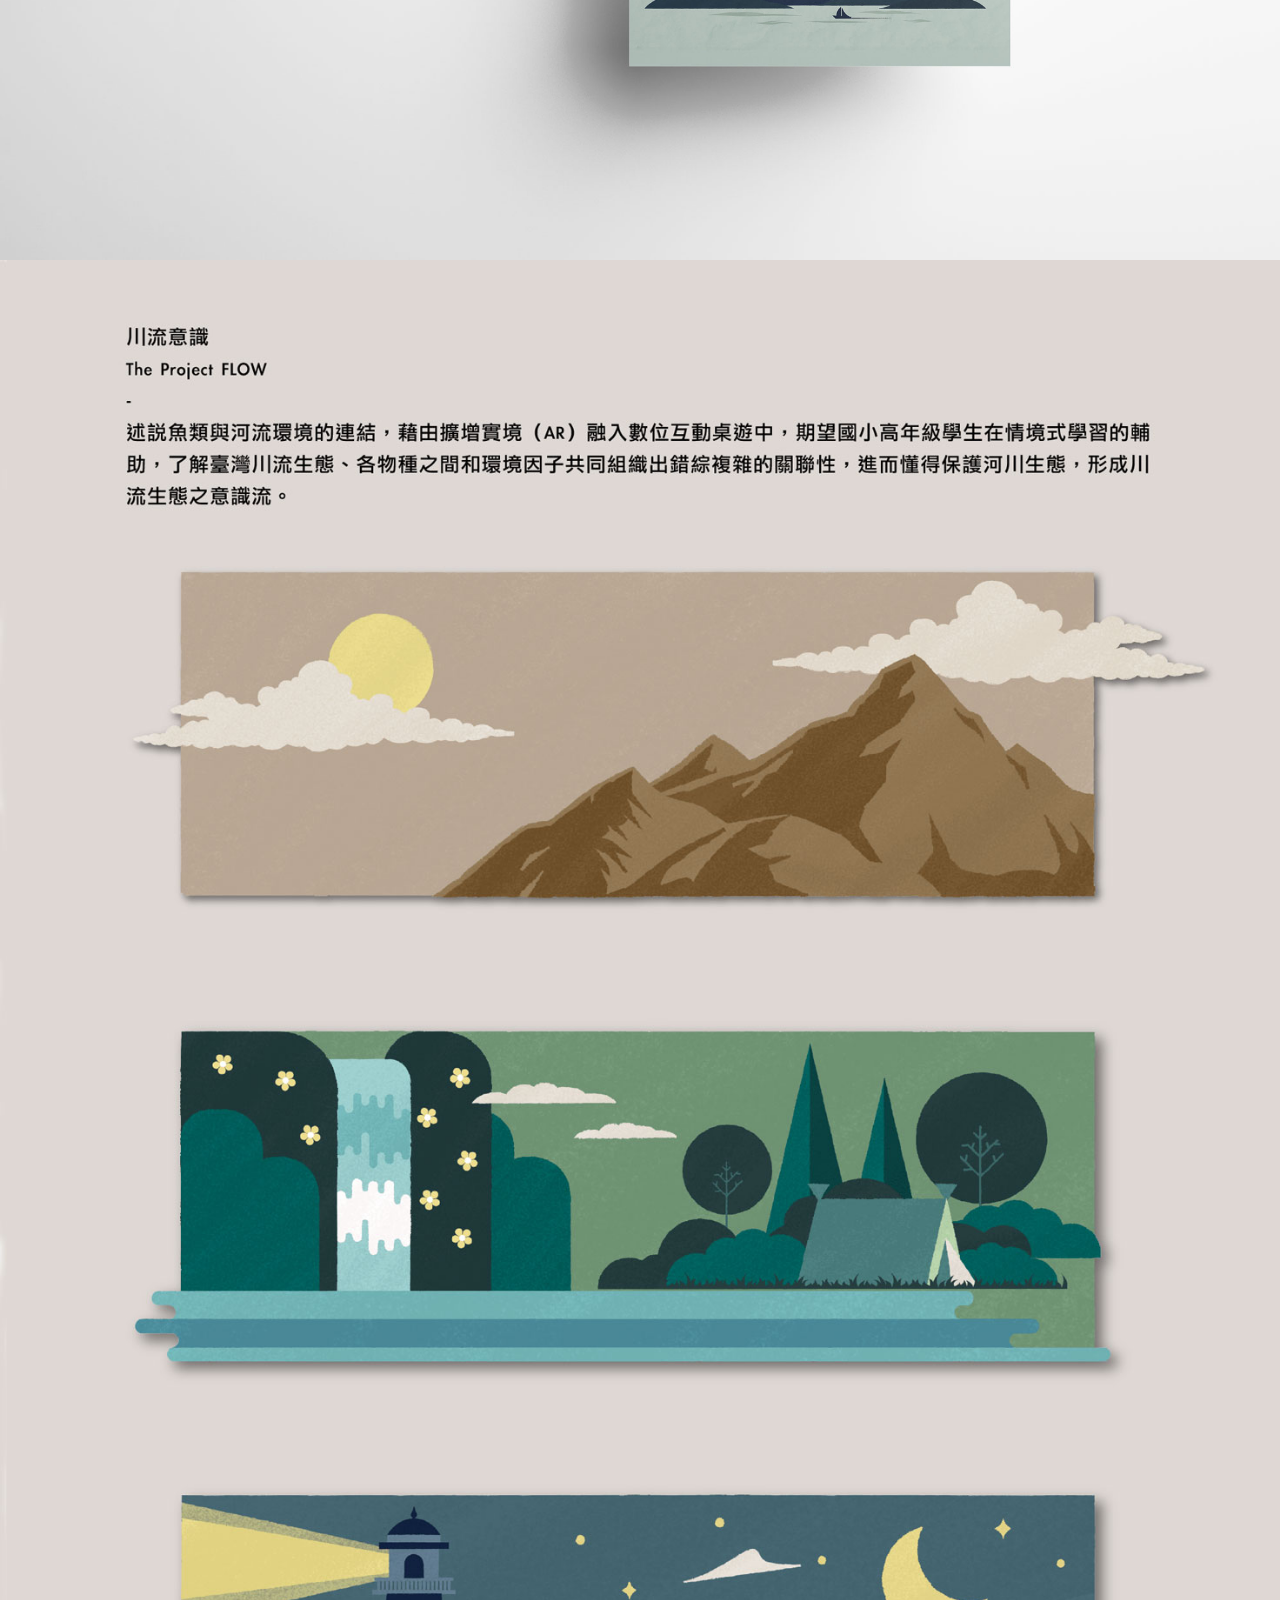
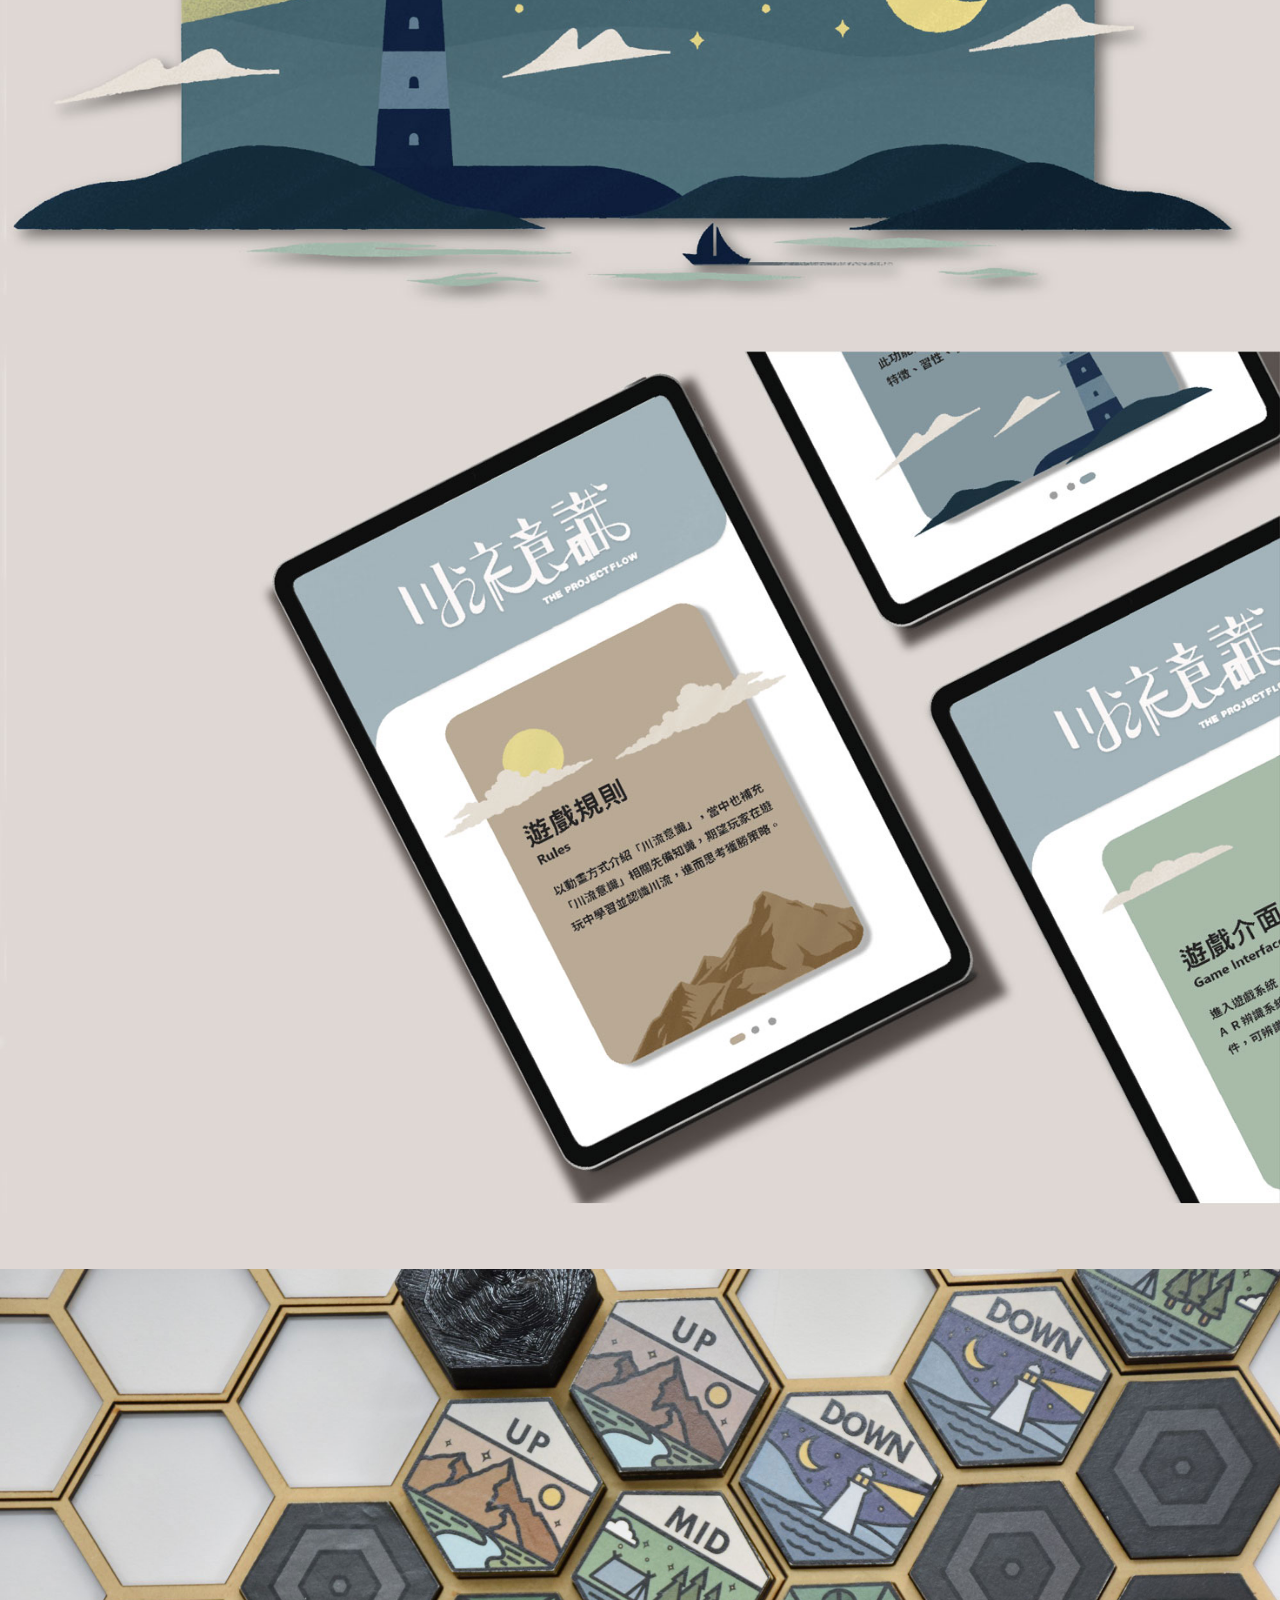
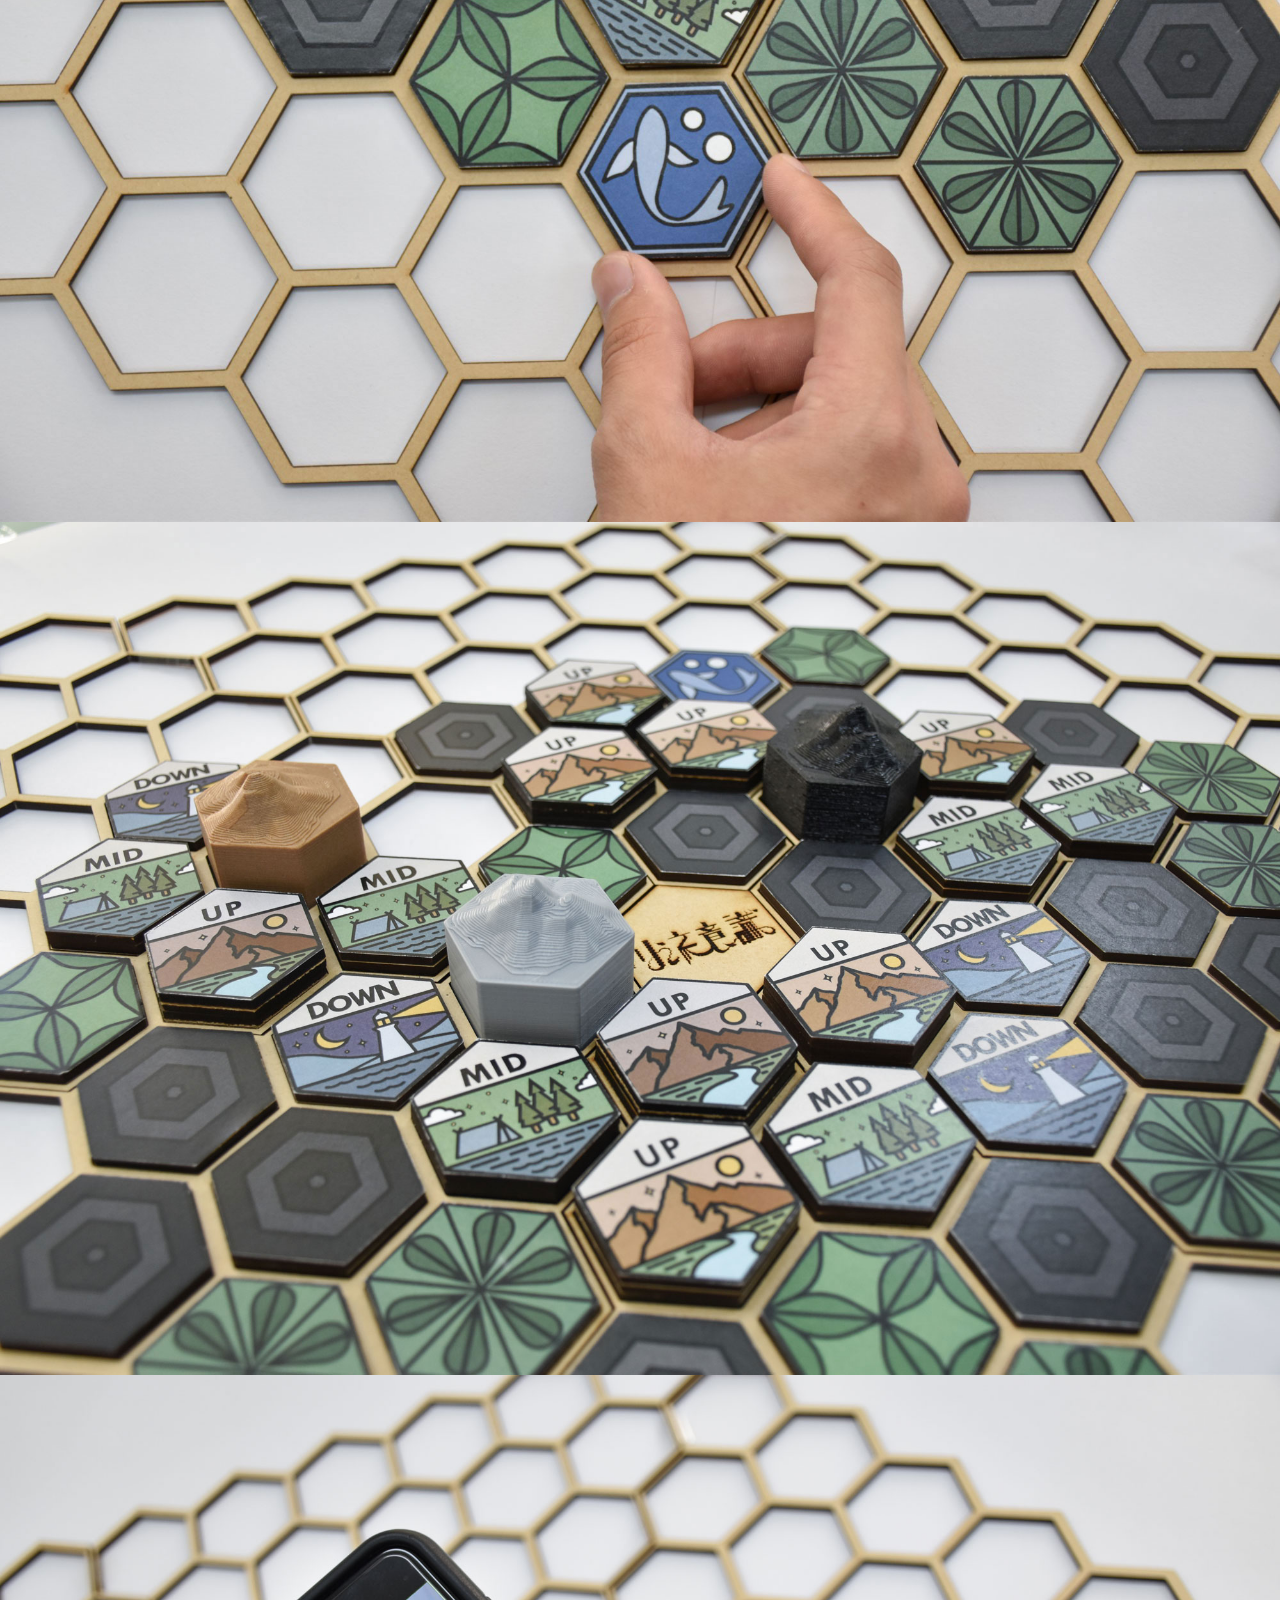
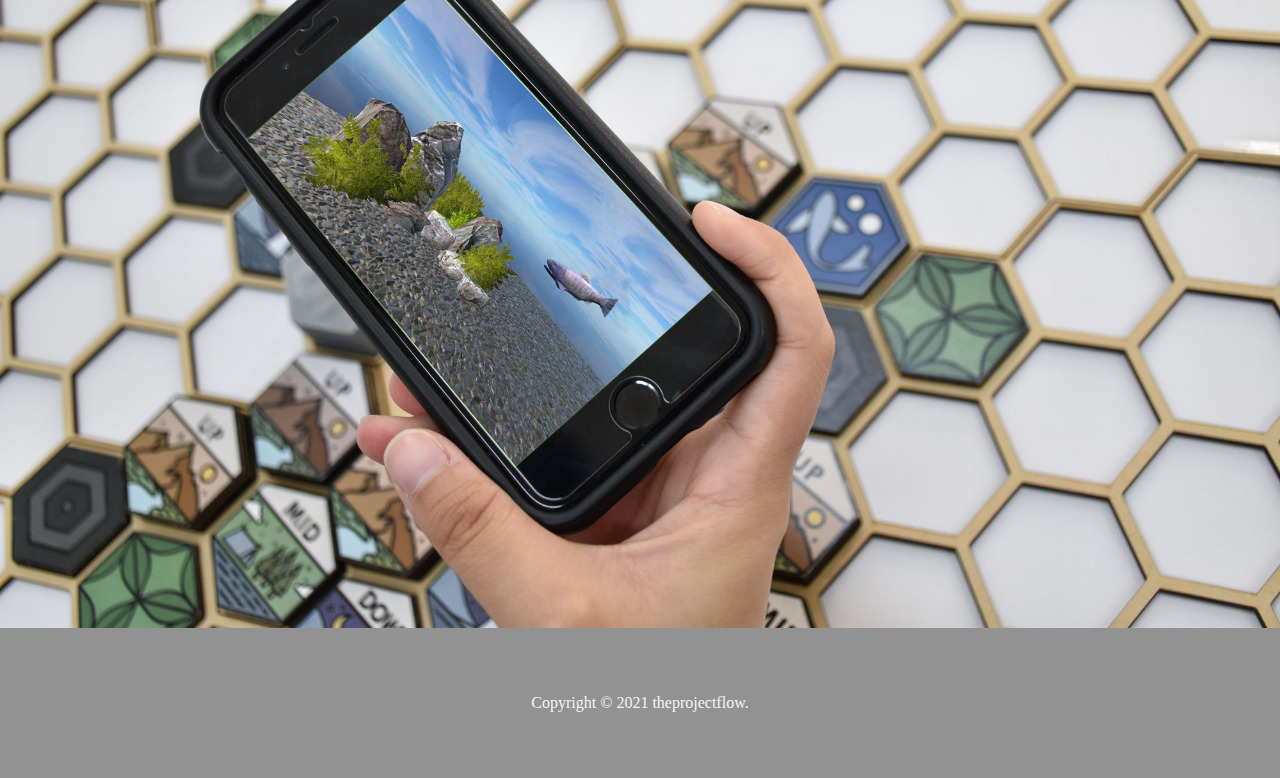
==== commit 3cc063bd: "bug" ====
--- a/index.html
+++ b/index.html
@@ -79,9 +79,7 @@
     <section class="sixth-sec">
         <img src="image/0000.jpg">
     </section>
-    <section class="seventh-sec">
-        <iframe src="https://www.youtube.com/embed/lb0FV5Ir1TY" title="YouTube video player" frameborder="0" allow="accelerometer; autoplay; clipboard-write; encrypted-media; gyroscope; picture-in-picture" allowfullscreen></iframe>
-    </section>
+
     <div class="bottom">
         <span>Copyright &copy 2021 theprojectflow.</span>
     </div>
--- a/css/main.css
+++ b/css/main.css
@@ -289,44 +289,6 @@
 
 .third-sec {
   background-color: #ded8d4;
-}
-
-.seventh-sec {
-  display: -webkit-box;
-  display: -ms-flexbox;
-  display: flex;
-  -webkit-box-pack: center;
-      -ms-flex-pack: center;
-          justify-content: center;
-  -webkit-box-align: center;
-      -ms-flex-align: center;
-          align-items: center;
-}
-
-iframe {
-  width: 1920px;
-  height: 1080px;
-}
-
-@media screen and (max-width: 1921px) {
-  iframe {
-    width: 1280px;
-    height: 720px;
-  }
-}
-
-@media screen and (max-width: 1281px) {
-  iframe {
-    width: 560px;
-    height: 315px;
-  }
-}
-
-@media screen and (max-width: 561px) {
-  iframe {
-    width: 320px;
-    height: 180px;
-  }
 }
 
 button {
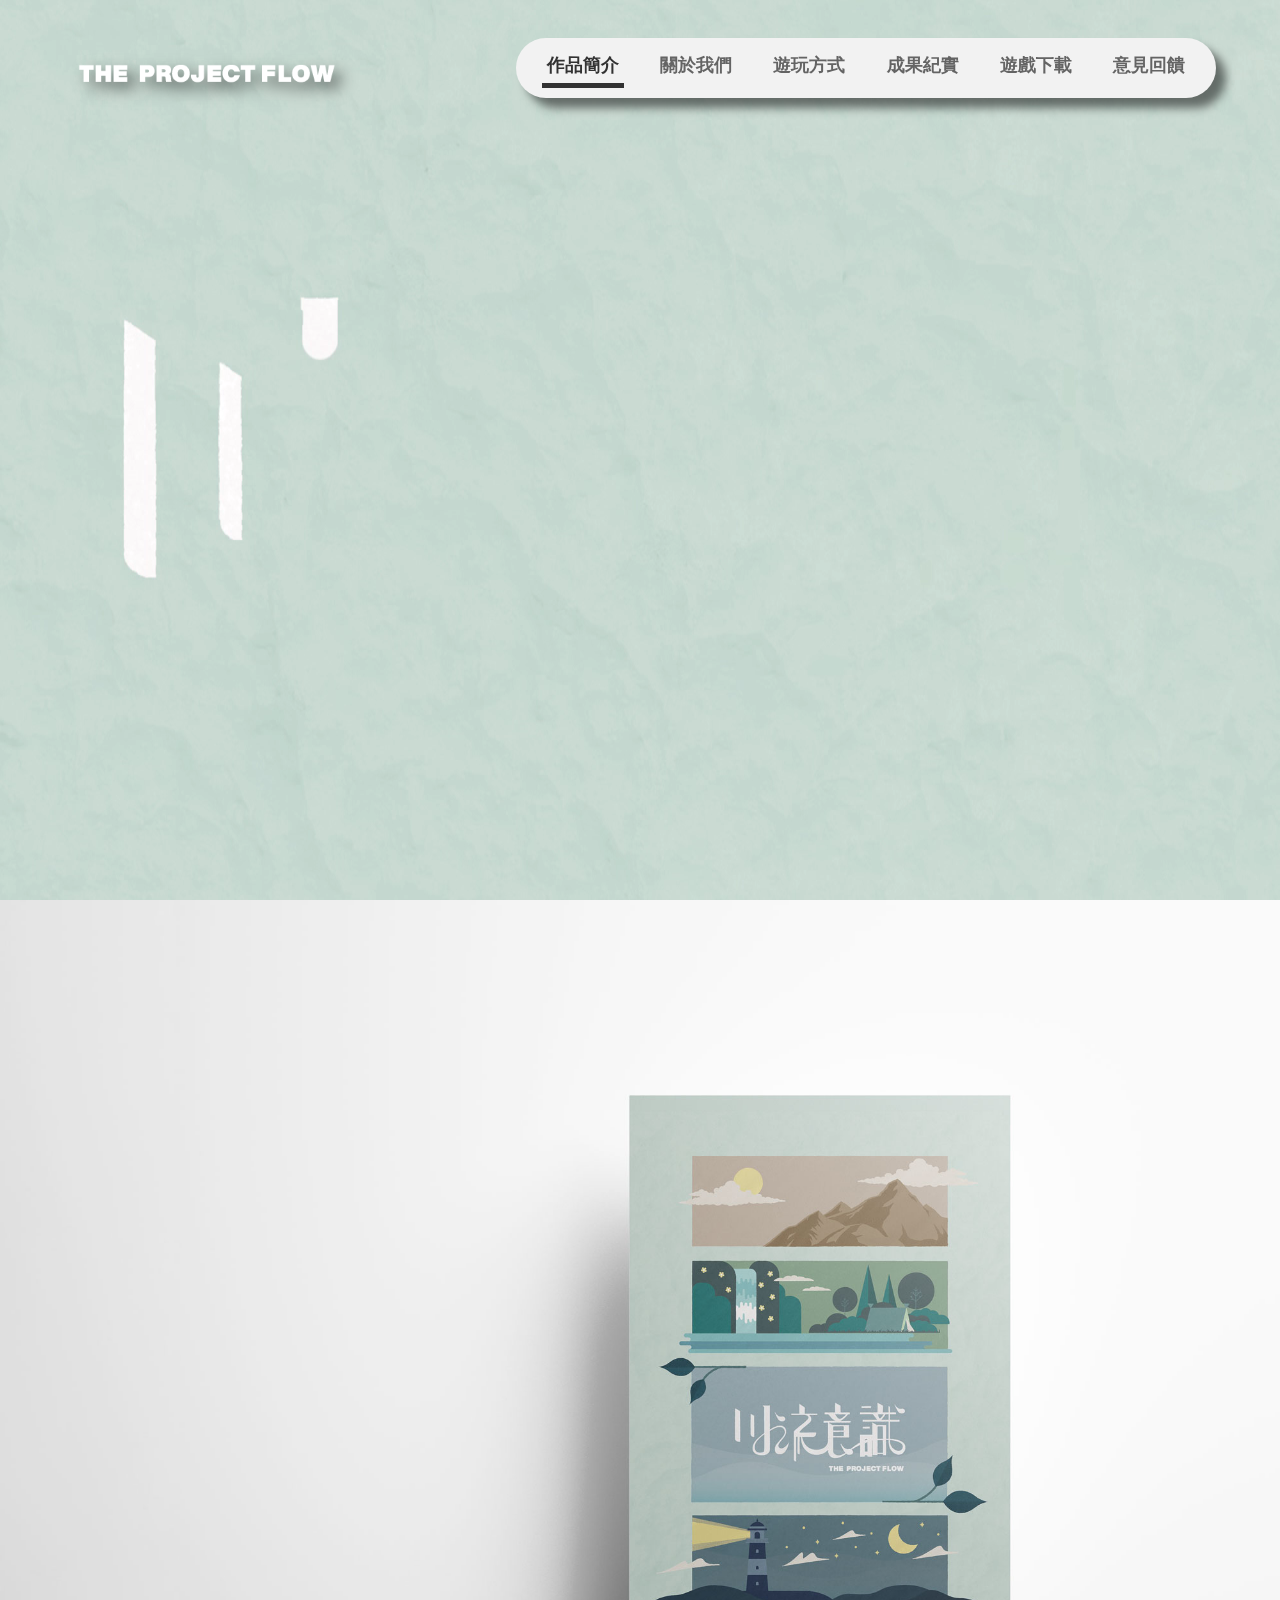
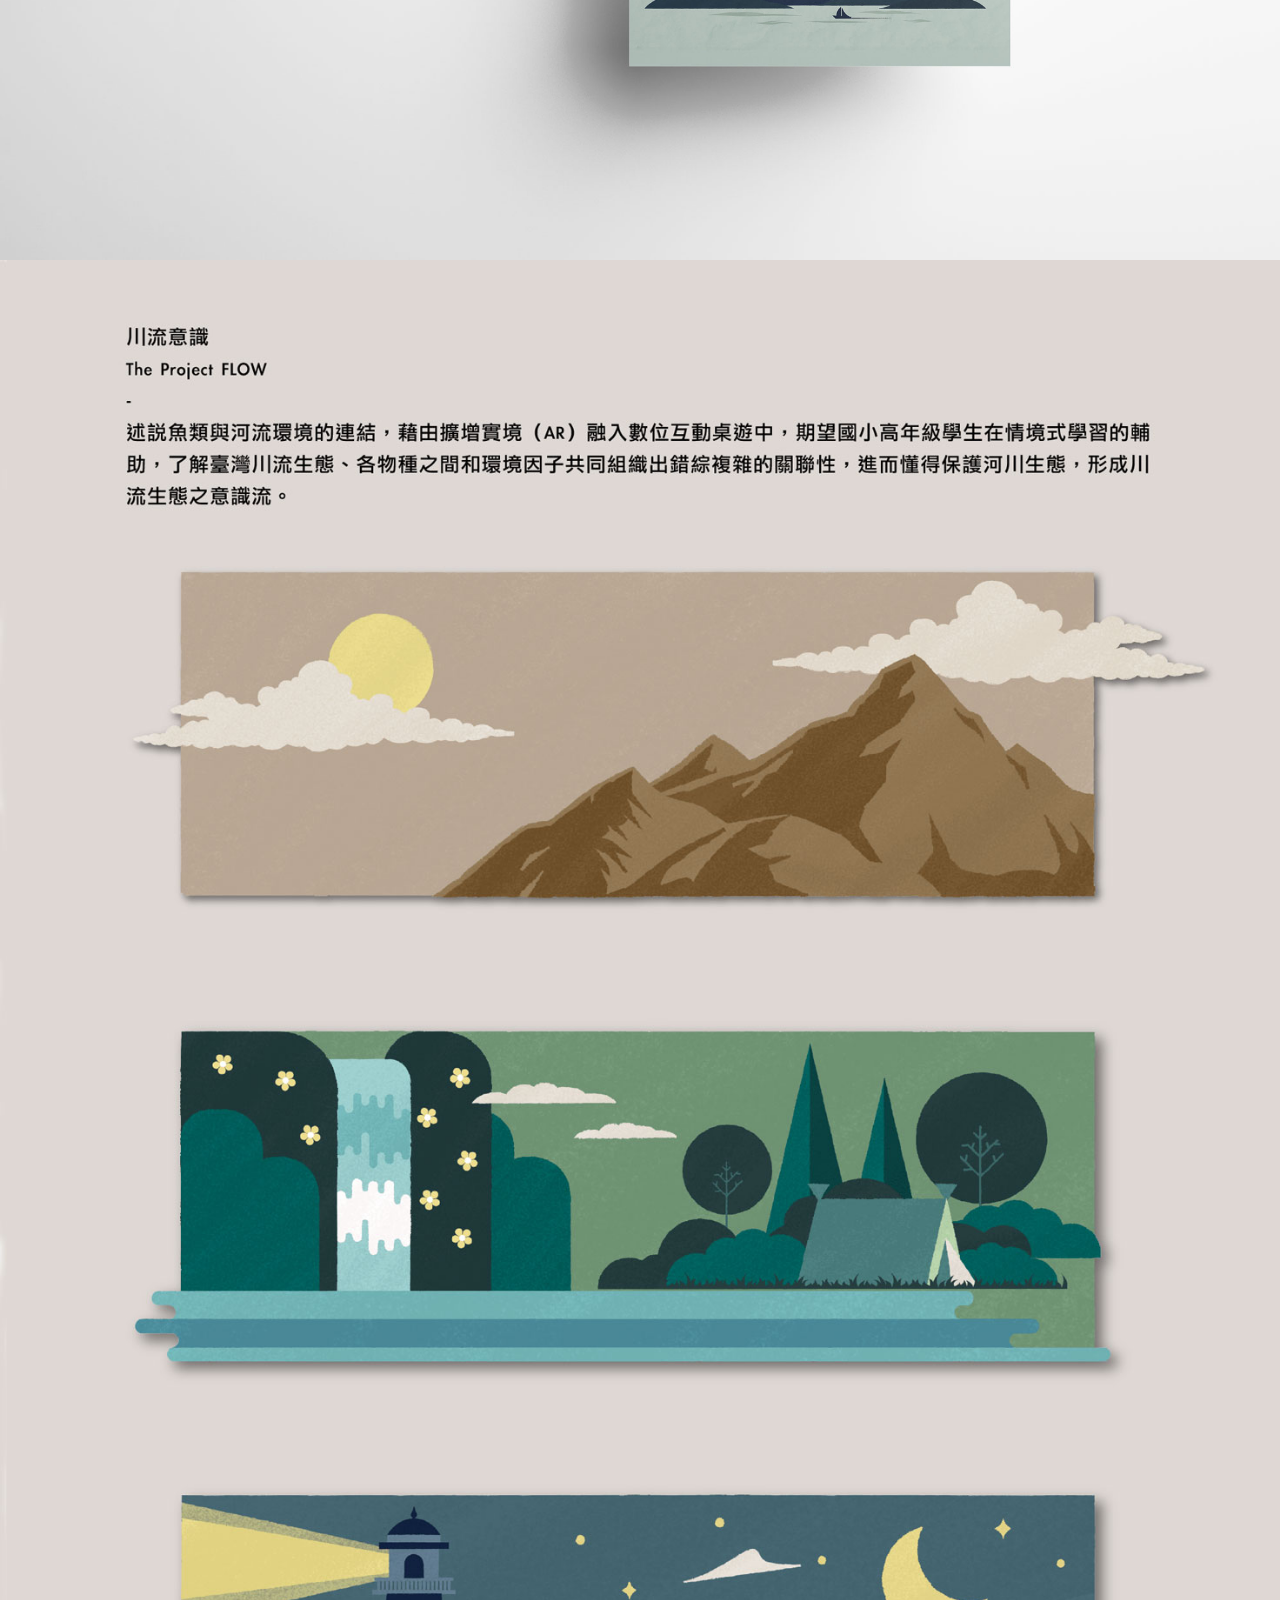
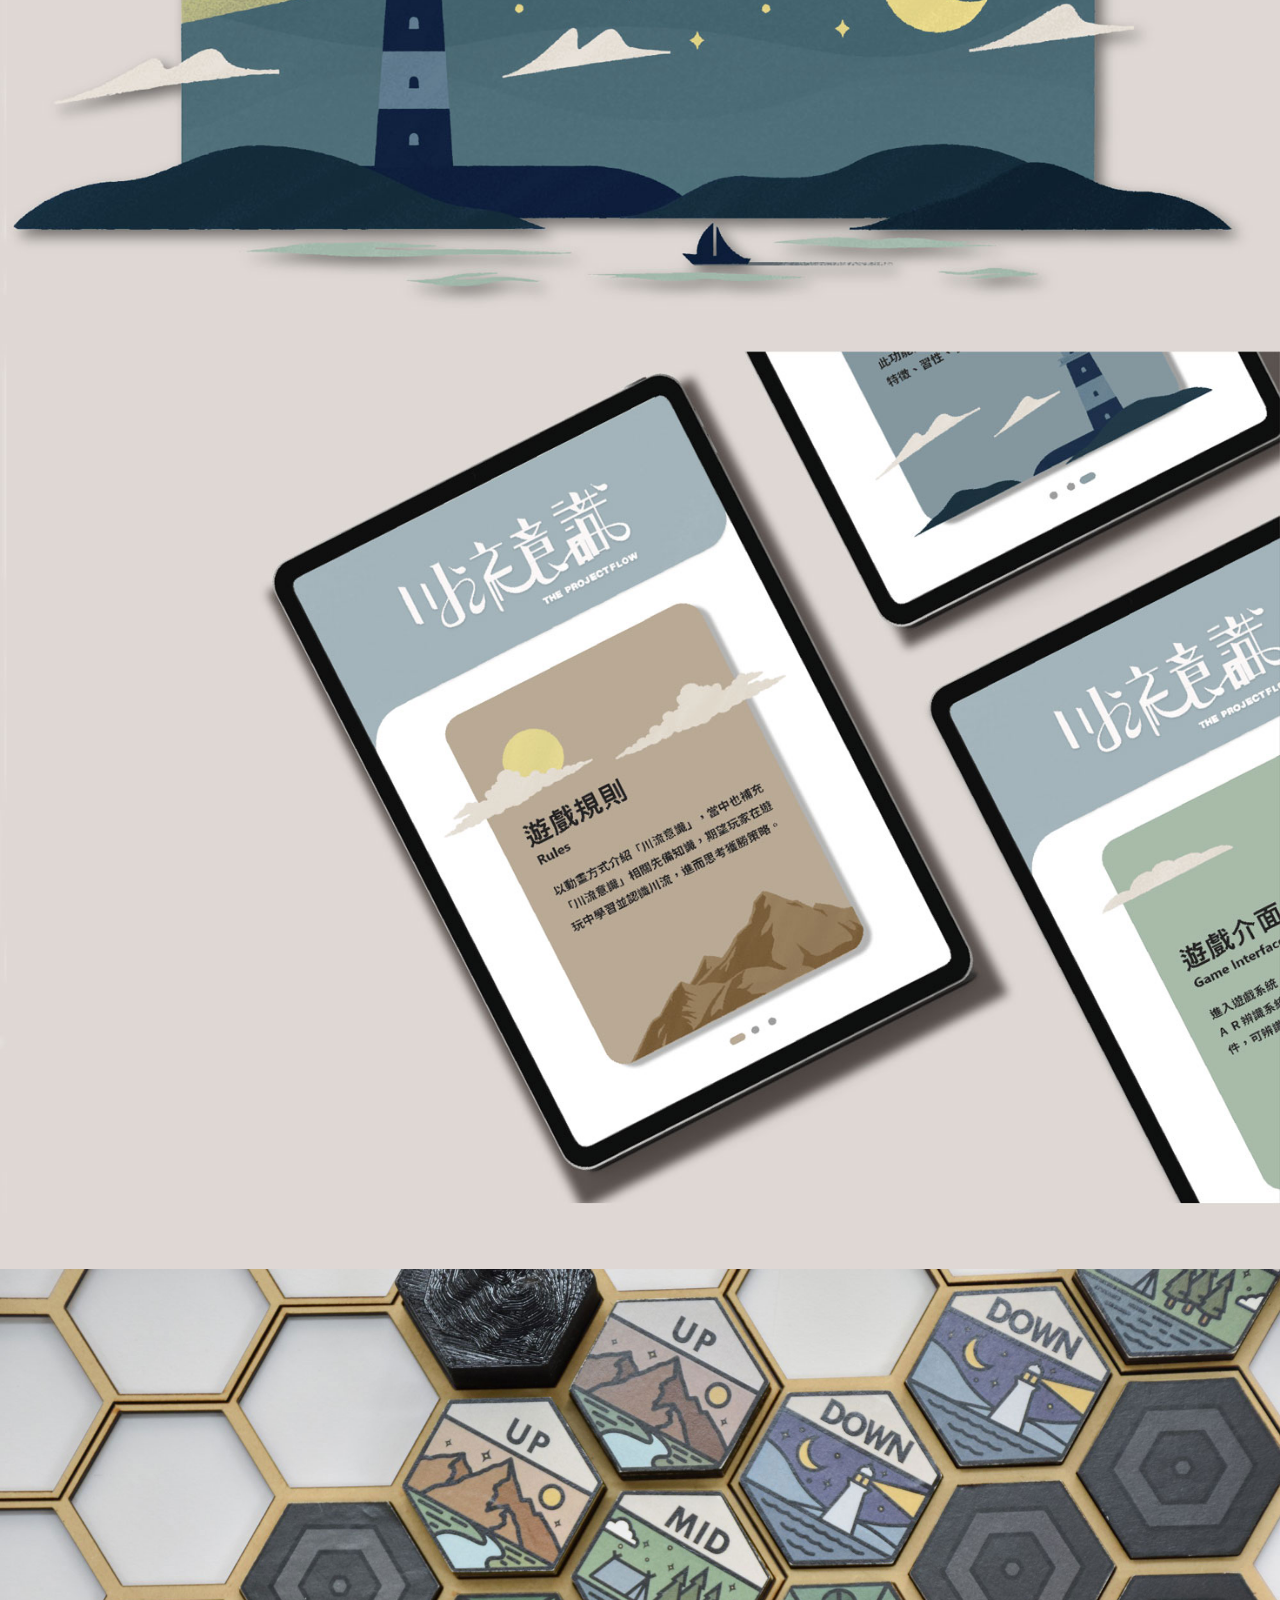
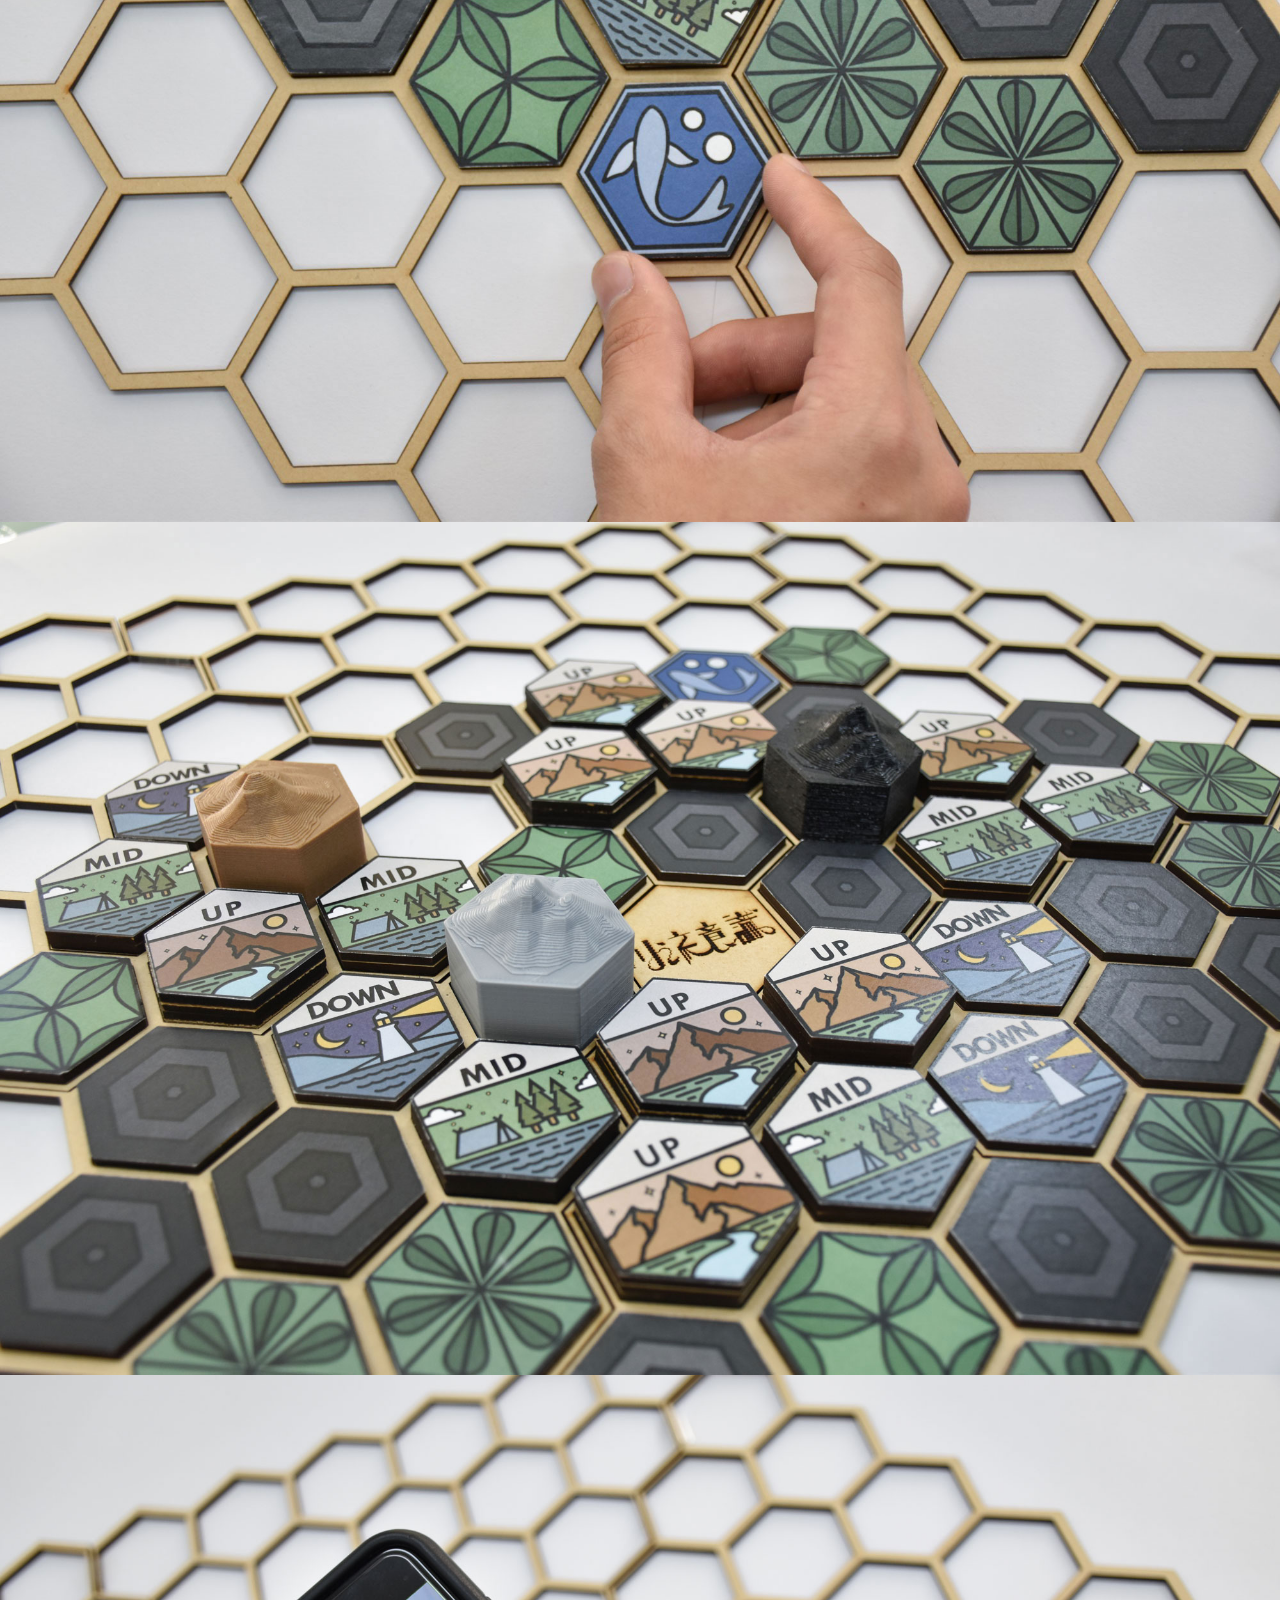
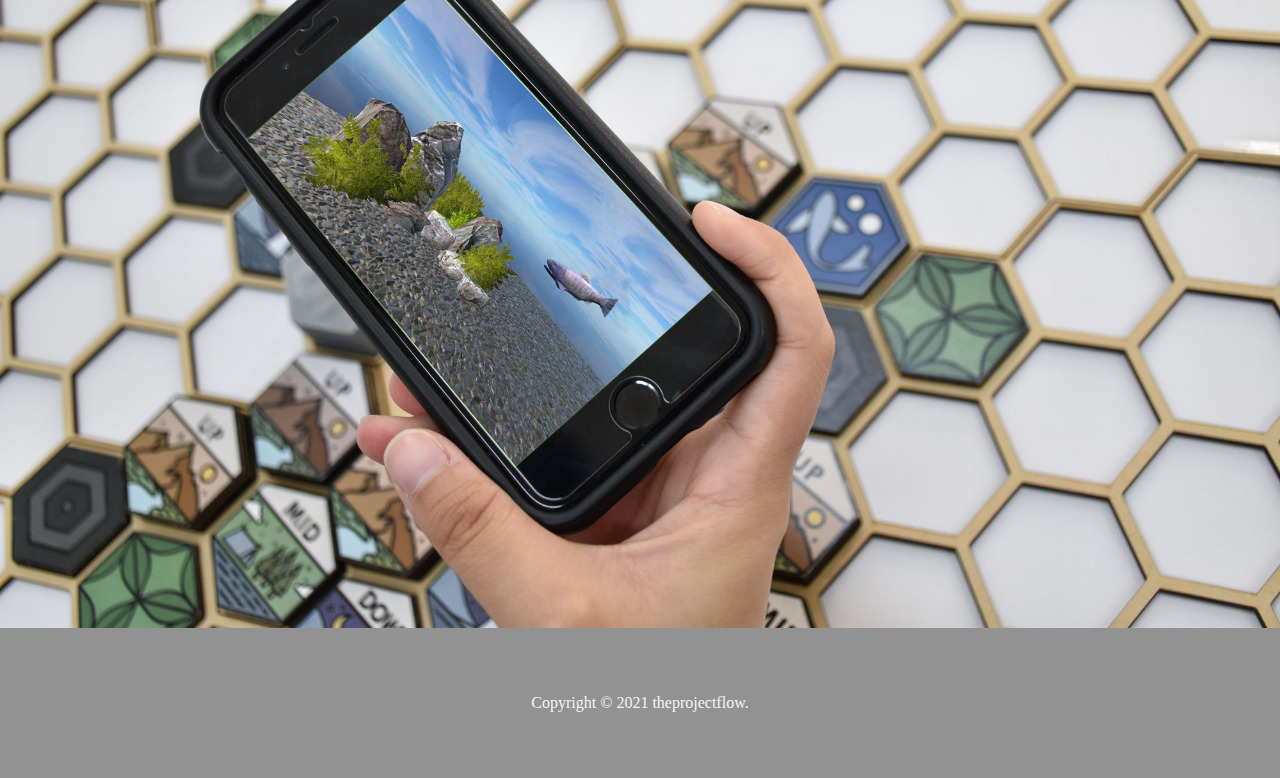
==== commit c51f8e48: "add app href" ====
--- a/index.html
+++ b/index.html
@@ -39,6 +39,7 @@
                     <li><a href="abouts.html">關於我們</a></li>
                     <li><a href="toplay.html">遊玩方式</a></li>
                     <li><a href="results.html">成果紀實</a></li>
+                    <li><a href="https://play.google.com/store/apps/details?id=com.wang.artest0802">遊戲下載</a></li>
                     <li><a href="ans.html">意見回饋</a></li>
                 </ul>
             </div>
@@ -58,6 +59,7 @@
                     <li><a href="abouts.html">關於我們</a></li>
                     <li><a href="toplay.html">遊玩方式</a></li>
                     <li><a href="results.html">成果紀實</a></li>
+                    <li><a href="https://play.google.com/store/apps/details?id=com.wang.artest0802">遊戲下載</a></li>
                     <li><a href="ans.html">意見回饋</a></li>
                 </ul>
             </div>
--- a/css/main.css
+++ b/css/main.css
@@ -33,7 +33,7 @@
       justify-content: space-around;
   background-color: #f2f2f2;
   border-radius: 40px;
-  font-size: 20px;
+  font-size: 18px;
   font-weight: 700;
   -webkit-box-shadow: 10px 10px 10px rgba(0, 0, 0, 0.5);
           box-shadow: 10px 10px 10px rgba(0, 0, 0, 0.5);
